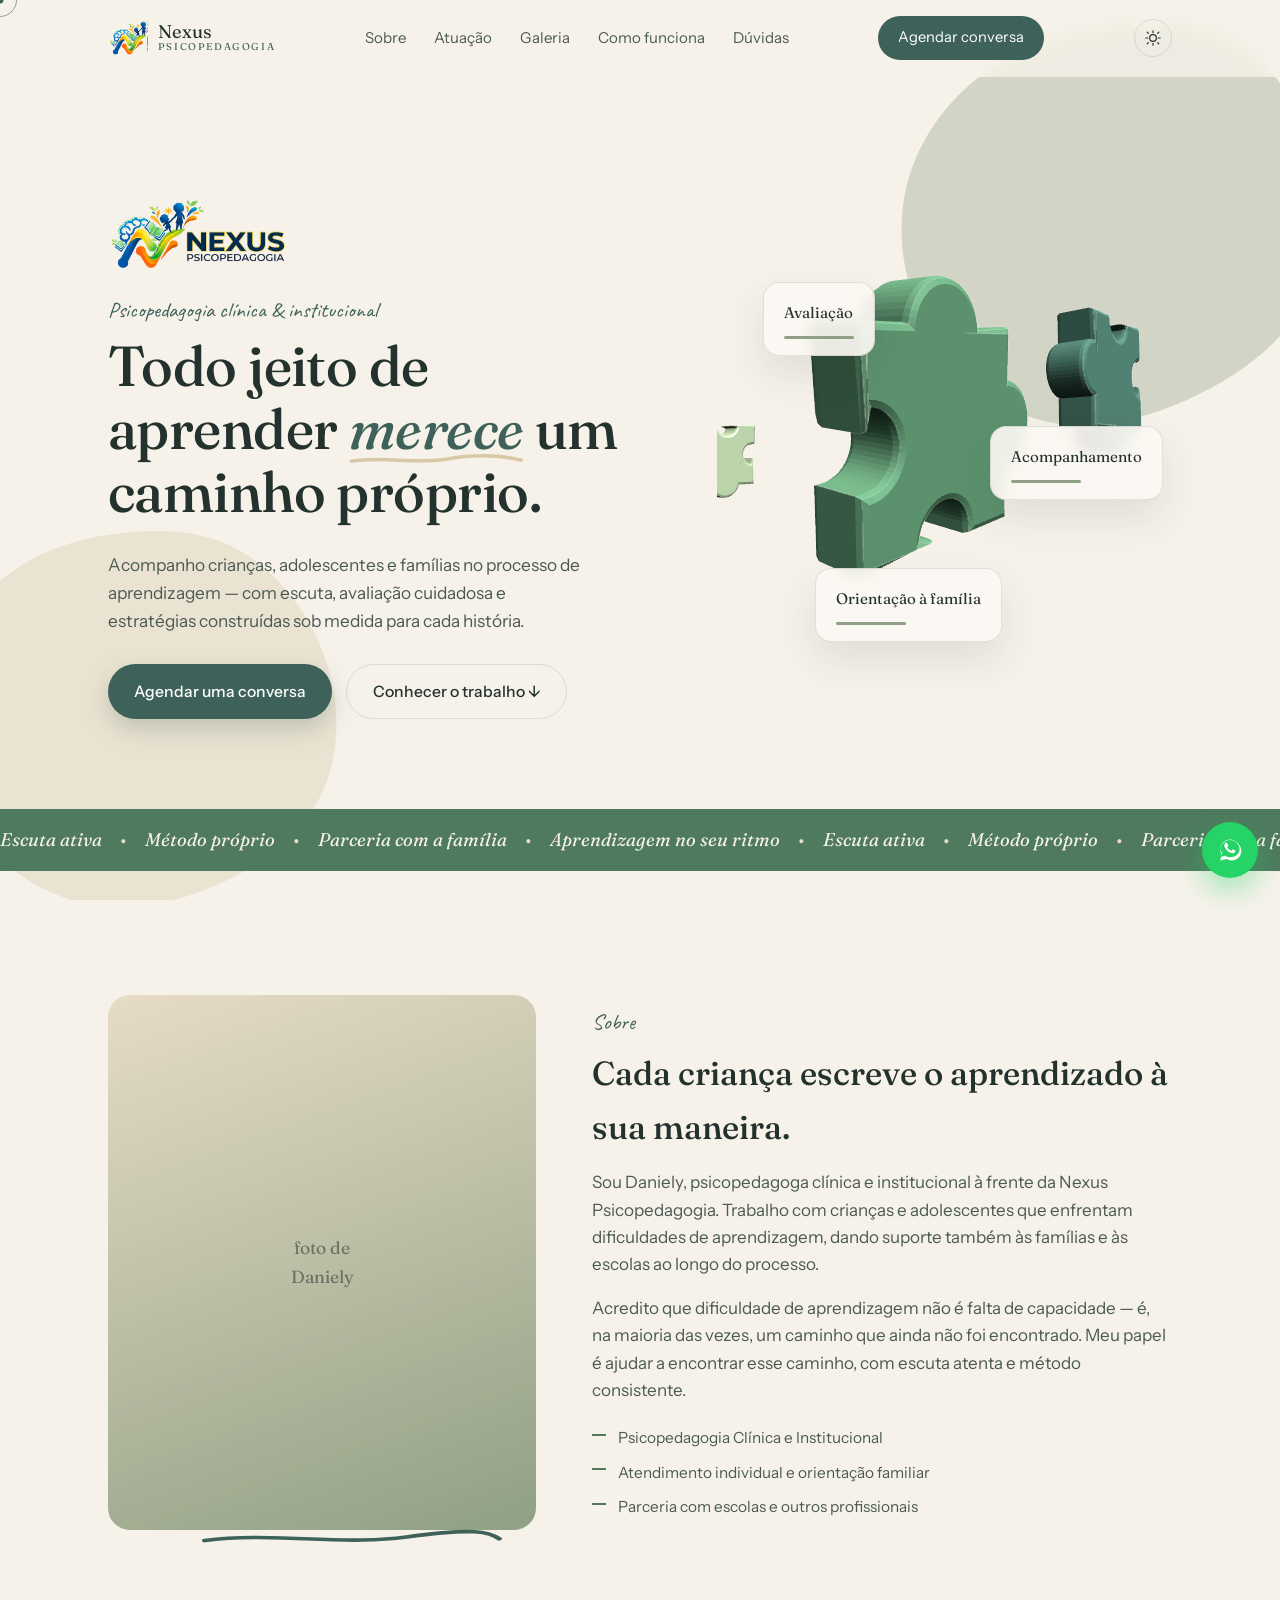
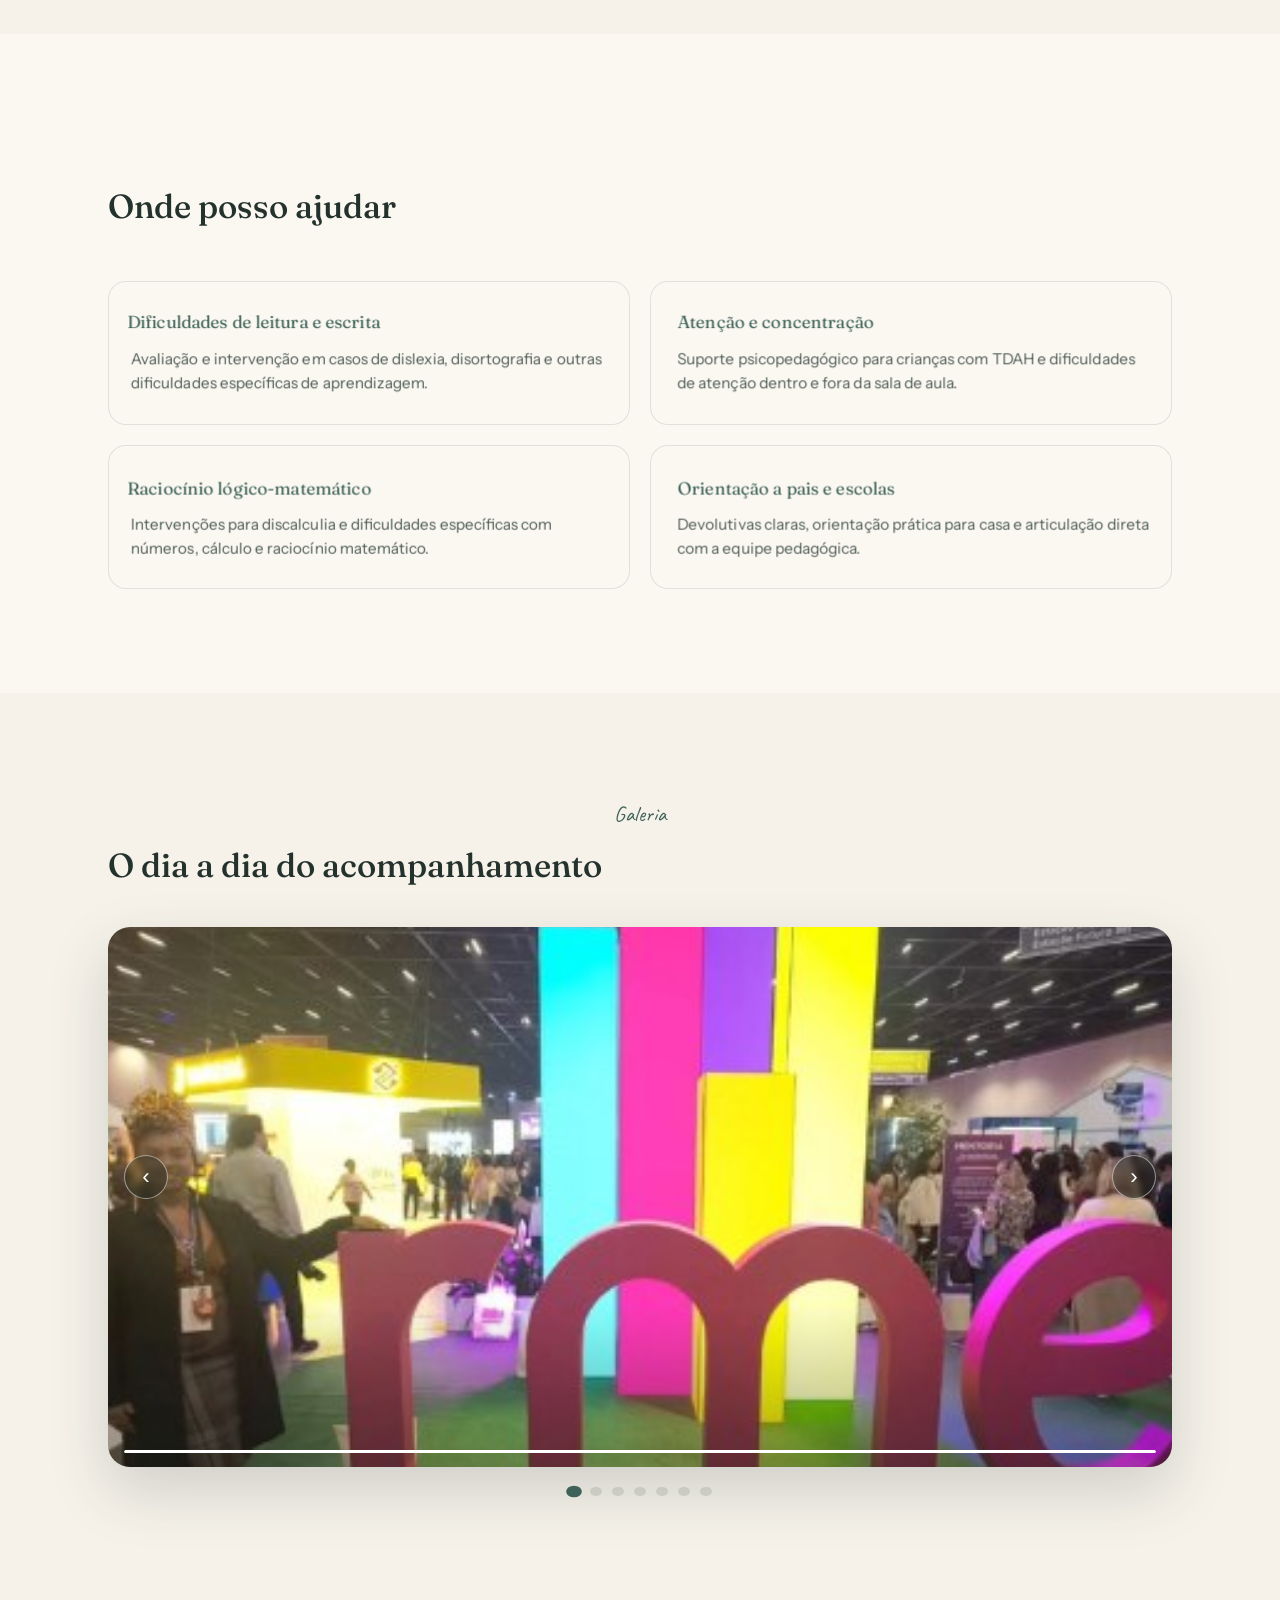
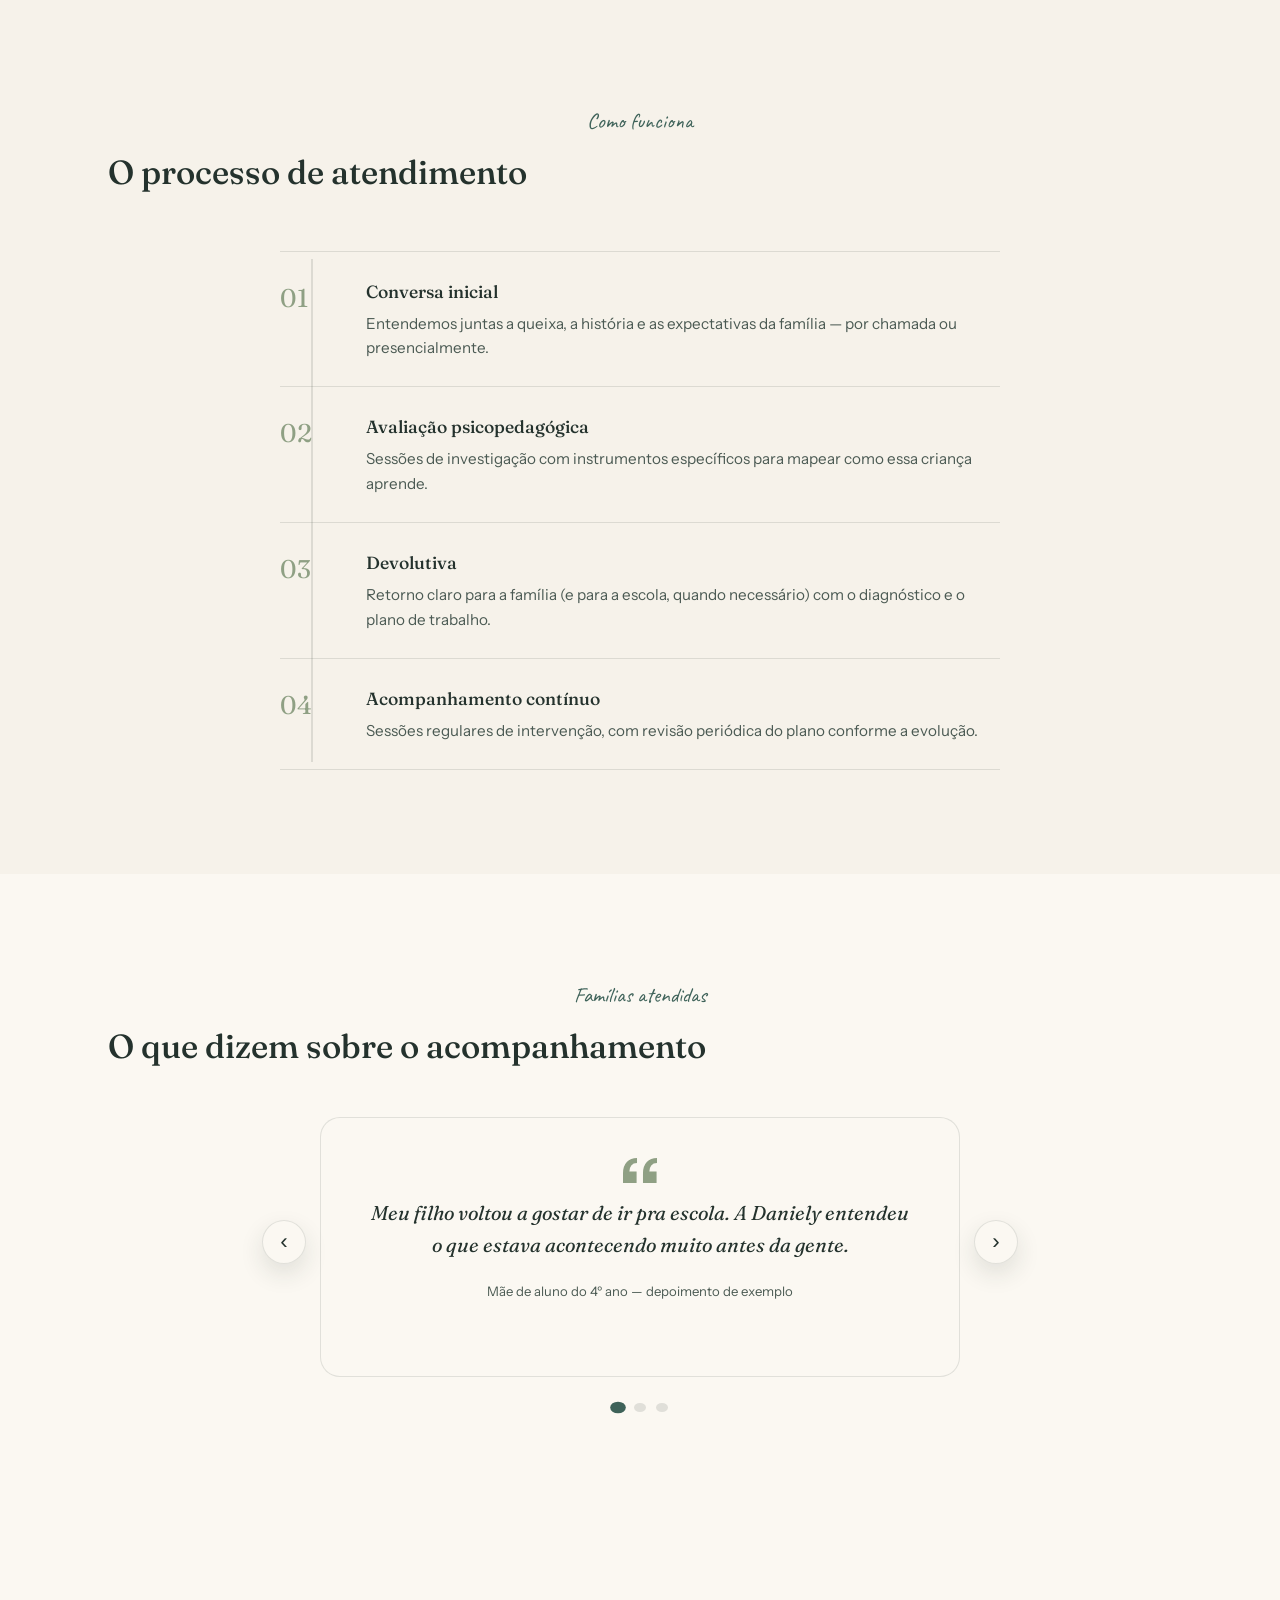
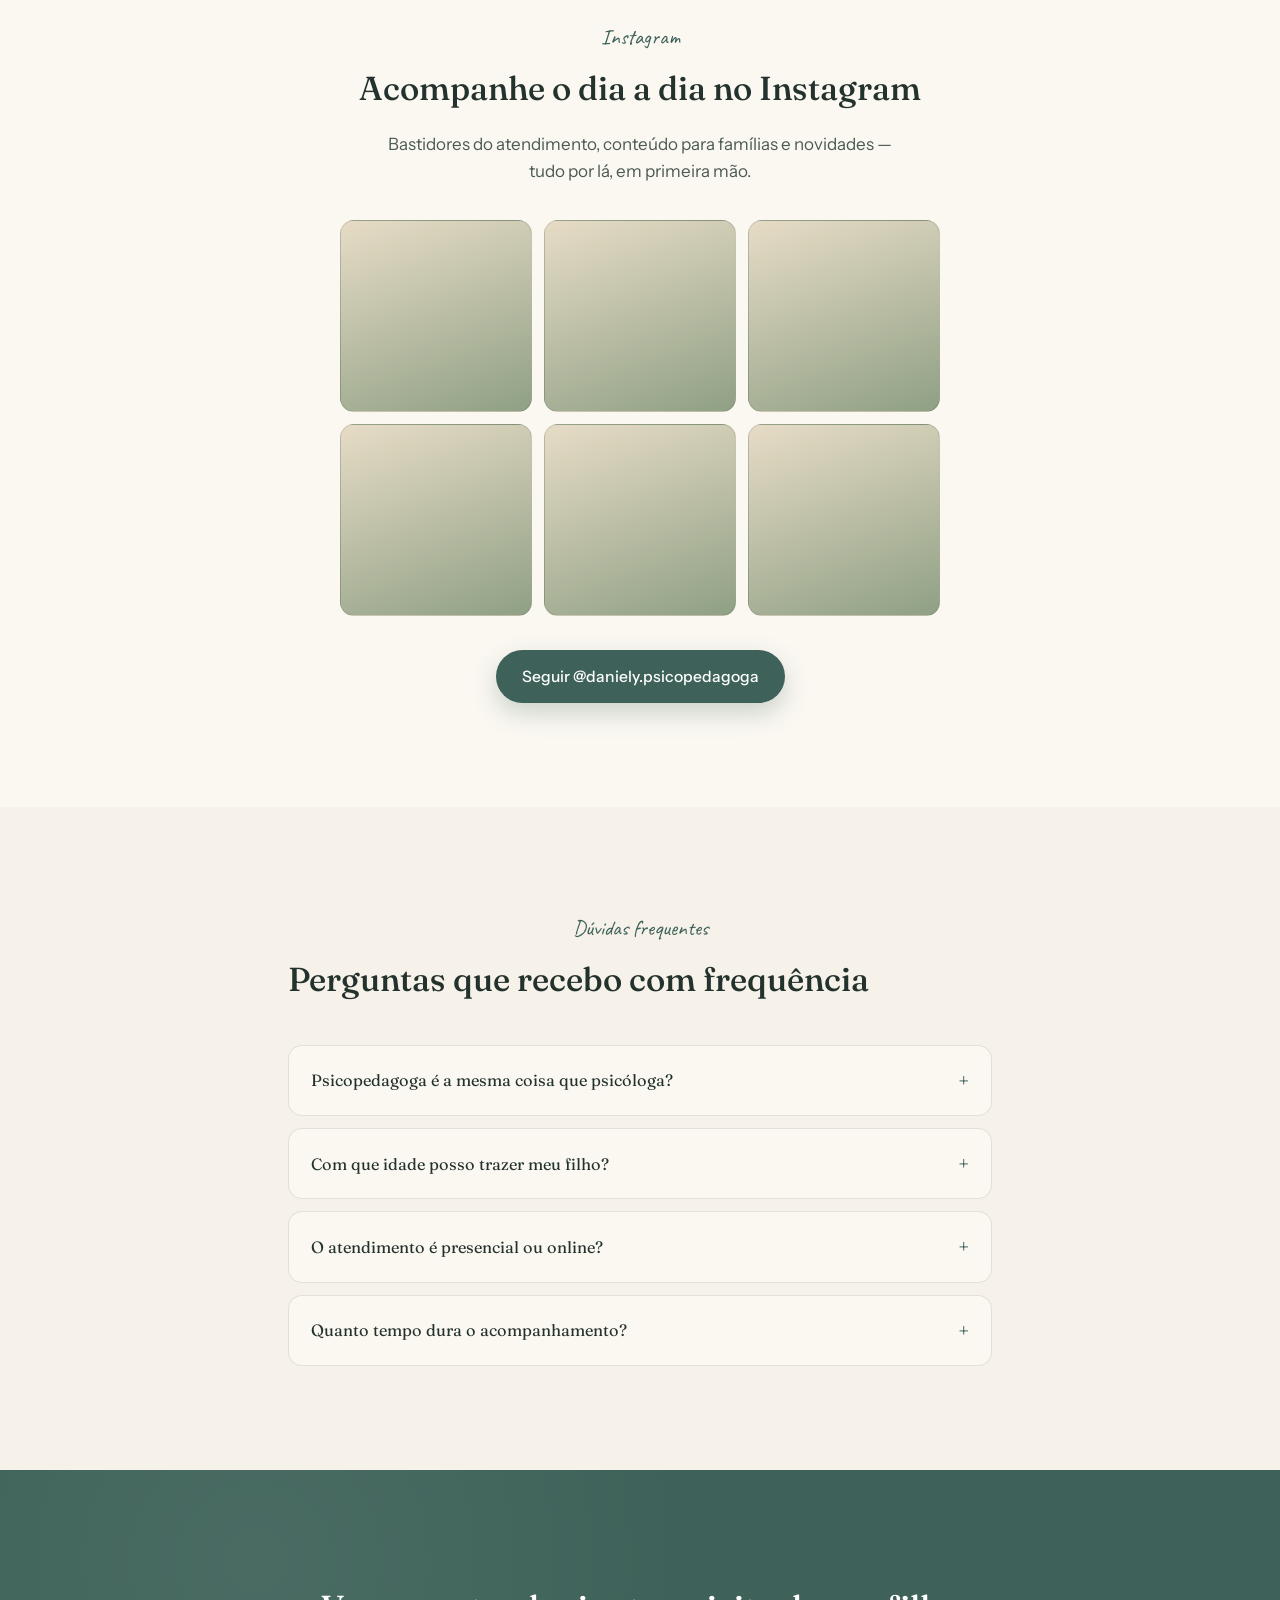
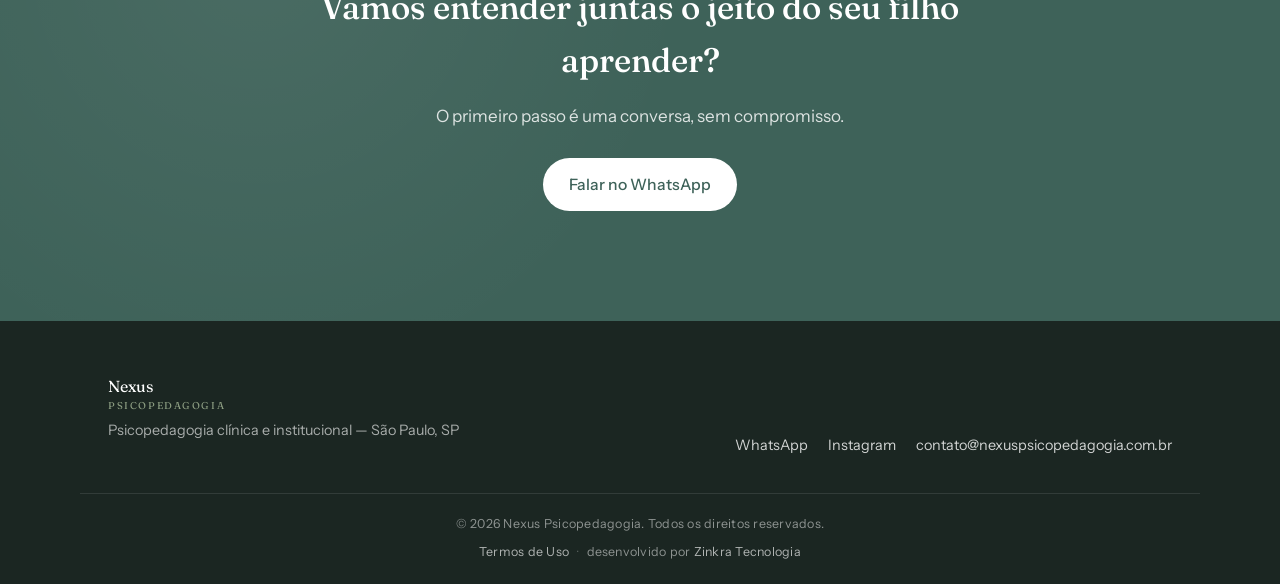
==== index.html @ fcde6cbf "Melhora carrossel de depoimentos e reorganiza rodapé - Adiciona setas de navegação visíveis no carro" ====
<!DOCTYPE html>
<html lang="pt-BR">
<head>
<meta charset="UTF-8">
<meta name="viewport" content="width=device-width, initial-scale=1.0">
<title>Nexus Psicopedagogia | Psicopedagogia Clínica em São Paulo, SP</title>
<meta name="description" content="Nexus Psicopedagogia — Daniely, psicopedagoga clínica e institucional em São Paulo. Avaliação e acompanhamento especializado para dificuldades de aprendizagem, TDAH, dislexia e discalculia em crianças e adolescentes.">
<meta name="author" content="Nexus Psicopedagogia">
<meta name="robots" content="index, follow">
<link rel="canonical" href="https://www.nexuspsicopedagogia.com.br/">
<meta name="theme-color" content="#4F7A5E">

<!-- Open Graph / Facebook, Instagram, WhatsApp -->
<meta property="og:type" content="website">
<meta property="og:site_name" content="Nexus Psicopedagogia">
<meta property="og:locale" content="pt_BR">
<meta property="og:url" content="https://www.nexuspsicopedagogia.com.br/">
<meta property="og:title" content="Nexus Psicopedagogia | Psicopedagogia Clínica em São Paulo">
<meta property="og:description" content="Acompanhamos crianças, adolescentes e famílias no processo de aprendizagem — avaliação, escuta e estratégias construídas sob medida para cada história.">
<meta property="og:image" content="https://www.nexuspsicopedagogia.com.br/assets/og-image.jpg">
<meta property="og:image:width" content="1200">
<meta property="og:image:height" content="630">
<meta property="og:image:alt" content="Nexus Psicopedagogia">

<!-- Twitter Card -->
<meta name="twitter:card" content="summary_large_image">
<meta name="twitter:title" content="Nexus Psicopedagogia | Psicopedagogia Clínica em São Paulo">
<meta name="twitter:description" content="Acompanhamos crianças, adolescentes e famílias no processo de aprendizagem — avaliação, escuta e estratégias sob medida.">
<meta name="twitter:image" content="https://www.nexuspsicopedagogia.com.br/assets/og-image.jpg">

<!-- Favicon -->
<link rel="icon" type="image/png" sizes="32x32" href="assets/favicon-32.png">
<link rel="icon" type="image/png" sizes="16x16" href="assets/favicon-16.png">
<link rel="apple-touch-icon" sizes="180x180" href="assets/favicon-180.png">
<link rel="manifest" href="manifest.json">

<link rel="preconnect" href="https://fonts.googleapis.com">
<link rel="preconnect" href="https://fonts.gstatic.com" crossorigin>
<link href="https://fonts.googleapis.com/css2?family=Fraunces:ital,opsz,wght@0,9..144,300;0,9..144,500;0,9..144,600;1,9..144,500&family=Instrument+Sans:wght@400;500;600&family=Caveat:wght@500;600&display=swap" rel="stylesheet">
<link rel="stylesheet" href="style.css">
<script src="assets/three.min.js" defer></script>

<!-- JSON-LD structured data -->
<script type="application/ld+json">
{
  "@context": "https://schema.org",
  "@type": "ProfessionalService",
  "name": "Nexus Psicopedagogia",
  "description": "Psicopedagogia clínica e institucional — acompanhamento especializado para o processo de aprendizagem de crianças e adolescentes.",
  "url": "https://www.nexuspsicopedagogia.com.br/",
  "email": "contato@nexuspsicopedagogia.com.br",
  "image": "https://www.nexuspsicopedagogia.com.br/assets/og-image.jpg",
  "logo": "https://www.nexuspsicopedagogia.com.br/assets/nexus-logo.png",
  "founder": { "@type": "Person", "name": "Daniely", "jobTitle": "Psicopedagoga" },
  "areaServed": { "@type": "City", "name": "São Paulo" },
  "address": {
    "@type": "PostalAddress",
    "addressLocality": "São Paulo",
    "addressRegion": "SP",
    "addressCountry": "BR"
  },
  "sameAs": [ "https://www.instagram.com/daniely.psicopedagoga/" ]
}
</script>
<script type="application/ld+json">
{
  "@context": "https://schema.org",
  "@type": "FAQPage",
  "mainEntity": [
    {
      "@type": "Question",
      "name": "Psicopedagoga é a mesma coisa que psicóloga?",
      "acceptedAnswer": {
        "@type": "Answer",
        "text": "Não. A psicopedagoga atua especificamente sobre o processo de aprendizagem — como a criança aprende, lê, escreve e raciocina — enquanto a psicologia trata de questões emocionais mais amplas. Em alguns casos, os dois acompanhamentos se complementam."
      }
    },
    {
      "@type": "Question",
      "name": "Com que idade posso trazer meu filho?",
      "acceptedAnswer": {
        "@type": "Answer",
        "text": "Atendo desde os primeiros anos da alfabetização até o final do ensino médio, adaptando a abordagem para cada fase."
      }
    },
    {
      "@type": "Question",
      "name": "O atendimento é presencial ou online?",
      "acceptedAnswer": {
        "@type": "Answer",
        "text": "Ambos os formatos são possíveis, dependendo da necessidade e da idade da criança. Conversamos sobre isso na primeira sessão."
      }
    },
    {
      "@type": "Question",
      "name": "Quanto tempo dura o acompanhamento?",
      "acceptedAnswer": {
        "@type": "Answer",
        "text": "Varia bastante conforme cada caso. Após a avaliação inicial, te dou um panorama realista de prazo e frequência."
      }
    }
  ]
}
</script>
</head>
<body>
<a class="skip-link" href="#topo">Pular para o conteúdo</a>

<!-- PRELOADER -->
<div class="preloader" id="preloader">
  <img class="preloader-mark" src="assets/nexus-icon.png" width="88" height="80" alt="">
  <div class="preloader-bar"><span id="preloader-fill"></span></div>
</div>

<!-- custom cursor -->
<div class="cursor-dot" id="cursorDot" aria-hidden="true"></div>
<div class="cursor-ring" id="cursorRing" aria-hidden="true"></div>

<!-- scroll progress -->
<div class="scroll-progress" id="scrollProgress" aria-hidden="true"></div>
<div class="bg-shapes" aria-hidden="true">
  <svg class="blob blob-a" viewBox="0 0 200 200" xmlns="http://www.w3.org/2000/svg">
    <path fill="currentColor" d="M45,-58.5C57.7,-49.5,66.4,-34.5,69.9,-18.3C73.4,-2.1,71.7,15.3,63.6,29.1C55.5,42.9,41,53.1,25.1,60.2C9.2,67.3,-8.1,71.3,-23.9,67.4C-39.7,63.5,-54,51.7,-62.6,36.9C-71.2,22.1,-74.1,4.3,-70.4,-11.7C-66.7,-27.7,-56.4,-42,-43.1,-51.2C-29.8,-60.4,-14.9,-64.5,1.6,-66.5C18.1,-68.5,32.3,-67.5,45,-58.5Z" transform="translate(100 100)" />
  </svg>
  <svg class="blob blob-b" viewBox="0 0 200 200" xmlns="http://www.w3.org/2000/svg">
    <path fill="currentColor" d="M39.5,-51.5C50.9,-42.8,59.6,-29.9,63.8,-15.3C68,-0.7,67.7,15.6,60.9,28.7C54.1,41.8,40.8,51.7,26.1,58.2C11.4,64.7,-4.7,67.8,-19.9,64.3C-35.1,60.8,-49.4,50.7,-58.5,36.9C-67.6,23.1,-71.5,5.6,-68.4,-10.3C-65.3,-26.2,-55.2,-40.5,-42.1,-49.2C-29,-57.9,-14.5,-61,0.6,-61.8C15.7,-62.6,28.1,-60.2,39.5,-51.5Z" transform="translate(100 100)" />
  </svg>
</div>

<!-- NAV -->
<header class="nav" id="nav">
  <div class="nav-inner">
    <a class="brand" href="#topo">
      <span class="brand-mark">
        <img src="assets/nexus-icon.png" width="40" height="36" alt="Nexus Psicopedagogia">
      </span>
      <span class="brand-word">Nexus<em>psicopedagogia</em></span>
    </a>
    <nav class="nav-links">
      <a href="#sobre">Sobre</a>
      <a href="#atuacao">Atuação</a>
      <a href="#galeria">Galeria</a>
      <a href="#processo">Como funciona</a>
      <a href="#duvidas">Dúvidas</a>
    </nav>
    <a class="nav-cta" href="https://wa.me/5500000000000" target="_blank" rel="noopener">Agendar conversa</a>
    <button class="theme-toggle" id="themeToggle" aria-label="Alternar modo escuro">
      <svg class="icon-sun" viewBox="0 0 24 24" width="18" height="18"><circle cx="12" cy="12" r="4.5" fill="none" stroke="currentColor" stroke-width="1.6"/><g stroke="currentColor" stroke-width="1.6" stroke-linecap="round"><path d="M12 2.5v2.4M12 19.1v2.4M4.2 4.2l1.7 1.7M18.1 18.1l1.7 1.7M2.5 12h2.4M19.1 12h2.4M4.2 19.8l1.7-1.7M18.1 5.9l1.7-1.7"/></g></svg>
      <svg class="icon-moon" viewBox="0 0 24 24" width="18" height="18"><path fill="currentColor" d="M20 14.5A8.5 8.5 0 019.5 4 8.5 8.5 0 1020 14.5z"/></svg>
    </button>
  </div>
</header>

<main id="topo">

  <!-- HERO -->
  <section class="hero">
    <svg class="doodle doodle-sun doodle-hero-1 doodle-v1" viewBox="0 0 100 100" aria-hidden="true">
      <path pathLength="100" d="M50 30 A20 20 0 1 0 50 70 A20 20 0 1 0 50 30 Z M50 6 L50 16 M50 84 L50 94 M6 50 L16 50 M84 50 L94 50 M18 18 L26 26 M74 74 L82 82 M82 18 L74 26 M26 74 L18 82"/>
    </svg>
    <div class="hero-inner">
      <img class="hero-logo reveal" src="assets/nexus-logo.png" width="280" height="116" alt="Nexus Psicopedagogia">
      <p class="eyebrow reveal">Psicopedagogia clínica &amp; institucional</p>
      <h1 class="hero-title reveal">
        Todo jeito de aprender
        <span class="underline-wrap">merece
          <svg class="pen-underline" viewBox="0 0 320 24" preserveAspectRatio="none" aria-hidden="true">
            <path d="M4 16 C 60 6, 120 22, 180 12 S 280 6, 316 14" />
          </svg>
        </span>
        um caminho próprio.
      </h1>
      <p class="hero-sub reveal">
        Acompanho crianças, adolescentes e famílias no processo de aprendizagem —
        com escuta, avaliação cuidadosa e estratégias construídas sob medida
        para cada história.
      </p>
      <div class="hero-actions reveal">
        <a class="btn btn-primary magnetic" href="https://wa.me/5500000000000" target="_blank" rel="noopener">Agendar uma conversa</a>
        <a class="btn btn-ghost magnetic" href="#sobre">Conhecer o trabalho ↓</a>
      </div>
    </div>
    <div class="hero-figure reveal" aria-hidden="true">
      <canvas id="hero-3d" class="hero-3d"></canvas>
      <div class="figure-card figure-card-1 tilt">
        <span class="figure-label">Avaliação</span>
        <span class="figure-line"></span>
      </div>
      <div class="figure-card figure-card-2 tilt">
        <span class="figure-label">Acompanhamento</span>
        <span class="figure-line"></span>
      </div>
      <div class="figure-card figure-card-3 tilt">
        <span class="figure-label">Orientação à família</span>
        <span class="figure-line"></span>
      </div>
    </div>
  </section>

  <!-- MARQUEE -->
  <div class="marquee" aria-hidden="true">
    <div class="marquee-track">
      <span>Escuta ativa</span><span class="dot">•</span>
      <span>Método próprio</span><span class="dot">•</span>
      <span>Parceria com a família</span><span class="dot">•</span>
      <span>Aprendizagem no seu ritmo</span><span class="dot">•</span>
      <span>Escuta ativa</span><span class="dot">•</span>
      <span>Método próprio</span><span class="dot">•</span>
      <span>Parceria com a família</span><span class="dot">•</span>
      <span>Aprendizagem no seu ritmo</span><span class="dot">•</span>
      <span>Escuta ativa</span><span class="dot">•</span>
      <span>Método próprio</span><span class="dot">•</span>
      <span>Parceria com a família</span><span class="dot">•</span>
      <span>Aprendizagem no seu ritmo</span><span class="dot">•</span>
      <span>Escuta ativa</span><span class="dot">•</span>
      <span>Método próprio</span><span class="dot">•</span>
      <span>Parceria com a família</span><span class="dot">•</span>
      <span>Aprendizagem no seu ritmo</span><span class="dot">•</span>
      <span>Escuta ativa</span><span class="dot">•</span>
      <span>Método próprio</span><span class="dot">•</span>
      <span>Parceria com a família</span><span class="dot">•</span>
      <span>Aprendizagem no seu ritmo</span><span class="dot">•</span>
      <span>Escuta ativa</span><span class="dot">•</span>
      <span>Método próprio</span><span class="dot">•</span>
      <span>Parceria com a família</span><span class="dot">•</span>
      <span>Aprendizagem no seu ritmo</span><span class="dot">•</span>
      <span>Escuta ativa</span><span class="dot">•</span>
      <span>Método próprio</span><span class="dot">•</span>
      <span>Parceria com a família</span><span class="dot">•</span>
      <span>Aprendizagem no seu ritmo</span><span class="dot">•</span>
      <span>Escuta ativa</span><span class="dot">•</span>
      <span>Método próprio</span><span class="dot">•</span>
      <span>Parceria com a família</span><span class="dot">•</span>
      <span>Aprendizagem no seu ritmo</span><span class="dot">•</span>
      <span>Escuta ativa</span><span class="dot">•</span>
      <span>Método próprio</span><span class="dot">•</span>
      <span>Parceria com a família</span><span class="dot">•</span>
      <span>Aprendizagem no seu ritmo</span><span class="dot">•</span>
      <span>Escuta ativa</span><span class="dot">•</span>
      <span>Método próprio</span><span class="dot">•</span>
      <span>Parceria com a família</span><span class="dot">•</span>
      <span>Aprendizagem no seu ritmo</span><span class="dot">•</span>
    </div>
  </div>

  <!-- SOBRE -->
  <section class="section" id="sobre">
    <svg class="doodle doodle-heart doodle-sobre-1 doodle-v2" viewBox="0 0 100 100" aria-hidden="true">
      <path pathLength="100" d="M50 88 C 20 66 6 46 14 28 C 20 14 38 12 50 30 C 62 12 80 14 86 28 C 94 46 80 66 50 88 Z"/>
    </svg>
    <svg class="doodle doodle-sparkle doodle-sobre-2 doodle-v3" viewBox="0 0 100 100" aria-hidden="true">
      <path pathLength="100" d="M50 8 C 54 34 66 46 92 50 C 66 54 54 66 50 92 C 46 66 34 54 8 50 C 34 46 46 34 50 8 Z"/>
    </svg>
    <div class="section-inner split">
      <div class="split-media reveal" aria-hidden="true">
        <div class="portrait-frame">
          <div class="portrait-placeholder">
            <span>foto de<br>Daniely</span>
          </div>
          <svg class="frame-underline" viewBox="0 0 220 20" preserveAspectRatio="none">
            <path d="M2 14 C 50 4, 100 20, 150 10 S 210 4, 218 12" />
          </svg>
        </div>
      </div>
      <div class="split-text">
        <p class="eyebrow reveal">Sobre</p>
        <h2 class="reveal">Cada criança escreve o aprendizado à sua maneira.</h2>
        <p class="reveal">
          Sou Daniely, psicopedagoga clínica e institucional à frente da
          Nexus Psicopedagogia. Trabalho com
          crianças e adolescentes que enfrentam dificuldades de aprendizagem,
          dando suporte também às famílias e às escolas ao longo do processo.
        </p>
        <p class="reveal">
          Acredito que dificuldade de aprendizagem não é falta de capacidade —
          é, na maioria das vezes, um caminho que ainda não foi encontrado.
          Meu papel é ajudar a encontrar esse caminho, com escuta atenta e
          método consistente.
        </p>
        <ul class="credentials reveal">
          <li>Psicopedagogia Clínica e Institucional</li>
          <li>Atendimento individual e orientação familiar</li>
          <li>Parceria com escolas e outros profissionais</li>
        </ul>
      </div>
    </div>
  </section>

  <!-- ATUAÇÃO -->
  <section class="section section-tint" id="atuacao">
    <svg class="doodle doodle-pencil doodle-atuacao-1 doodle-v4" viewBox="0 0 100 100" aria-hidden="true">
      <path pathLength="100" d="M18 82 L62 38 L74 50 L30 94 Z M18 82 L10 94 L22 90 Z M62 38 L70 30 L82 42 L74 50"/>
    </svg>
    <svg class="doodle doodle-flower doodle-atuacao-2 doodle-v1" viewBox="0 0 100 100" aria-hidden="true">
      <path pathLength="100" d="M50 50 C 44 36 44 20 50 8 C 56 20 56 36 50 50 M50 50 C 64 44 80 44 92 50 C 80 56 64 56 50 50 M50 50 C 56 64 56 80 50 92 C 44 80 44 64 50 50 M50 50 C 36 56 20 56 8 50 C 20 44 36 44 50 50"/>
    </svg>
    <div class="section-inner">
      <p class="eyebrow reveal center">Atuação</p>
      <h2 class="reveal center">Onde posso ajudar</h2>
      <div class="cards">
        <article class="card tilt reveal">
          <span class="card-index">Dificuldades de leitura e escrita</span>
          <p>Avaliação e intervenção em casos de dislexia, disortografia e
          outras dificuldades específicas de aprendizagem.</p>
        </article>
        <article class="card tilt reveal">
          <span class="card-index">Atenção e concentração</span>
          <p>Suporte psicopedagógico para crianças com TDAH e dificuldades
          de atenção dentro e fora da sala de aula.</p>
        </article>
        <article class="card tilt reveal">
          <span class="card-index">Raciocínio lógico-matemático</span>
          <p>Intervenções para discalculia e dificuldades específicas com
          números, cálculo e raciocínio matemático.</p>
        </article>
        <article class="card tilt reveal">
          <span class="card-index">Orientação a pais e escolas</span>
          <p>Devolutivas claras, orientação prática para casa e articulação
          direta com a equipe pedagógica.</p>
        </article>
      </div>
    </div>
  </section>

  <!-- GALERIA -->
  <section class="section" id="galeria">
    <svg class="doodle doodle-sparkle doodle-galeria-1 doodle-v2" viewBox="0 0 100 100" aria-hidden="true">
      <path pathLength="100" d="M50 8 C 54 34 66 46 92 50 C 66 54 54 66 50 92 C 46 66 34 54 8 50 C 34 46 46 34 50 8 Z"/>
    </svg>
    <svg class="doodle doodle-book doodle-galeria-2 doodle-v3" viewBox="0 0 100 76" aria-hidden="true">
      <path pathLength="100" d="M50 20 C 30 12 14 16 10 24 L10 76 C 14 68 30 64 50 72 C 70 64 86 68 90 76 L90 24 C 86 16 70 12 50 20 Z M50 20 L50 72"/>
    </svg>
    <div class="section-inner">
      <p class="eyebrow reveal center">Galeria</p>
      <h2 class="reveal center">O dia a dia do acompanhamento</h2>
      <div class="gallery-feature reveal" id="galleryFeature">
        <div class="gallery-feature-track" id="galleryTrack">
          <figure class="gallery-slide is-active">
            <img src="assets/gallery-1.jpg" alt="Daniely em evento de psicopedagogia" loading="lazy">
          </figure>
          <figure class="gallery-slide">
            <img src="assets/gallery-4.jpg" alt="Daniely com um grupo de crianças atendidas" loading="lazy">
          </figure>
          <figure class="gallery-slide">
            <img src="assets/gallery-2.jpg" alt="Adolescentes atendidos, momento descontraído" loading="lazy">
          </figure>
          <figure class="gallery-slide">
            <img src="assets/gallery-5.jpg" alt="Formatura de turma de alunos" loading="lazy">
          </figure>
          <figure class="gallery-slide">
            <img src="assets/gallery-3.jpg" alt="Selfie em grupo com adolescentes atendidos" loading="lazy">
          </figure>
          <figure class="gallery-slide">
            <img src="assets/gallery-6.jpg" alt="Abraço emocionado em cerimônia de formatura" loading="lazy">
          </figure>
          <figure class="gallery-slide">
            <img src="assets/gallery-7.jpg" alt="Grupo de adolescentes atendidos em sala de estudos" loading="lazy">
          </figure>
        </div>
        <svg class="gallery-scratch" id="galleryScratch" viewBox="0 0 100 56" preserveAspectRatio="none" aria-hidden="true">
          <path class="scratch-h" pathLength="100" d="M2 10 L34 16 L8 24 L40 30 L12 38 L44 44 L16 50"/>
          <path class="scratch-d" pathLength="100" d="M4 4 L22 20 L12 24 L36 40 L26 44 L52 56 L40 52"/>
          <path class="scratch-c" pathLength="100" d="M50 28 C 60 20 68 30 58 34 C 72 30 76 46 60 42 C 78 46 68 60 54 50 C 62 62 44 62 46 48 C 36 58 30 44 44 40 C 32 40 34 24 46 30 C 36 18 50 10 50 28 Z"/>
        </svg>
        <button class="gallery-arrow gallery-prev" id="galleryPrev" aria-label="Foto anterior">‹</button>
        <button class="gallery-arrow gallery-next" id="galleryNext" aria-label="Próxima foto">›</button>
        <div class="gallery-progress"><span id="galleryProgressFill"></span></div>
      </div>
      <div class="gallery-dots" id="galleryDots"></div>
    </div>
  </section>

  <!-- PROCESSO -->
  <section class="section" id="processo">
    <svg class="doodle doodle-arrow doodle-processo-1 doodle-v4" viewBox="0 0 100 100" aria-hidden="true">
      <path pathLength="100" d="M12 18 C 45 6 78 22 88 55 M88 55 L96 42 M88 55 L74 60"/>
    </svg>
    <svg class="doodle doodle-sun doodle-processo-2 doodle-v1" viewBox="0 0 100 100" aria-hidden="true">
      <path pathLength="100" d="M50 30 A20 20 0 1 0 50 70 A20 20 0 1 0 50 30 Z M50 6 L50 16 M50 84 L50 94 M6 50 L16 50 M84 50 L94 50 M18 18 L26 26 M74 74 L82 82 M82 18 L74 26 M26 74 L18 82"/>
    </svg>
    <div class="section-inner">
      <p class="eyebrow reveal center">Como funciona</p>
      <h2 class="reveal center">O processo de atendimento</h2>
      <ol class="process" id="processList">
        <div class="process-line"><div class="process-line-fill" id="processFill"></div></div>
        <li class="process-step reveal">
          <span class="step-num">01</span>
          <div>
            <h3>Conversa inicial</h3>
            <p>Entendemos juntas a queixa, a história e as expectativas
            da família — por chamada ou presencialmente.</p>
          </div>
        </li>
        <li class="process-step reveal">
          <span class="step-num">02</span>
          <div>
            <h3>Avaliação psicopedagógica</h3>
            <p>Sessões de investigação com instrumentos específicos para
            mapear como essa criança aprende.</p>
          </div>
        </li>
        <li class="process-step reveal">
          <span class="step-num">03</span>
          <div>
            <h3>Devolutiva</h3>
            <p>Retorno claro para a família (e para a escola, quando
            necessário) com o diagnóstico e o plano de trabalho.</p>
          </div>
        </li>
        <li class="process-step reveal">
          <span class="step-num">04</span>
          <div>
            <h3>Acompanhamento contínuo</h3>
            <p>Sessões regulares de intervenção, com revisão periódica do
            plano conforme a evolução.</p>
          </div>
        </li>
      </ol>
    </div>
  </section>

  <!-- DEPOIMENTOS -->
  <section class="section section-tint">
    <svg class="doodle doodle-cloud doodle-depoimentos-1 doodle-v2" viewBox="0 0 100 80" aria-hidden="true">
      <path pathLength="100" d="M16 58 C 4 58 4 42 18 40 C 20 26 42 22 50 34 C 64 24 84 34 80 50 C 94 50 94 64 80 64 L22 64 C 10 64 10 58 16 58 Z"/>
    </svg>
    <svg class="doodle doodle-heart doodle-depoimentos-2 doodle-v3" viewBox="0 0 100 100" aria-hidden="true">
      <path pathLength="100" d="M50 88 C 20 66 6 46 14 28 C 20 14 38 12 50 30 C 62 12 80 14 86 28 C 94 46 80 66 50 88 Z"/>
    </svg>
    <div class="section-inner">
      <p class="eyebrow reveal center">Famílias atendidas</p>
      <h2 class="reveal center">O que dizem sobre o acompanhamento</h2>
      <div class="quotes-carousel reveal">
        <div class="quotes-viewport">
          <div class="quotes-track" id="quotesTrack">
            <blockquote class="quote">
              <svg class="quote-mark" viewBox="0 0 32 24" width="34"><path fill="currentColor" d="M0 24V14.4Q0 7.6 3.6 3.8 7.2 0 13.2 0v4.8Q9.6 4.8 7.8 7Q6 9.2 6 12.8H12.8V24ZM18.8 24V14.4Q18.8 7.6 22.4 3.8 26 0 32 0v4.8Q28.4 4.8 26.6 7Q24.8 9.2 24.8 12.8H31.6V24Z"/></svg>
              <p>Meu filho voltou a gostar de ir pra escola. A Daniely
              entendeu o que estava acontecendo muito antes da gente.</p>
              <cite>Mãe de aluno do 4º ano — depoimento de exemplo</cite>
            </blockquote>
            <blockquote class="quote">
              <svg class="quote-mark" viewBox="0 0 32 24" width="34"><path fill="currentColor" d="M0 24V14.4Q0 7.6 3.6 3.8 7.2 0 13.2 0v4.8Q9.6 4.8 7.8 7Q6 9.2 6 12.8H12.8V24ZM18.8 24V14.4Q18.8 7.6 22.4 3.8 26 0 32 0v4.8Q28.4 4.8 26.6 7Q24.8 9.2 24.8 12.8H31.6V24Z"/></svg>
              <p>O acompanhamento trouxe clareza pra toda a família, não só
              pra criança. Sentimos que finalmente tínhamos um plano.</p>
              <cite>Pai de aluna do 6º ano — depoimento de exemplo</cite>
            </blockquote>
            <blockquote class="quote">
              <svg class="quote-mark" viewBox="0 0 32 24" width="34"><path fill="currentColor" d="M0 24V14.4Q0 7.6 3.6 3.8 7.2 0 13.2 0v4.8Q9.6 4.8 7.8 7Q6 9.2 6 12.8H12.8V24ZM18.8 24V14.4Q18.8 7.6 22.4 3.8 26 0 32 0v4.8Q28.4 4.8 26.6 7Q24.8 9.2 24.8 12.8H31.6V24Z"/></svg>
              <p>A escola percebeu diferença em poucas semanas. O relatório
              que ela mandou foi mais claro que tudo que já vi de outros
              profissionais.</p>
              <cite>Mãe de aluno do 2º ano — depoimento de exemplo</cite>
            </blockquote>
          </div>
        </div>
        <button class="quotes-arrow quotes-prev" id="quotesPrev" aria-label="Depoimento anterior">‹</button>
        <button class="quotes-arrow quotes-next" id="quotesNext" aria-label="Próximo depoimento">›</button>
        <div class="quotes-dots" id="quotesDots"></div>
      </div>
    </div>
  </section>

  <!-- INSTAGRAM -->
  <section class="section section-tint" id="instagram">
    <svg class="doodle doodle-flower doodle-instagram-1 doodle-v4" viewBox="0 0 100 100" aria-hidden="true">
      <path pathLength="100" d="M50 50 C 44 36 44 20 50 8 C 56 20 56 36 50 50 M50 50 C 64 44 80 44 92 50 C 80 56 64 56 50 50 M50 50 C 56 64 56 80 50 92 C 44 80 44 64 50 50 M50 50 C 36 56 20 56 8 50 C 20 44 36 44 50 50"/>
    </svg>
    <svg class="doodle doodle-sparkle doodle-instagram-2 doodle-v1" viewBox="0 0 100 100" aria-hidden="true">
      <path pathLength="100" d="M50 8 C 54 34 66 46 92 50 C 66 54 54 66 50 92 C 46 66 34 54 8 50 C 34 46 46 34 50 8 Z"/>
    </svg>
    <div class="section-inner center">
      <p class="eyebrow reveal center">Instagram</p>
      <h2 class="reveal center">Acompanhe o dia a dia no Instagram</h2>
      <p class="reveal" style="max-width:520px; margin:0 auto 34px;">
        Bastidores do atendimento, conteúdo para famílias e novidades — tudo por lá, em primeira mão.
      </p>

      <!--
        FEED AO VIVO: quando a conta @daniely.psicopedagoga estiver conectada a um
        widget (ex.: SnapWidget, LightWidget), cole o código de incorporação aqui
        dentro de #igFeed, substituindo o grid de placeholders abaixo.
      -->
      <div class="ig-feed reveal" id="igFeed">
        <div class="ig-grid">
          <div class="ig-cell"></div>
          <div class="ig-cell"></div>
          <div class="ig-cell"></div>
          <div class="ig-cell"></div>
          <div class="ig-cell"></div>
          <div class="ig-cell"></div>
        </div>
      </div>

      <a class="btn btn-primary magnetic reveal" href="https://www.instagram.com/daniely.psicopedagoga/" target="_blank" rel="noopener">
        Seguir @daniely.psicopedagoga
      </a>
    </div>
  </section>

  <!-- FAQ -->
  <section class="section" id="duvidas">
    <svg class="doodle doodle-bulb doodle-duvidas-1 doodle-v2" viewBox="0 0 100 100" aria-hidden="true">
      <path pathLength="100" d="M50 14 C 34 14 24 26 24 40 C 24 50 30 56 36 62 L36 72 L64 72 L64 62 C 70 56 76 50 76 40 C 76 26 66 14 50 14 Z M42 80 L58 80 M44 88 L56 88"/>
    </svg>
    <svg class="doodle doodle-book doodle-duvidas-2 doodle-v3" viewBox="0 0 100 76" aria-hidden="true">
      <path pathLength="100" d="M50 20 C 30 12 14 16 10 24 L10 76 C 14 68 30 64 50 72 C 70 64 86 68 90 76 L90 24 C 86 16 70 12 50 20 Z M50 20 L50 72"/>
    </svg>
    <div class="section-inner narrow">
      <p class="eyebrow reveal center">Dúvidas frequentes</p>
      <h2 class="reveal center">Perguntas que recebo com frequência</h2>
      <div class="faq">
        <details class="faq-item reveal">
          <summary>Psicopedagoga é a mesma coisa que psicóloga?</summary>
          <p>Não. A psicopedagoga atua especificamente sobre o processo de
          aprendizagem — como a criança aprende, lê, escreve e raciocina —
          enquanto a psicologia trata de questões emocionais mais amplas.
          Em alguns casos, os dois acompanhamentos se complementam.</p>
        </details>
        <details class="faq-item reveal">
          <summary>Com que idade posso trazer meu filho?</summary>
          <p>Atendo desde os primeiros anos da alfabetização até o final do
          ensino médio, adaptando a abordagem para cada fase.</p>
        </details>
        <details class="faq-item reveal">
          <summary>O atendimento é presencial ou online?</summary>
          <p>Ambos os formatos são possíveis, dependendo da necessidade e
          da idade da criança. Conversamos sobre isso na primeira sessão.</p>
        </details>
        <details class="faq-item reveal">
          <summary>Quanto tempo dura o acompanhamento?</summary>
          <p>Varia bastante conforme cada caso. Após a avaliação inicial,
          te dou um panorama realista de prazo e frequência.</p>
        </details>
      </div>
    </div>
  </section>

  <!-- CTA FINAL -->
  <section class="cta-final">
    <svg class="doodle doodle-rainbow doodle-light doodle-cta-1 doodle-v4" viewBox="0 0 100 70" aria-hidden="true">
      <path pathLength="100" d="M6 62 A44 44 0 0 1 94 62"/>
      <path pathLength="100" d="M18 62 A32 32 0 0 1 82 62"/>
      <path pathLength="100" d="M30 62 A20 20 0 0 1 70 62"/>
    </svg>
    <svg class="doodle doodle-sparkle doodle-light doodle-cta-2 doodle-v1" viewBox="0 0 100 100" aria-hidden="true">
      <path pathLength="100" d="M50 8 C 54 34 66 46 92 50 C 66 54 54 66 50 92 C 46 66 34 54 8 50 C 34 46 46 34 50 8 Z"/>
    </svg>
    <div class="section-inner center">
      <h2 class="reveal">Vamos entender juntas o jeito do seu filho aprender?</h2>
      <p class="reveal">O primeiro passo é uma conversa, sem compromisso.</p>
      <a class="btn btn-primary magnetic reveal" href="https://wa.me/5500000000000" target="_blank" rel="noopener">Falar no WhatsApp</a>
    </div>
  </section>

</main>

<footer class="footer">
  <svg class="doodle doodle-heart doodle-light doodle-footer-1 doodle-v2" viewBox="0 0 100 100" aria-hidden="true">
    <path pathLength="100" d="M50 88 C 20 66 6 46 14 28 C 20 14 38 12 50 30 C 62 12 80 14 86 28 C 94 46 80 66 50 88 Z"/>
  </svg>
  <svg class="doodle doodle-sparkle doodle-light doodle-footer-2 doodle-v3" viewBox="0 0 100 100" aria-hidden="true">
    <path pathLength="100" d="M50 8 C 54 34 66 46 92 50 C 66 54 54 66 50 92 C 46 66 34 54 8 50 C 34 46 46 34 50 8 Z"/>
  </svg>
  <div class="section-inner footer-inner">
    <div>
      <span class="brand-word small">Nexus<em>psicopedagogia</em></span>
      <p>Psicopedagogia clínica e institucional — São Paulo, SP</p>
    </div>
    <div class="footer-contact">
      <a href="https://wa.me/5500000000000" target="_blank" rel="noopener">WhatsApp</a>
      <a href="https://www.instagram.com/daniely.psicopedagoga/" target="_blank" rel="noopener">Instagram</a>
      <a href="mailto:contato@nexuspsicopedagogia.com.br">contato@nexuspsicopedagogia.com.br</a>
    </div>
  </div>
  <div class="footer-credit">
    <p class="footer-copyright">© 2026 Nexus Psicopedagogia. Todos os direitos reservados.</p>
    <div class="footer-links">
      <a href="termos-de-uso.html">Termos de Uso</a>
      <span class="footer-dot" aria-hidden="true">·</span>
      <span>desenvolvido por <a href="https://zinkra.com.br" target="_blank" rel="noopener">Zinkra Tecnologia</a></span>
    </div>
  </div>
</footer>

<a class="wa-float" href="https://wa.me/5500000000000" target="_blank" rel="noopener" aria-label="Conversar no WhatsApp">
  <svg viewBox="0 0 32 32" width="26" height="26" fill="currentColor"><path d="M16 3C9.4 3 4 8.4 4 15c0 2.4.7 4.6 1.9 6.5L4 29l7.7-1.8c1.9 1 4 1.6 6.3 1.6 6.6 0 12-5.4 12-12S22.6 3 16 3zm0 21.8c-2 0-3.9-.5-5.6-1.5l-.4-.2-4.6 1.1 1.1-4.5-.3-.4C4.9 17.6 4.2 15.9 4.2 15 4.2 9.1 9.6 3.7 16 3.7S27.8 9.1 27.8 15 22.4 24.8 16 24.8zm6.3-8.4c-.3-.2-2-1-2.3-1.1-.3-.1-.5-.2-.8.2-.2.3-.9 1.1-1.1 1.3-.2.2-.4.3-.7.1-.3-.2-1.4-.5-2.7-1.7-1-.9-1.7-2-1.9-2.3-.2-.3 0-.5.1-.7.1-.1.3-.4.5-.6.2-.2.2-.3.3-.6.1-.2 0-.5 0-.7-.1-.2-.8-1.9-1.1-2.6-.3-.7-.6-.6-.8-.6h-.7c-.2 0-.6.1-.9.4-.3.3-1.2 1.2-1.2 2.9s1.2 3.4 1.4 3.6c.2.2 2.4 3.7 5.8 5.1.8.3 1.4.6 1.9.7.8.3 1.5.2 2.1.1.6-.1 2-.8 2.2-1.6.3-.8.3-1.5.2-1.6-.1-.2-.3-.2-.6-.4z"/></svg>
</a>

<button class="to-top" id="toTop" aria-label="Voltar ao topo">
  <svg viewBox="0 0 40 40" width="44" height="44" class="to-top-ring">
    <circle cx="20" cy="20" r="17.5" fill="none" stroke="rgba(36,50,45,.12)" stroke-width="2"/>
    <circle cx="20" cy="20" r="17.5" fill="none" stroke="currentColor" stroke-width="2" id="toTopProgress" stroke-linecap="round" transform="rotate(-90 20 20)"/>
  </svg>
  <svg class="to-top-arrow" viewBox="0 0 24 24" width="16" height="16"><path fill="none" stroke="currentColor" stroke-width="2" stroke-linecap="round" stroke-linejoin="round" d="M12 19V5M5 12l7-7 7 7"/></svg>
</button>

<script src="script.js"></script>
</body>
</html>
---- style.css ----
/* =========================================================
   Daniely Psicopedagoga — Design tokens
   Color: cream #F6F2EA · ink #253530 · slate teal #3E6259
          eucalipto #4F7A5E · sage #8FA084 · sand #E7DCC6
   Type: Fraunces (display) + Instrument Sans (body) + Caveat (signature)
   ========================================================= */

:root{
  --cream: #F6F2EA;
  --paper: #FBF8F2;
  --ink: #24322D;
  --ink-soft: #4B5A53;
  --teal: #3E6259;
  --eucalipto: #4F7A5E;
  --sage: #8FA084;
  --sand: #E7DCC6;
  --sand-deep: #D8C8A6;
  --line: rgba(36,50,45,0.12);

  /* fixed-dark tokens: stay dark regardless of light/dark toggle,
     used for bands that always carry light text (footer, CTA) */
  --fixed-dark-bg: #24322D;
  --fixed-dark-bg-2: #1B2622;
  --fixed-accent: #3E6259;

  --display: "Fraunces", "Iowan Old Style", serif;
  --body: "Instrument Sans", "Helvetica Neue", Arial, sans-serif;
  --hand: "Caveat", cursive;

  --container: 1120px;
  --radius: 22px;
}

*{ box-sizing:border-box; }
html{ scroll-behavior:smooth; }
body{
  margin:0;
  background:var(--cream);
  color:var(--ink);
  font-family:var(--body);
  font-size:17px;
  line-height:1.6;
  -webkit-font-smoothing:antialiased;
}
img,svg{ display:block; max-width:100%; }
a{ color:inherit; text-decoration:none; }
ul,ol{ margin:0; padding:0; list-style:none; }
h1,h2,h3{ font-family:var(--display); color:var(--ink); margin:0 0 .5em; font-weight:500; }
p{ margin:0 0 1em; color:var(--ink-soft); }

.section-inner{ max-width:var(--container); margin:0 auto; padding:0 28px; }
.section-inner.narrow{ max-width:760px; }
.section-inner.center{ text-align:center; }
.section{ padding:104px 0; position:relative; }
.section-tint{ background:var(--paper); }

.eyebrow{
  font-family:var(--hand);
  font-size:1.35rem;
  color:var(--teal);
  margin:0 0 .3em;
}
.eyebrow.center{ text-align:center; }
h1, h2{ font-size:clamp(1.7rem, 2.6vw, 2.5rem); max-width:640px; }
.center h2{ margin-left:auto; margin-right:auto; }

.skip-link{
  position:absolute; left:12px; top:-60px; z-index:300;
  background:var(--teal); color:#fff; padding:12px 20px; border-radius:10px;
  font-size:.9rem; transition:top .2s ease;
}
.skip-link:focus{ top:12px; }

/* ---------- legal pages (termos de uso) ---------- */
.legal-body{ margin-top:36px; }
.legal-body h3{ font-size:1.15rem; margin-top:32px; }
.legal-body h3:first-child{ margin-top:0; }
.legal .btn-ghost{ display:inline-block; margin-top:20px; }

/* ---------- reveal-on-scroll ---------- */
.reveal{
  opacity:0;
  transform:translateY(28px) scale(.97);
  transition:opacity .8s cubic-bezier(.16,1,.3,1), transform .8s cubic-bezier(.16,1,.3,1);
}
.reveal.visible{ opacity:1; transform:none; }
@media (prefers-reduced-motion: reduce){
  .reveal{ opacity:1; transform:none; transition:none; }
}

/* ---------- cursor glow ---------- */
.cursor-glow{
  position:fixed; width:420px; height:420px; border-radius:50%;
  background:radial-gradient(circle, rgba(143,160,132,.22) 0%, rgba(143,160,132,0) 70%);
  pointer-events:none; z-index:5; transform:translate(-50%,-50%);
  left:var(--gx,50%); top:var(--gy,50%);
  transition:opacity .4s ease; opacity:0;
}
.cursor-glow.active{ opacity:1; }
@media (max-width:900px){ .cursor-glow{ display:none; } }

/* ---------- ambient blobs ---------- */
.bg-shapes{ position:fixed; inset:0; z-index:-1; overflow:hidden; pointer-events:none; }
.blob{ position:absolute; width:46vw; max-width:640px; opacity:.35; animation:drift 22s ease-in-out infinite; }
.blob-a{ color:var(--sage); top:-8%; right:-10%; }
.blob-b{ color:var(--sand-deep); bottom:-12%; left:-12%; animation-duration:28s; animation-delay:-6s; }
@keyframes drift{
  0%,100%{ transform:translate(0,0) scale(1); }
  50%{ transform:translate(-3%, 4%) scale(1.05); }
}

/* ---------- nav ---------- */
.nav{
  position:sticky; top:0; z-index:50;
  background:rgba(246,242,234,0.78);
  backdrop-filter:blur(10px);
  border-bottom:1px solid transparent;
  transition:border-color .3s ease, box-shadow .3s ease;
}
.nav.scrolled{ border-color:var(--line); box-shadow:0 6px 24px rgba(36,50,45,.06); }
.nav-inner{
  max-width:var(--container); margin:0 auto; padding:16px 28px;
  display:flex; align-items:center; justify-content:space-between; gap:24px;
}
.brand{ display:flex; align-items:center; gap:10px; color:var(--teal); }
.brand-mark{ flex:none; display:flex; }
.brand-mark img{ height:36px; width:auto; display:block; }
.brand-word{ font-family:var(--display); font-size:1.15rem; color:var(--ink); line-height:1.1; }
.brand-word em{ display:block; font-style:normal; font-size:.62rem; letter-spacing:.16em; text-transform:uppercase; color:var(--teal); }
.brand-word.small{ font-size:1rem; }

.nav-links{ display:flex; gap:28px; }
.nav-links a{ font-size:.94rem; color:var(--ink-soft); position:relative; }
.nav-links a:hover{ color:var(--teal); }

.nav-cta{
  background:var(--teal); color:#fff; padding:10px 20px; border-radius:999px;
  font-size:.92rem; white-space:nowrap; transition:background .25s ease, transform .25s ease;
}
.nav-cta:hover{ background:var(--eucalipto); transform:translateY(-1px); }

@media (max-width:800px){
  .nav-links{ display:none; }
}

/* ---------- buttons ---------- */
.btn{
  display:inline-flex; align-items:center; gap:8px;
  padding:14px 26px; border-radius:999px; font-size:.98rem; font-weight:500;
  transition:transform .25s ease, background .25s ease, box-shadow .25s ease;
}
.btn-primary{ background:var(--teal); color:#fff; box-shadow:0 10px 24px rgba(62,98,89,.25); }
.btn-primary:hover{ background:var(--eucalipto); transform:translateY(-2px); }
.btn-ghost{ color:var(--ink); border:1px solid var(--line); background:transparent; }
.btn-ghost:hover{ border-color:var(--teal); color:var(--teal); }

/* ---------- hero ---------- */
.hero{
  padding:120px 0 90px;
  max-width:var(--container); margin:0 auto; padding-left:28px; padding-right:28px;
  display:grid; grid-template-columns:1.15fr .85fr; gap:40px; align-items:center;
}
.hero-inner{ max-width:560px; }
.hero-logo{ width:180px; height:auto; margin-bottom:22px; }
.hero-title{
  font-size:clamp(2.3rem, 4.4vw, 3.6rem);
  line-height:1.12;
  letter-spacing:-.01em;
}
.underline-wrap{ position:relative; display:inline-block; color:var(--teal); font-style:italic; }
.pen-underline{ position:absolute; left:0; bottom:-6px; width:100%; height:14px; overflow:visible; }
.pen-underline path{
  fill:none; stroke:var(--sand-deep); stroke-width:6; stroke-linecap:round;
  stroke-dasharray:400; stroke-dashoffset:400;
  animation:draw 1.4s .5s ease forwards;
}
@keyframes draw{ to{ stroke-dashoffset:0; } }

.hero-sub{ font-size:1.08rem; max-width:480px; margin-top:18px; }
.hero-actions{ display:flex; gap:14px; margin-top:30px; flex-wrap:wrap; }

.hero-figure{ position:relative; height:400px; perspective:1000px; }
.hero-3d{ position:absolute; inset:-40px -20px; width:calc(100% + 40px); height:calc(100% + 80px); }
.tilt{ transform-style:preserve-3d; will-change:transform; transition:transform .15s ease-out, box-shadow .3s ease; }
.figure-card{
  position:absolute; background:rgba(251,248,242,.92); border:1px solid var(--line);
  border-radius:16px; padding:16px 20px; box-shadow:0 18px 40px rgba(36,50,45,.1);
  backdrop-filter:blur(6px); animation:float 6s ease-in-out infinite;
}
.figure-card .figure-label{ font-family:var(--display); font-size:.95rem; color:var(--ink); }
.figure-line{ display:block; width:70px; height:3px; background:var(--sage); border-radius:2px; margin-top:10px; }
.figure-card-1{ top:6%; left:6%; animation-delay:0s; }
.figure-card-2{ top:42%; right:2%; animation-delay:1.4s; }
.figure-card-3{ bottom:4%; left:18%; animation-delay:2.6s; }
@keyframes float{ 0%,100%{ transform:translateY(0);} 50%{ transform:translateY(-10px);} }

@media (max-width:900px){
  .hero{ grid-template-columns:1fr; padding-top:60px; }
  .hero-figure{ display:none; }
}

/* ---------- marquee ribbon ---------- */
.marquee{
  background:var(--eucalipto); color:var(--cream);
  overflow:hidden; padding:16px 0;
  margin:0 0 20px;
}
.marquee-track{
  display:flex; align-items:center; gap:18px; white-space:nowrap; width:max-content;
  animation:marquee 130s linear infinite;
  font-family:var(--display); font-style:italic; font-size:1.15rem;
}
.marquee-track .dot{ color:var(--sand); font-style:normal; }
@keyframes marquee{
  from{ transform:translateX(0); }
  to{ transform:translateX(-50%); }
}
.marquee:hover .marquee-track{ animation-play-state:paused; }
@media (prefers-reduced-motion: reduce){
  .marquee-track{ animation:none; }
}

/* ---------- split (sobre) ---------- */
.split{ display:grid; grid-template-columns:.85fr 1.15fr; gap:56px; align-items:center; }
.portrait-frame{ position:relative; }
.portrait-placeholder{
  aspect-ratio:4/5; border-radius:var(--radius);
  background:linear-gradient(160deg, var(--sand) 0%, var(--sage) 100%);
  display:flex; align-items:center; justify-content:center;
  color:rgba(36,50,45,.55); font-family:var(--display); font-size:1.1rem; text-align:center;
}
.frame-underline{ position:absolute; bottom:-16px; right:8%; width:70%; height:18px; color:var(--teal); }
.frame-underline path{ fill:none; stroke:currentColor; stroke-width:4; stroke-linecap:round; }

.credentials{ margin-top:22px; display:flex; flex-direction:column; gap:10px; }
.credentials li{
  padding-left:26px; position:relative; color:var(--ink-soft); font-size:.96rem;
}
.credentials li::before{
  content:""; position:absolute; left:0; top:.5em; width:14px; height:2px; background:var(--eucalipto);
}

@media (max-width:860px){
  .split{ grid-template-columns:1fr; }
}

/* ---------- cards (atuação) ---------- */
.cards{ margin-top:48px; display:grid; grid-template-columns:repeat(2,1fr); gap:20px; perspective:1200px; }
.card{
  background:var(--paper); border:1px solid var(--line); border-radius:18px;
  padding:28px 26px; transform-style:preserve-3d; will-change:transform;
  transition:transform .15s ease-out, box-shadow .3s ease;
}
.card:hover{ box-shadow:0 22px 44px rgba(36,50,45,.14); }
.card-index{
  display:block; font-family:var(--display); font-size:1.08rem; color:var(--teal); margin-bottom:10px;
  transform:translateZ(18px);
}
.card p{ margin:0; font-size:.95rem; transform:translateZ(10px); }

@media (max-width:700px){ .cards{ grid-template-columns:1fr; } }

/* ---------- process ---------- */
.process{ margin-top:52px; display:flex; flex-direction:column; gap:0; max-width:720px; margin-left:auto; margin-right:auto; }
.process-step{
  display:grid; grid-template-columns:64px 1fr; gap:22px; padding:26px 0;
  border-top:1px solid var(--line);
}
.process-step:last-child{ border-bottom:1px solid var(--line); }
.step-num{ font-family:var(--display); font-size:1.6rem; color:var(--sage); }
.process-step h3{ font-size:1.1rem; margin-bottom:6px; }
.process-step p{ margin:0; font-size:.95rem; }

/* ---------- quotes ---------- */
.quotes{ margin-top:44px; display:grid; grid-template-columns:1fr 1fr; gap:24px; }
.quote{
  background:var(--paper); border-radius:18px; padding:30px 28px; border:1px solid var(--line);
}
.quote p{ font-family:var(--display); font-size:1.12rem; color:var(--ink); font-style:italic; margin-bottom:14px; }
.quote cite{ font-size:.82rem; color:var(--ink-soft); font-style:normal; }
.quote-note{ text-align:center; font-size:.78rem; color:var(--ink-soft); margin-top:18px; opacity:.75; }
@media (max-width:760px){ .quotes{ grid-template-columns:1fr; } }

/* ---------- FAQ ---------- */
.faq{ margin-top:40px; display:flex; flex-direction:column; gap:12px; }
.faq-item{
  background:var(--paper); border:1px solid var(--line); border-radius:14px; padding:18px 22px;
}
.faq-item summary{
  cursor:pointer; font-family:var(--display); font-size:1.02rem; color:var(--ink);
  list-style:none; display:flex; justify-content:space-between; align-items:center; gap:12px;
}
.faq-item summary::-webkit-details-marker{ display:none; }
.faq-item summary::after{
  content:"+"; color:var(--teal); font-size:1.3rem; transition:transform .25s ease; flex:none;
}
.faq-item[open] summary::after{ transform:rotate(45deg); }
.faq-item p{ margin:14px 0 0; font-size:.95rem; }

/* ---------- CTA final ---------- */
.cta-final{
  padding:110px 0; text-align:center; background:var(--fixed-accent); color:#fff;
  background-image:radial-gradient(circle at 20% 20%, rgba(255,255,255,.06), transparent 40%);
}
.cta-final h2{ color:#fff; margin-left:auto; margin-right:auto; }
.cta-final p{ color:rgba(255,255,255,.82); margin-bottom:28px; }
.cta-final .btn-primary{ background:#fff; color:var(--fixed-accent); box-shadow:none; }
.cta-final .btn-primary:hover{ background:var(--sand); }

/* ---------- footer ---------- */
.footer{ background:var(--fixed-dark-bg-2); color:rgba(255,255,255,.72); padding:52px 0 0; }
.footer-inner{
  display:flex; justify-content:space-between; flex-wrap:wrap; gap:24px; padding-bottom:36px;
  border-bottom:1px solid rgba(255,255,255,.1);
}
.footer .brand-word{ color:#fff; }
.footer .brand-word em{ color:var(--sage); }
.footer p{ color:rgba(255,255,255,.62); margin-top:8px; font-size:.9rem; }
.footer-contact{ display:flex; gap:20px; flex-wrap:wrap; align-self:flex-end; }
.footer-contact a{ font-size:.9rem; color:rgba(255,255,255,.8); }
.footer-contact a:hover{ color:#fff; }
.footer-credit{
  display:flex; flex-direction:column; align-items:center; gap:8px;
  text-align:center; font-size:.78rem; color:rgba(255,255,255,.5);
  padding:20px 0 22px; letter-spacing:.02em;
}
.footer-credit p.footer-copyright{ margin:0; color:rgba(255,255,255,.5); font-size:.78rem; }
.footer-links{ display:flex; align-items:center; gap:8px; flex-wrap:wrap; justify-content:center; }
.footer-dot{ opacity:.5; }
.footer-credit a{ color:rgba(255,255,255,.65); transition:color .2s ease; }
.footer-credit a:hover{ color:#fff; }

/* ---------- WhatsApp float button ---------- */
.wa-float{
  position:fixed; right:22px; bottom:22px; z-index:60;
  width:56px; height:56px; border-radius:50%;
  background:#25D366; color:#fff; display:flex; align-items:center; justify-content:center;
  box-shadow:0 12px 28px rgba(37,211,102,.4);
  animation:pulse 2.6s ease-in-out infinite;
}
@keyframes pulse{
  0%,100%{ box-shadow:0 12px 28px rgba(37,211,102,.4); }
  50%{ box-shadow:0 12px 28px rgba(37,211,102,.7); }
}

@media (max-width:600px){
  .section{ padding:72px 0; }
  .hero{ padding-top:44px; }
}

/* =========================================================
   PREMIUM LAYER — preloader, cursor, dark mode, carousel,
   magnetic buttons, scroll progress, timeline, back-to-top
   ========================================================= */

/* ---------- dark mode tokens ---------- */
html.dark{
  --cream: #1B2622;
  --paper: #202E29;
  --ink: #F3EFE6;
  --ink-soft: #B9C4BC;
  --teal: #8FC9B8;
  --eucalipto: #7FBFA0;
  --sage: #9CC0A0;
  --sand: #E7DCC6;
  --sand-deep: #C9B98F;
  --line: rgba(243,239,230,0.12);
}
html.dark body{ background:var(--cream); }
html.dark .nav{ background:rgba(27,38,34,0.78); }
html.dark .btn-ghost{ border-color:rgba(243,239,230,.2); }
html.dark .figure-card{ background:rgba(32,46,41,.88); }
html{ transition:background .4s ease; }
body, .nav, .card, .figure-card, .faq-item, .quote, .footer{
  transition:background-color .4s ease, color .4s ease, border-color .4s ease;
}

.theme-toggle{
  width:38px; height:38px; border-radius:50%; border:1px solid var(--line);
  background:transparent; color:var(--ink); display:flex; align-items:center; justify-content:center;
  cursor:pointer; flex:none; transition:border-color .25s ease, transform .3s ease;
}
.theme-toggle:hover{ border-color:var(--teal); transform:rotate(15deg); }
.icon-moon{ display:none; }
html.dark .icon-sun{ display:none; }
html.dark .icon-moon{ display:block; }

/* ---------- preloader ---------- */
.preloader{
  position:fixed; inset:0; z-index:200; background:var(--cream);
  display:flex; flex-direction:column; align-items:center; justify-content:center; gap:22px;
  transition:opacity .6s ease, visibility .6s ease;
}
.preloader.done{ opacity:0; visibility:hidden; pointer-events:none; }
.preloader-mark{
  width:88px; height:auto; opacity:0; transform:scale(.8);
  animation:preloader-pop .7s cubic-bezier(.2,.9,.3,1.3) forwards;
}
@keyframes preloader-pop{ to{ opacity:1; transform:scale(1); } }
.preloader-bar{ width:160px; height:2px; background:var(--line); border-radius:2px; overflow:hidden; }
.preloader-bar span{ display:block; height:100%; width:0%; background:var(--teal); transition:width .2s ease; }

/* ---------- custom cursor ---------- */
.cursor-dot, .cursor-ring{
  position:fixed; top:0; left:0; border-radius:50%; pointer-events:none; z-index:150;
  transform:translate(-50%,-50%); mix-blend-mode:normal;
}
.cursor-dot{ width:7px; height:7px; background:var(--teal); transition:opacity .2s ease; }
.cursor-ring{
  width:34px; height:34px; border:1.4px solid var(--teal); opacity:.55;
  transition:width .2s ease, height .2s ease, opacity .2s ease, border-color .2s ease, background .2s ease;
}
.cursor-ring.hovering{ width:56px; height:56px; background:rgba(143,160,132,.12); opacity:.9; }
@media (max-width:900px), (hover:none){
  .cursor-dot, .cursor-ring{ display:none; }
}
@media (min-width:901px) and (hover:hover){
  html, a, button{ cursor:none; }
}

/* ---------- scroll progress bar ---------- */
.scroll-progress{
  position:fixed; top:0; left:0; height:3px; width:0%; z-index:120;
  background:linear-gradient(90deg, var(--teal), var(--sage));
  transition:width .1s linear;
}

/* ---------- magnetic buttons ---------- */
.magnetic{ transition:transform .25s cubic-bezier(.2,.9,.3,1.3), background .25s ease, box-shadow .25s ease; }

/* ---------- quotes carousel ---------- */
.quotes-carousel{
  margin:44px auto 0; position:relative;
  max-width:756px; padding:0 58px;
}
.quotes-viewport{ overflow:hidden; }
.quotes-track{ display:flex; transition:transform .6s cubic-bezier(.65,0,.35,1); }
.quotes-track .quote{
  flex:0 0 100%; margin:0; background:var(--paper);
  border-radius:20px; padding:40px 44px; border:1px solid var(--line); text-align:center;
}
.quote-mark{ color:var(--sage); margin:0 auto 14px; }
.quotes-track .quote p{
  font-family:var(--display); font-size:1.25rem; color:var(--ink); font-style:italic; margin-bottom:16px;
}
.quotes-track .quote cite{ font-size:.82rem; color:var(--ink-soft); font-style:normal; }
.quotes-arrow{
  position:absolute; top:calc(50% - 22px); transform:translateY(-50%); z-index:2;
  width:44px; height:44px; border-radius:50%; border:1px solid var(--line);
  background:var(--paper); color:var(--ink); font-size:1.4rem; line-height:1; cursor:pointer;
  display:flex; align-items:center; justify-content:center;
  box-shadow:0 10px 24px rgba(36,50,45,.12);
  transition:background .2s ease, color .2s ease, border-color .2s ease, transform .2s ease;
}
.quotes-arrow:hover{ background:var(--teal); color:#fff; border-color:var(--teal); transform:translateY(-50%) scale(1.07); }
.quotes-prev{ left:0; }
.quotes-next{ right:0; }
.quotes-dots{ display:flex; justify-content:center; gap:10px; margin-top:26px; }
.quotes-dots button{
  width:9px; height:9px; border-radius:50%; border:none; background:var(--line); cursor:pointer;
  transition:background .25s ease, transform .25s ease;
}
.quotes-dots button.active{ background:var(--teal); transform:scale(1.3); }
@media (max-width:560px){
  .quotes-carousel{ padding:0 46px; }
  .quotes-arrow{ width:36px; height:36px; font-size:1.2rem; }
  .quotes-track .quote{ padding:32px 24px; }
}

/* ---------- gallery feature carousel ---------- */
.gallery-feature{
  position:relative; margin-top:36px; border-radius:var(--radius); overflow:hidden;
  width:100%; height:clamp(320px, 60vh, 560px);
  background:var(--paper); box-shadow:0 24px 60px rgba(36,50,45,.18);
}
.gallery-feature-track{ position:relative; width:100%; height:100%; }
.gallery-slide{
  position:absolute; inset:0; margin:0; overflow:hidden;
  opacity:0; transition:opacity .25s ease; z-index:0;
}
.gallery-slide.is-active{ opacity:1; z-index:1; }
.gallery-slide img{
  width:100%; height:100%; object-fit:cover; object-position:center 22%; display:block;
  transform:scale(1.02); transition:transform 6.5s ease-out;
}
.gallery-slide.is-active img{ transform:scale(1.1); }

/* three different "pencil scratch" wipe transitions, cycled by JS */
.gallery-slide.is-active.wipe-h{ animation:wipe-h .9s cubic-bezier(.65,0,.35,1) both; }
.gallery-slide.is-active.wipe-d{ animation:wipe-d .9s cubic-bezier(.65,0,.35,1) both; }
.gallery-slide.is-active.wipe-c{ animation:wipe-c .9s cubic-bezier(.65,0,.35,1) both; }
@keyframes wipe-h{
  from{ clip-path:inset(0 100% 0 0); }
  to{ clip-path:inset(0 0 0 0); }
}
@keyframes wipe-d{
  from{ clip-path:polygon(0% 0%, 0% 0%, -25% 100%, -25% 100%); }
  to{ clip-path:polygon(0% 0%, 125% 0%, 100% 100%, -25% 100%); }
}
@keyframes wipe-c{
  from{ clip-path:circle(0% at 50% 50%); }
  to{ clip-path:circle(150% at 50% 50%); }
}

/* little pencil "scribble" that scratches across during each transition */
.gallery-scratch{ position:absolute; inset:0; width:100%; height:100%; z-index:2; pointer-events:none; }
.gallery-scratch path{
  fill:none; stroke:rgba(255,255,255,.9); stroke-width:2.4;
  stroke-linecap:round; stroke-linejoin:round;
  stroke-dasharray:100; stroke-dashoffset:100; opacity:0;
  filter:drop-shadow(0 0 3px rgba(24,32,28,.5));
}
.gallery-scratch.play-h .scratch-h,
.gallery-scratch.play-d .scratch-d,
.gallery-scratch.play-c .scratch-c{
  animation:scratch-draw .75s ease-out forwards;
}
@keyframes scratch-draw{
  0%   { stroke-dashoffset:100; opacity:.95; }
  65%  { stroke-dashoffset:0; opacity:.95; }
  100% { stroke-dashoffset:0; opacity:0; }
}

.gallery-feature::after{
  content:""; position:absolute; inset:0; pointer-events:none; z-index:1;
  background:linear-gradient(0deg, rgba(24,32,28,.35) 0%, rgba(24,32,28,0) 30%);
}
.gallery-feature .gallery-arrow{
  position:absolute; top:calc(50% - 20px); transform:translateY(-50%); z-index:3;
  width:44px; height:44px; border-radius:50%; border:1px solid rgba(255,255,255,.5);
  background:rgba(24,32,28,.35); color:#fff; font-size:1.4rem; line-height:1; cursor:pointer;
  display:flex; align-items:center; justify-content:center; backdrop-filter:blur(3px);
  transition:background .2s ease, transform .2s ease;
}
.gallery-feature .gallery-arrow:hover{ background:var(--teal); transform:translateY(-50%) scale(1.08); }
.gallery-feature .gallery-prev{ left:16px; }
.gallery-feature .gallery-next{ right:16px; }
.gallery-progress{
  position:absolute; left:16px; right:16px; bottom:14px; height:3px; z-index:3;
  background:rgba(255,255,255,.3); border-radius:2px; overflow:hidden;
}
.gallery-progress span{ display:block; height:100%; width:0%; background:#fff; border-radius:2px; }
.gallery-progress span.run{ animation:gallery-fill 5.5s linear forwards; }
.gallery-feature:hover .gallery-progress span.run{ animation-play-state:paused; }
@keyframes gallery-fill{ from{ width:0%; } to{ width:100%; } }
.gallery-dots{ display:flex; justify-content:center; gap:10px; margin-top:20px; }
.gallery-dots button{
  width:9px; height:9px; border-radius:50%; border:none; background:var(--line); cursor:pointer;
  transition:background .25s ease, transform .25s ease;
}
.gallery-dots button.active{ background:var(--teal); transform:scale(1.3); }
@media (max-width:760px){
  .gallery-feature{ height:clamp(280px, 52vh, 440px); margin-top:28px; }
}
@media (prefers-reduced-motion: reduce){
  .gallery-slide img{ transition:none; }
  .gallery-slide.is-active img{ transform:scale(1.02); }
  .gallery-slide.is-active.wipe-h,
  .gallery-slide.is-active.wipe-d,
  .gallery-slide.is-active.wipe-c{ animation:none; clip-path:none; }
  .gallery-scratch path{ animation:none !important; opacity:0; }
  .gallery-progress span.run{ animation:none; width:100%; }
}
@media (max-width:760px){
  .gallery-feature{ aspect-ratio:4/5; max-height:520px; }
  .gallery-feature .gallery-arrow{ width:38px; height:38px; font-size:1.2rem; }
}

/* ---------- hand-drawn scroll doodles ---------- */
.hero, .footer, .cta-final{ position:relative; }
.doodle{
  position:absolute; width:64px; height:64px; pointer-events:none; z-index:1;
  color:var(--sand-deep);
}
html.dark .doodle{ color:var(--sage); }
.doodle path{
  fill:none; stroke:currentColor; stroke-width:3;
  stroke-linecap:round; stroke-linejoin:round;
  stroke-dasharray:100; stroke-dashoffset:100;
  opacity:0;
}
/* once revealed, the line keeps drawing itself, fading out and redrawing in an endless loop */
.doodle.seen path{
  animation:doodle-draw 7.5s ease-in-out infinite;
}
@keyframes doodle-draw{
  0%   { stroke-dashoffset:100; opacity:0; }
  8%   { opacity:.8; }
  40%  { stroke-dashoffset:0; opacity:.8; }
  62%  { stroke-dashoffset:0; opacity:.8; }
  85%  { opacity:0; }
  100% { stroke-dashoffset:-100; opacity:0; }
}
/* stagger duration/delay so doodles never all draw in sync */
.doodle-v1.seen path{ animation-duration:7.5s; animation-delay:0s; }
.doodle-v2.seen path{ animation-duration:9s; animation-delay:-3s; }
.doodle-v3.seen path{ animation-duration:6.4s; animation-delay:-1.6s; }
.doodle-v4.seen path{ animation-duration:8.2s; animation-delay:-4.8s; }
.doodle-rainbow.seen path:nth-child(2){ animation-delay:-.4s; }
.doodle-rainbow.seen path:nth-child(3){ animation-delay:-.8s; }

/* shape sizing */
.doodle-sparkle{ width:52px; height:52px; }
.doodle-arrow{ width:82px; height:82px; }
.doodle-cloud{ width:82px; height:62px; }
.doodle-rainbow{ width:120px; height:64px; }
.doodle-sun{ width:58px; height:58px; }
.doodle-flower{ width:56px; height:56px; }
.doodle-book{ width:64px; height:48px; }

/* light variant for doodles sitting on dark backgrounds (footer, CTA) */
.doodle-light{ color:rgba(255,255,255,.55); }

/* ---- placement, one bespoke spot per doodle instance ---- */
.doodle-hero-1{ top:16%; left:2%; transform:rotate(-6deg); }

.doodle-sobre-1{ top:4%; right:5%; transform:rotate(-8deg); }
.doodle-sobre-2{ bottom:6%; left:2%; transform:rotate(6deg); }

.doodle-atuacao-1{ top:10%; left:2%; transform:rotate(8deg); }
.doodle-atuacao-2{ top:10%; right:3%; transform:rotate(-5deg); }

.doodle-galeria-1{ top:6%; right:3%; transform:rotate(-6deg); }
.doodle-galeria-2{ bottom:8%; left:2%; transform:rotate(5deg); }

.doodle-processo-1{ top:8%; left:1%; transform:rotate(2deg); }
.doodle-processo-2{ bottom:6%; right:2%; transform:rotate(-4deg); }

.doodle-depoimentos-1{ top:8%; right:2%; transform:rotate(-4deg); }
.doodle-depoimentos-2{ bottom:8%; left:2%; transform:rotate(7deg); }

.doodle-instagram-1{ top:8%; left:3%; transform:rotate(-5deg); }
.doodle-instagram-2{ bottom:8%; right:3%; transform:rotate(6deg); }

.doodle-duvidas-1{ top:2%; left:3%; transform:rotate(6deg); }
.doodle-duvidas-2{ top:6%; right:3%; transform:rotate(-6deg); }

.doodle-cta-1{ bottom:6%; left:50%; transform:translateX(-50%); }
.doodle-cta-2{ top:10%; left:4%; transform:rotate(-8deg); }

.doodle-footer-1{ top:10%; left:3%; transform:rotate(-6deg); }
.doodle-footer-2{ top:8%; right:4%; transform:rotate(6deg); }

@media (max-width:1100px){
  .doodle{ display:none; }
}
@media (prefers-reduced-motion: reduce){
  .doodle.seen path{ animation:none; stroke-dashoffset:0; opacity:.7; }
}

/* ---------- instagram ---------- */
.ig-grid{
  display:grid; grid-template-columns:repeat(3, 1fr); gap:12px;
  max-width:600px; margin:0 auto 34px;
}
.ig-cell{
  aspect-ratio:1/1; border-radius:14px; border:1px solid var(--line);
  background:linear-gradient(160deg, var(--sand) 0%, var(--sage) 100%);
  display:flex; align-items:center; justify-content:center; color:rgba(36,50,45,.4);
}
.ig-note{ text-align:center; font-size:.78rem; color:var(--ink-soft); margin-top:18px; opacity:.75; }
@media (max-width:520px){ .ig-grid{ grid-template-columns:repeat(3, 1fr); max-width:340px; gap:8px; } }

/* ---------- process timeline progress line ---------- */
.process{ position:relative; }
.process-line{
  position:absolute; left:31px; top:8px; bottom:8px; width:2px; background:var(--line);
}
.process-line-fill{
  width:100%; height:0%; background:var(--teal); transition:height .1s linear;
}
.process-step{ position:relative; padding-left:0; }

/* ---------- back to top ---------- */
.to-top{
  position:fixed; left:22px; bottom:22px; z-index:60; width:44px; height:44px;
  border:none; background:var(--paper); border-radius:50%; cursor:pointer;
  display:flex; align-items:center; justify-content:center; color:var(--teal);
  box-shadow:0 10px 24px rgba(36,50,45,.12); opacity:0; pointer-events:none;
  transition:opacity .3s ease, transform .3s ease;
}
.to-top.visible{ opacity:1; pointer-events:auto; }
.to-top-ring{ position:absolute; inset:0; }
.to-top-arrow{ position:relative; z-index:1; }
#toTopProgress{ stroke-dasharray:110; stroke-dashoffset:110; transition:stroke-dashoffset .1s linear; }

@media (max-width:640px){
  .to-top{ left:14px; bottom:14px; width:38px; height:38px; }
}
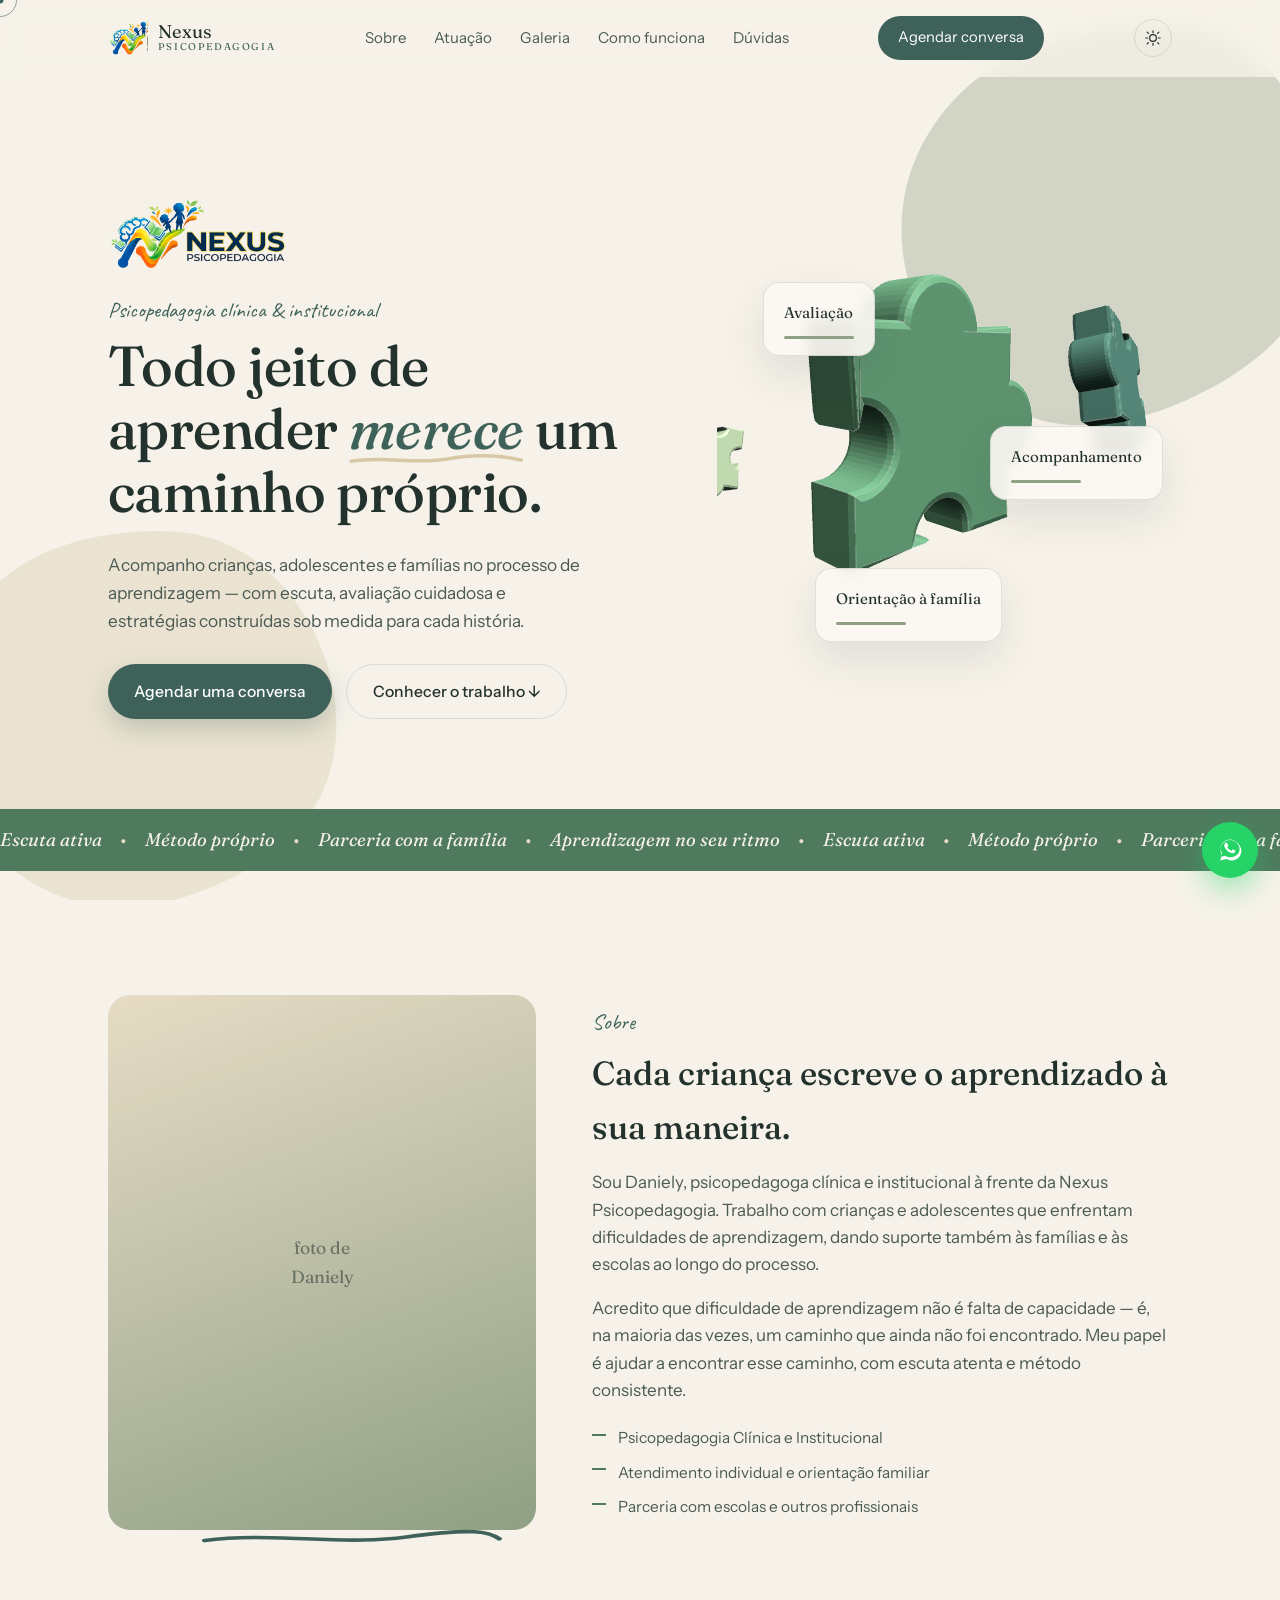
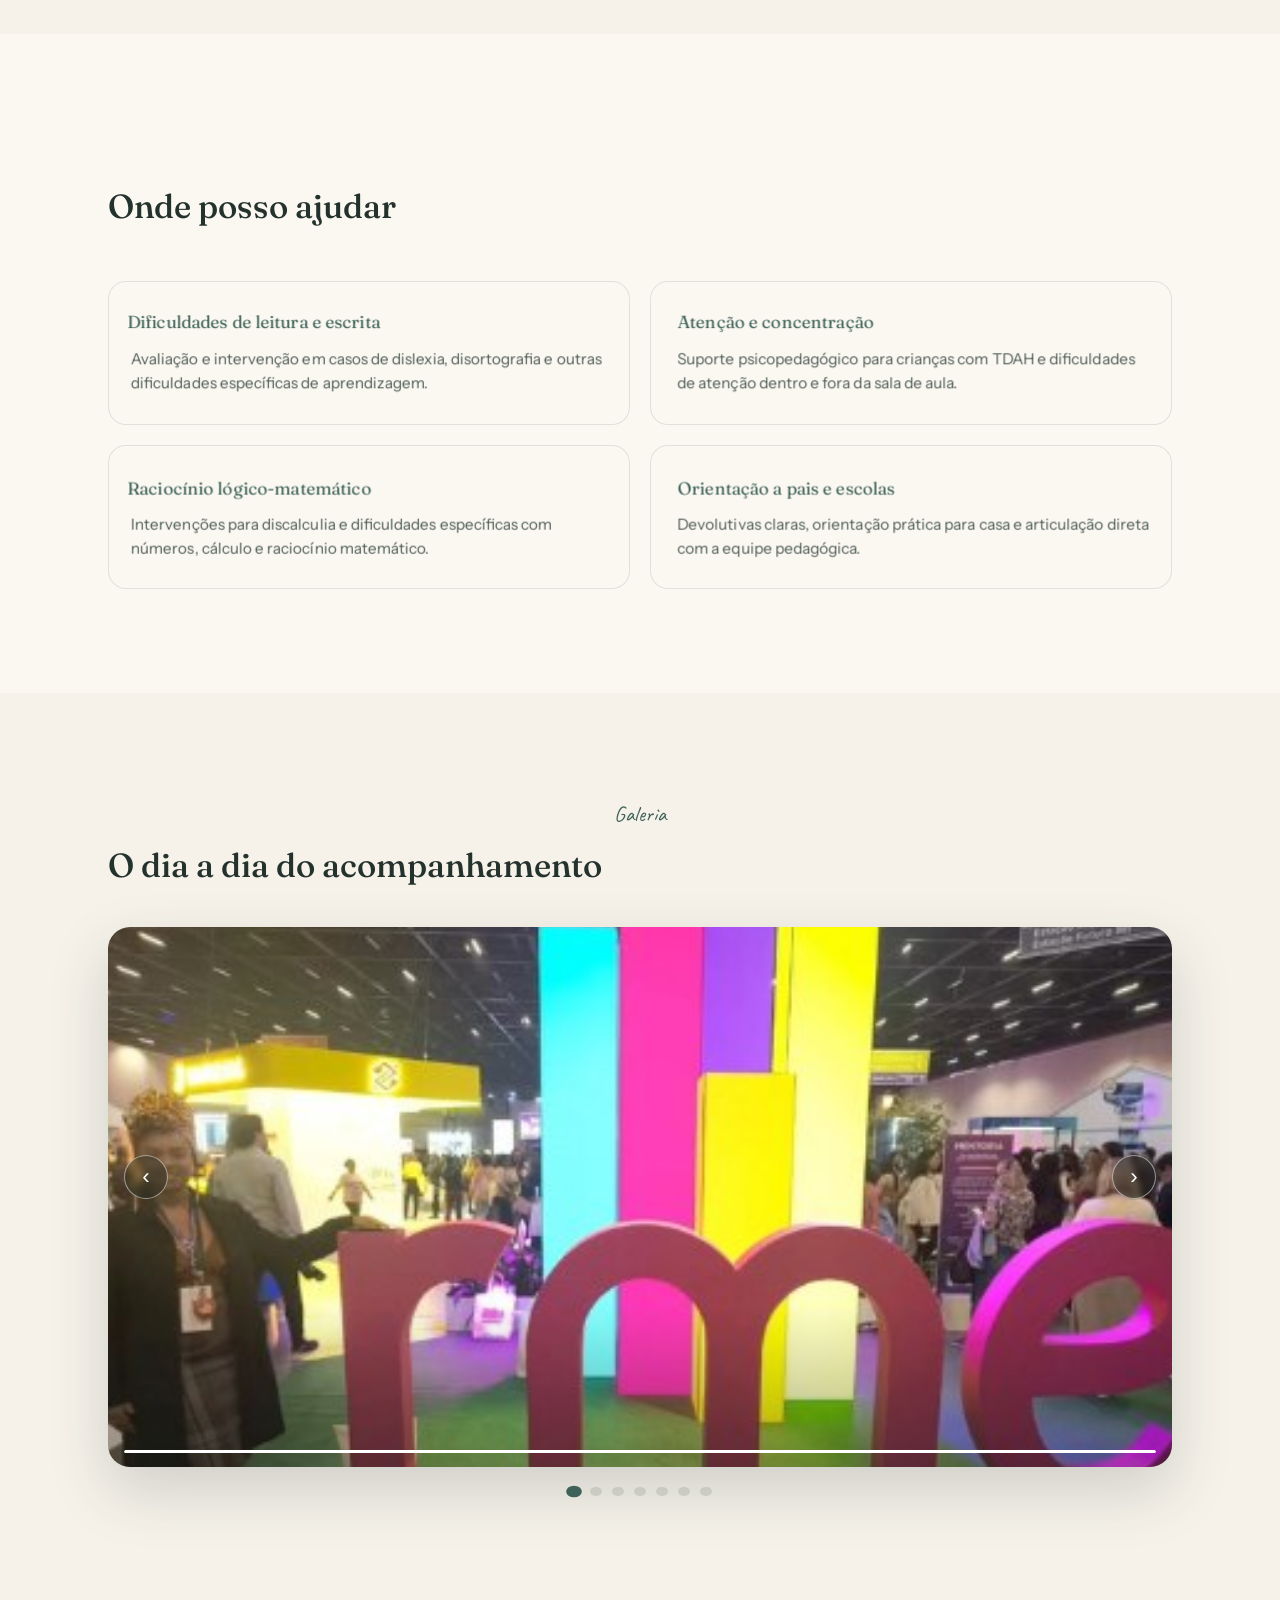
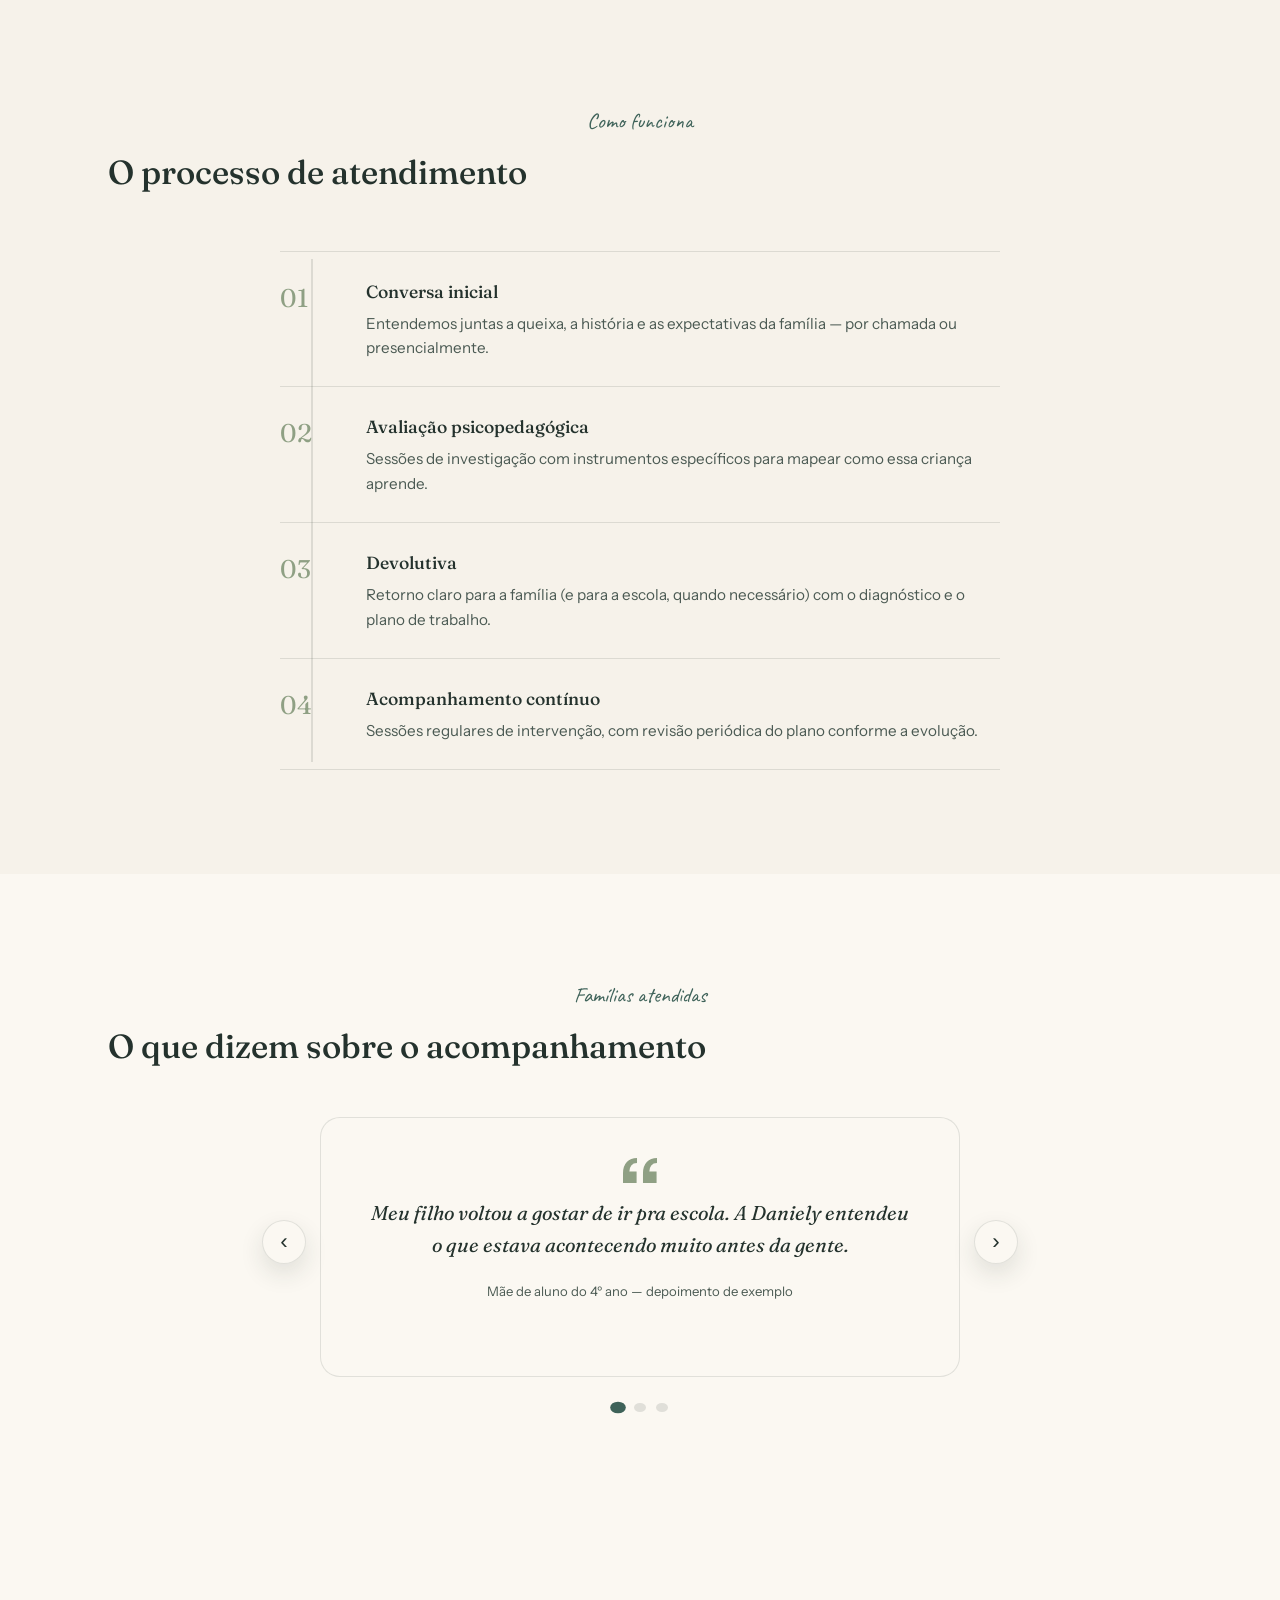
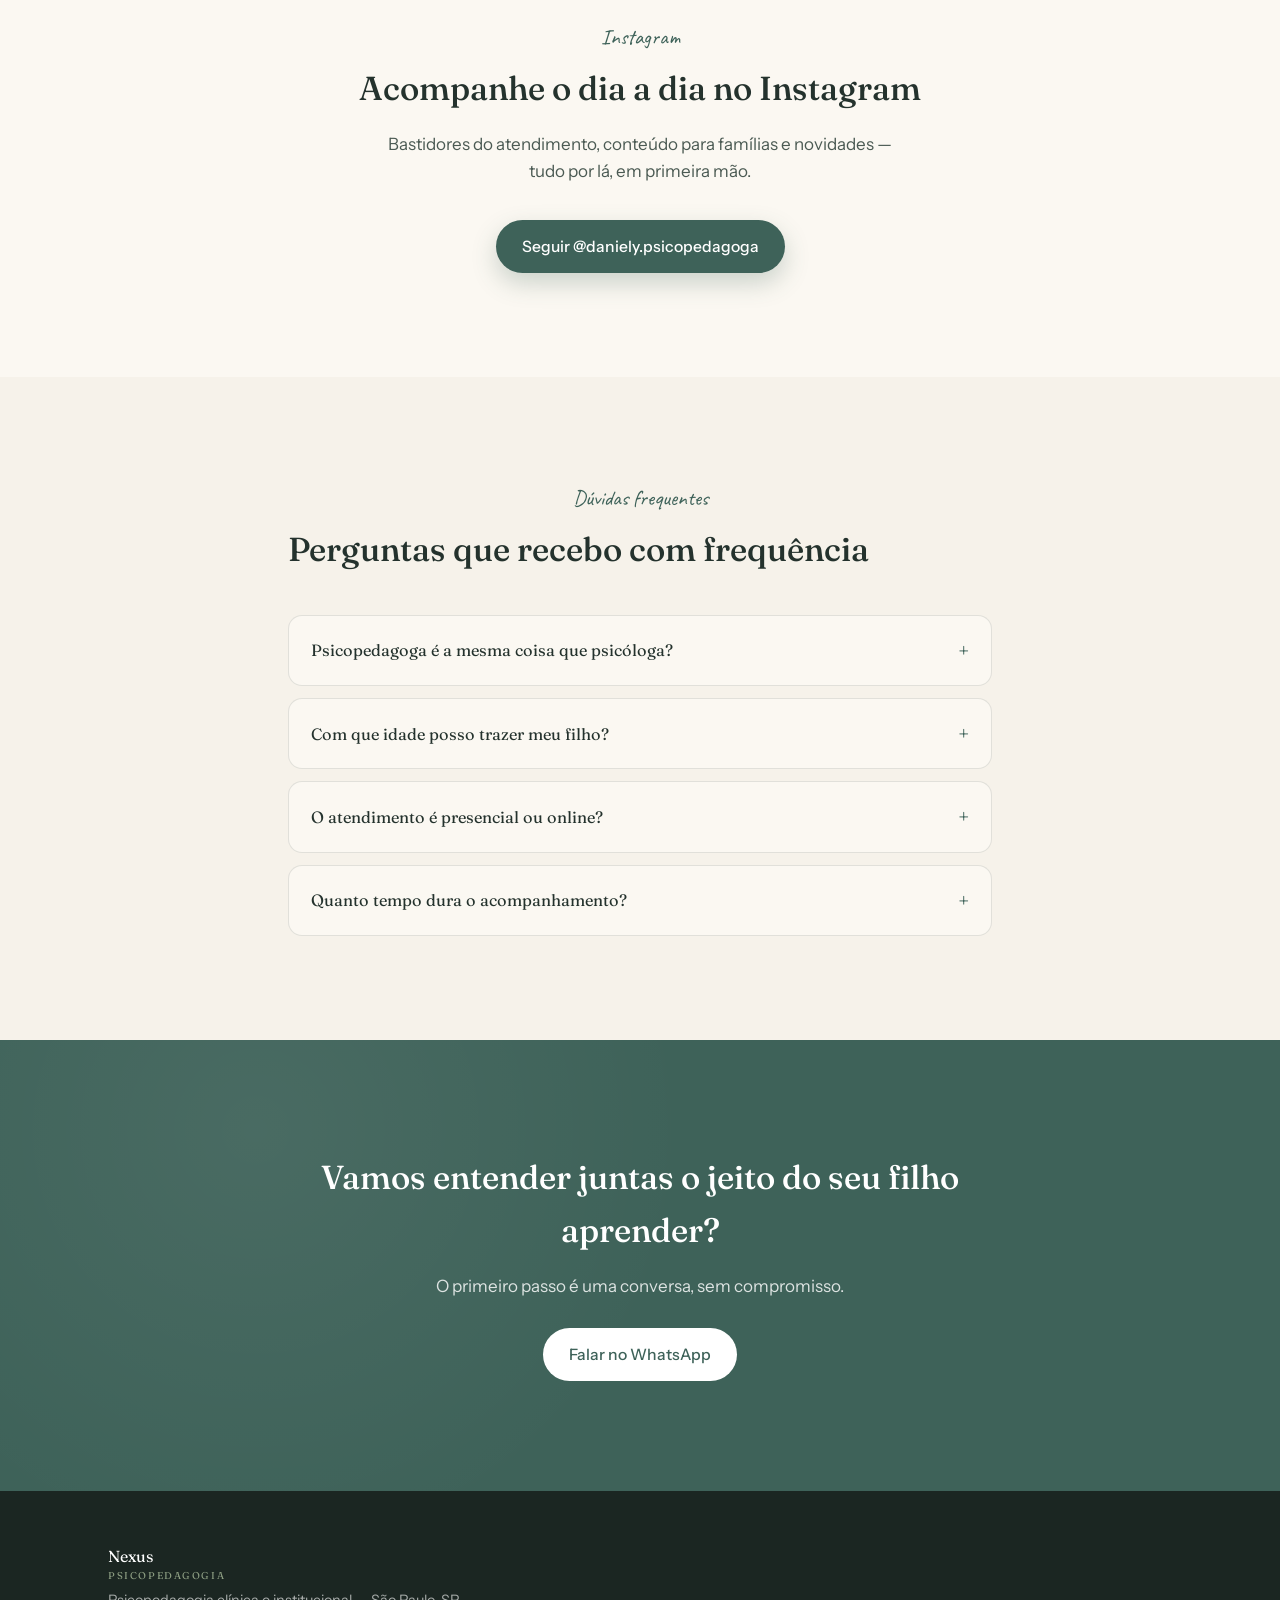
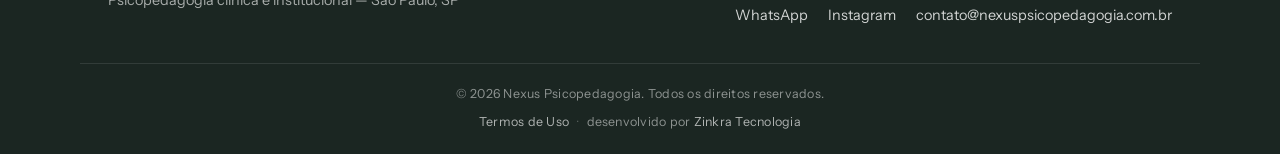
==== commit 7b3a5eec: "Simplifica seção Instagram: remove grid/widget, mantém só o link Sem integração com widget externo (" ====
--- a/index.html
+++ b/index.html
@@ -476,22 +476,6 @@
         Bastidores do atendimento, conteúdo para famílias e novidades — tudo por lá, em primeira mão.
       </p>
 
-      <!--
-        FEED AO VIVO: quando a conta @daniely.psicopedagoga estiver conectada a um
-        widget (ex.: SnapWidget, LightWidget), cole o código de incorporação aqui
-        dentro de #igFeed, substituindo o grid de placeholders abaixo.
-      -->
-      <div class="ig-feed reveal" id="igFeed">
-        <div class="ig-grid">
-          <div class="ig-cell"></div>
-          <div class="ig-cell"></div>
-          <div class="ig-cell"></div>
-          <div class="ig-cell"></div>
-          <div class="ig-cell"></div>
-          <div class="ig-cell"></div>
-        </div>
-      </div>
-
       <a class="btn btn-primary magnetic reveal" href="https://www.instagram.com/daniely.psicopedagoga/" target="_blank" rel="noopener">
         Seguir @daniely.psicopedagoga
       </a>
--- a/style.css
+++ b/style.css
@@ -648,18 +648,6 @@
   .doodle.seen path{ animation:none; stroke-dashoffset:0; opacity:.7; }
 }
 
-/* ---------- instagram ---------- */
-.ig-grid{
-  display:grid; grid-template-columns:repeat(3, 1fr); gap:12px;
-  max-width:600px; margin:0 auto 34px;
-}
-.ig-cell{
-  aspect-ratio:1/1; border-radius:14px; border:1px solid var(--line);
-  background:linear-gradient(160deg, var(--sand) 0%, var(--sage) 100%);
-  display:flex; align-items:center; justify-content:center; color:rgba(36,50,45,.4);
-}
-.ig-note{ text-align:center; font-size:.78rem; color:var(--ink-soft); margin-top:18px; opacity:.75; }
-@media (max-width:520px){ .ig-grid{ grid-template-columns:repeat(3, 1fr); max-width:340px; gap:8px; } }
 
 /* ---------- process timeline progress line ---------- */
 .process{ position:relative; }
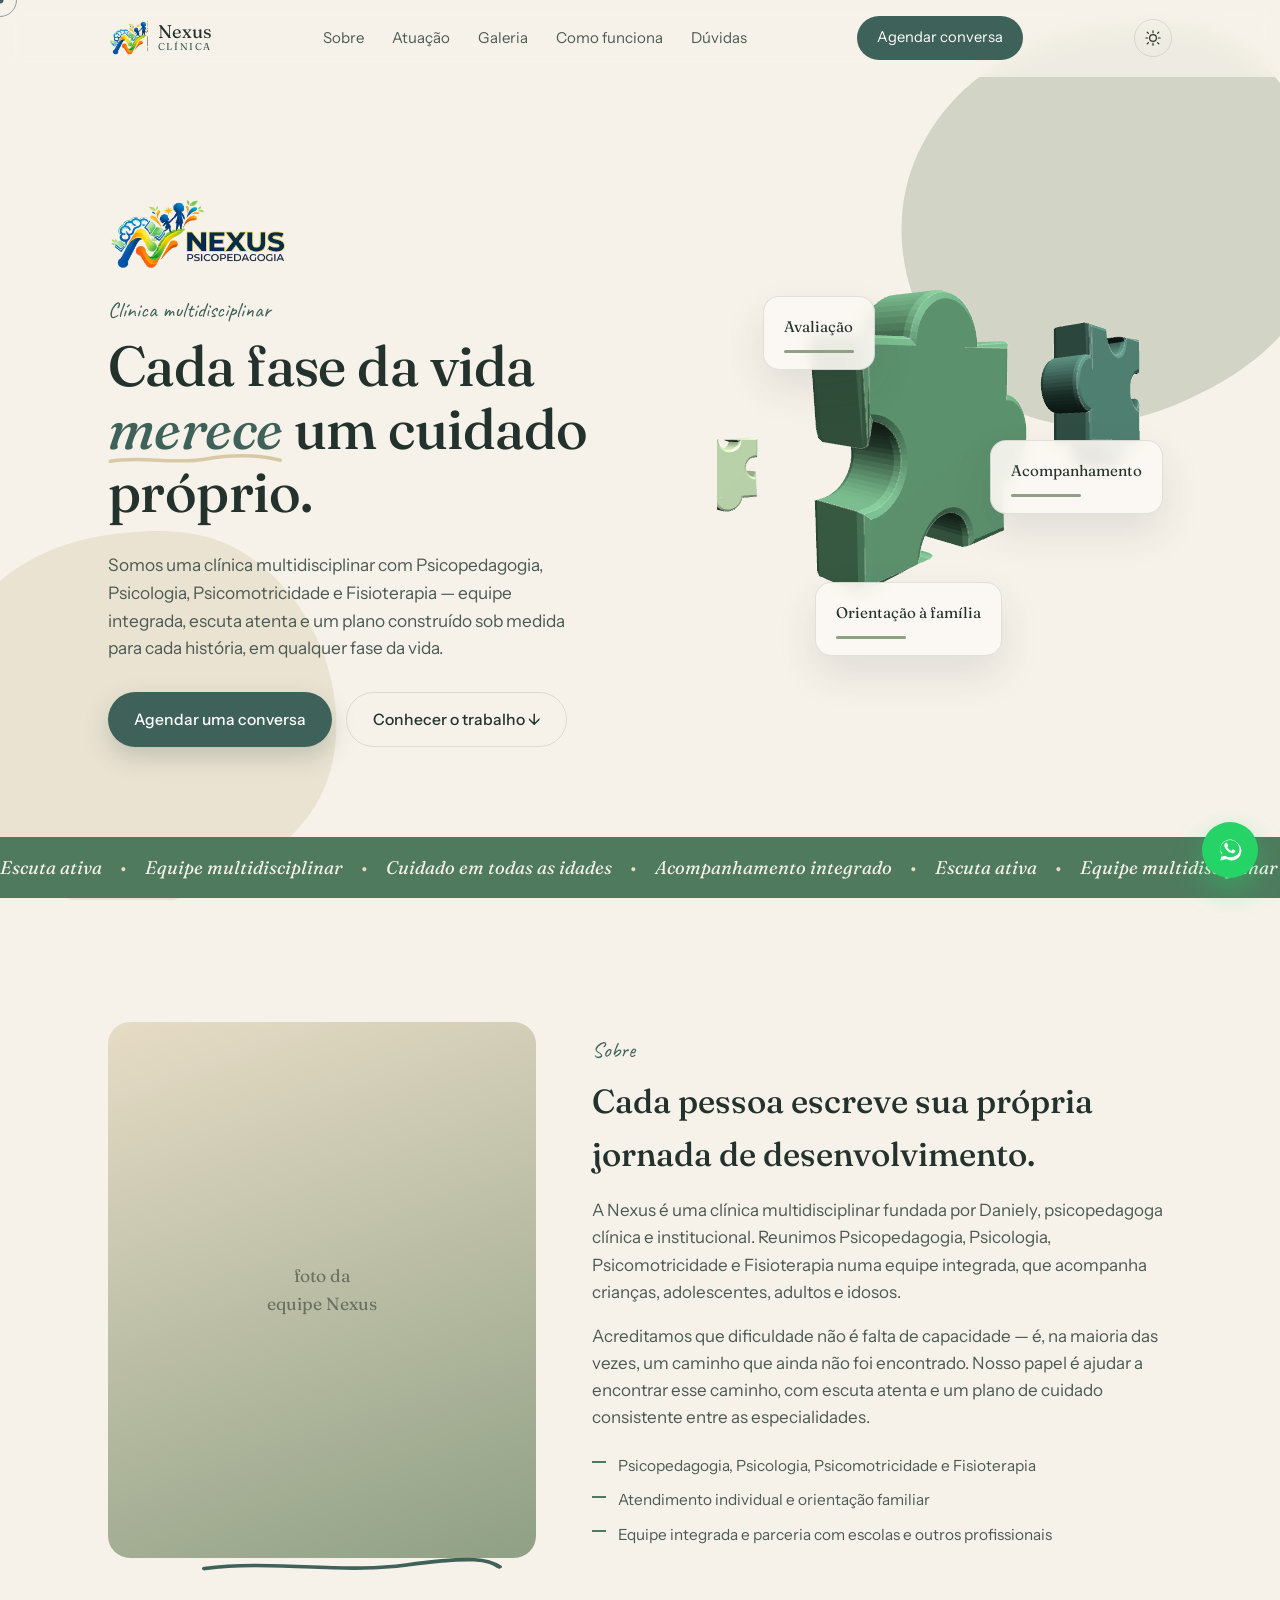
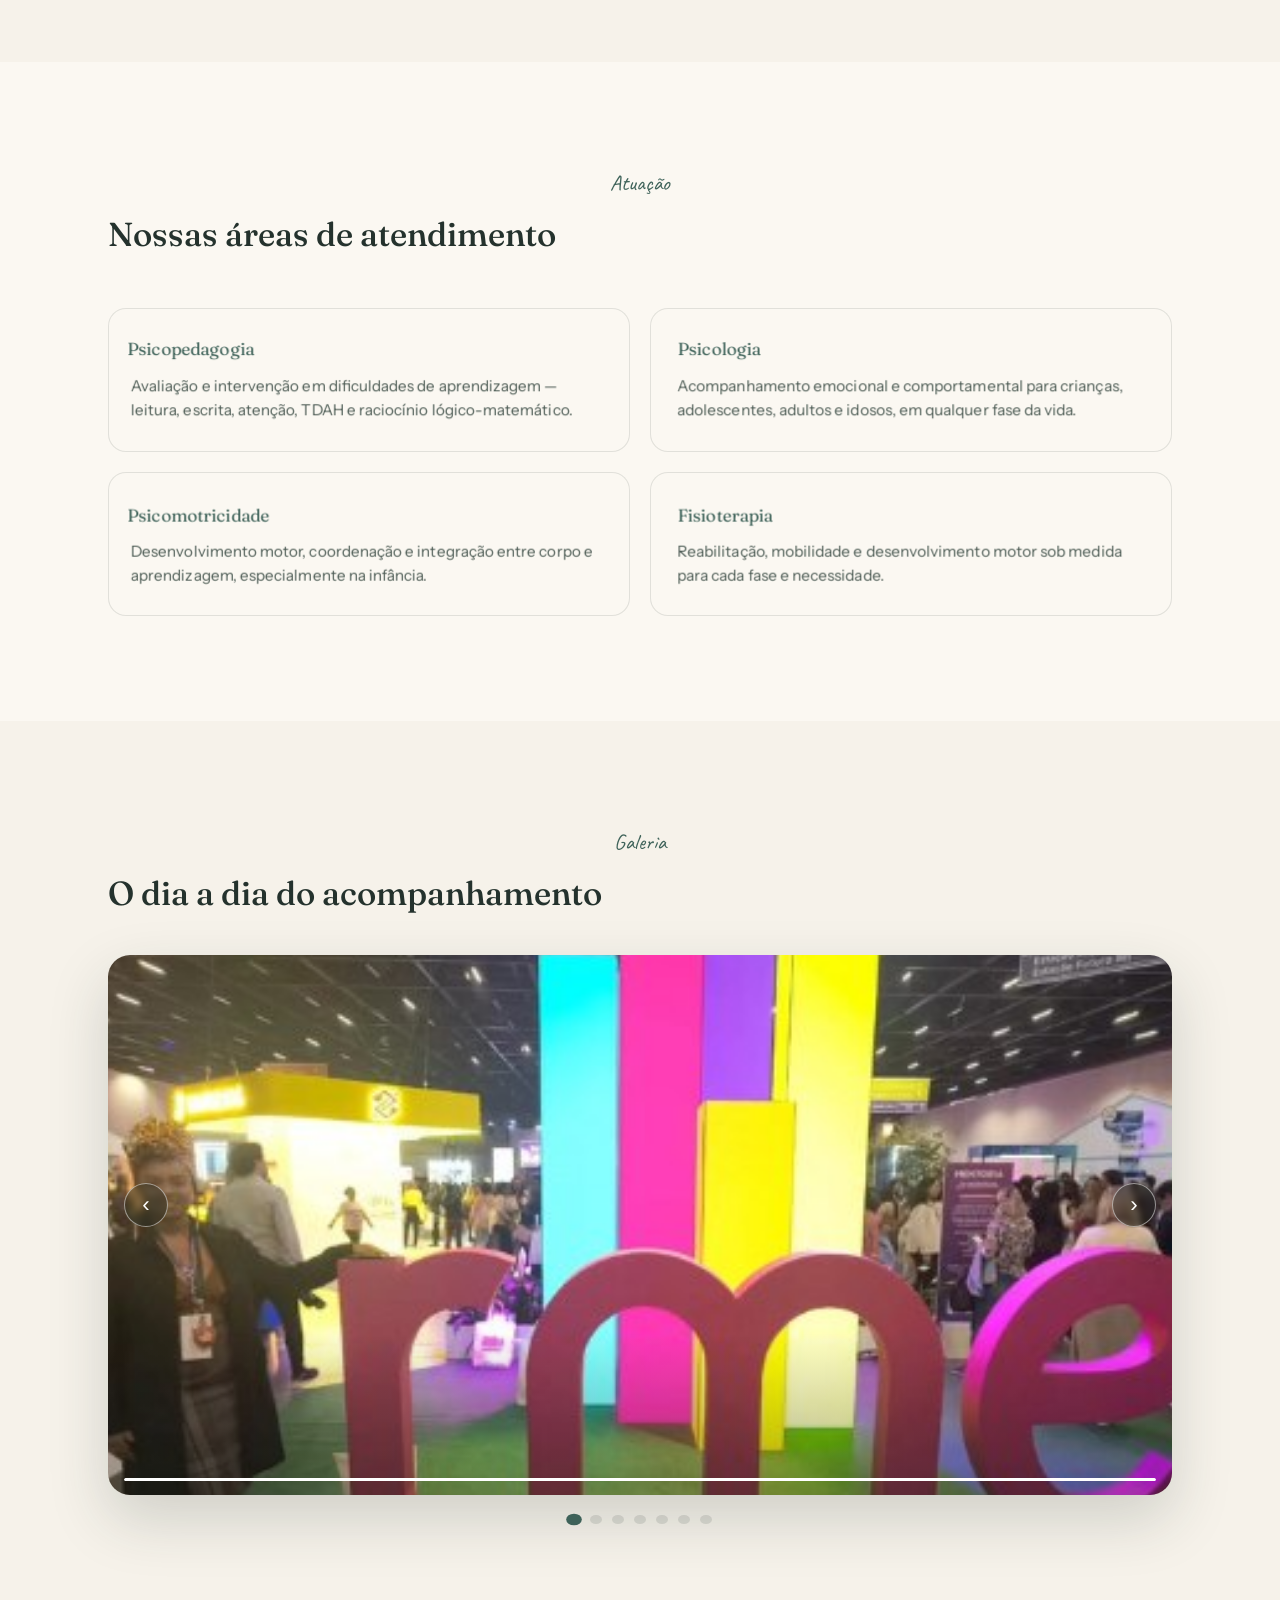
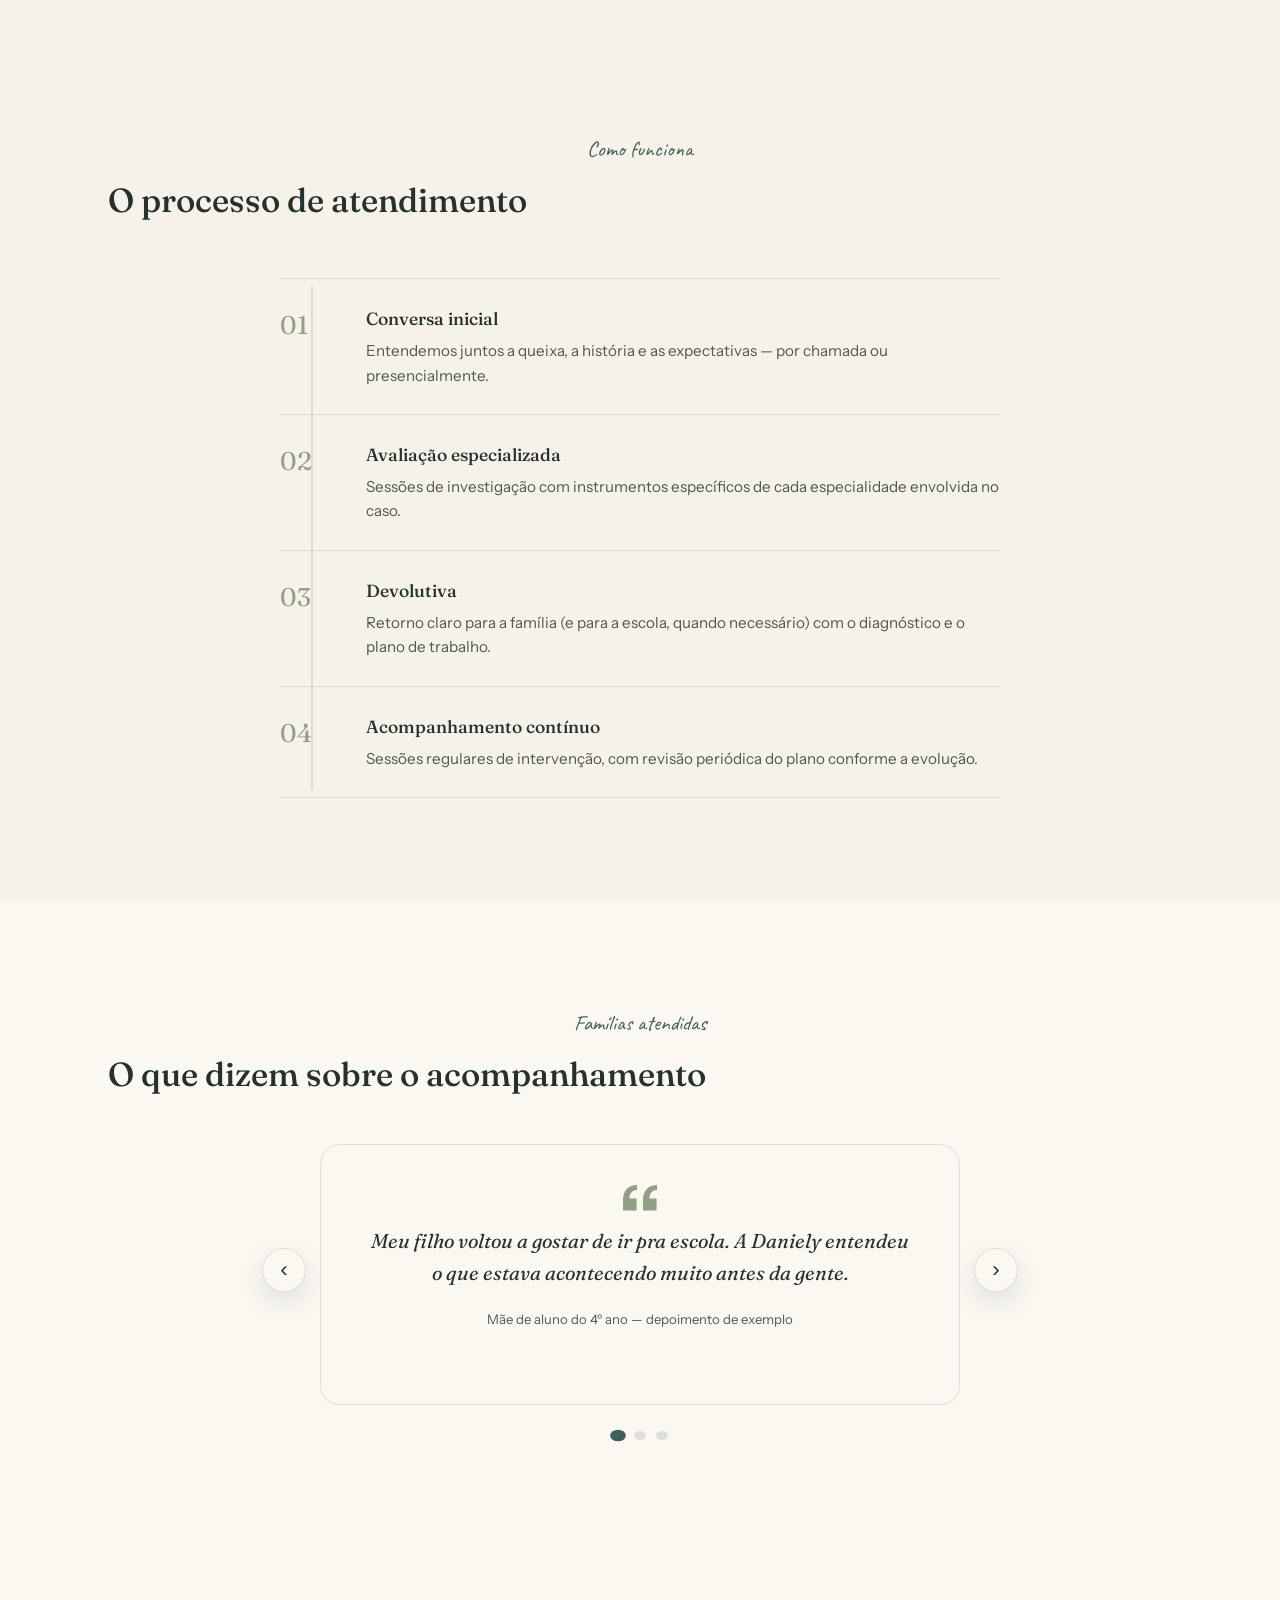
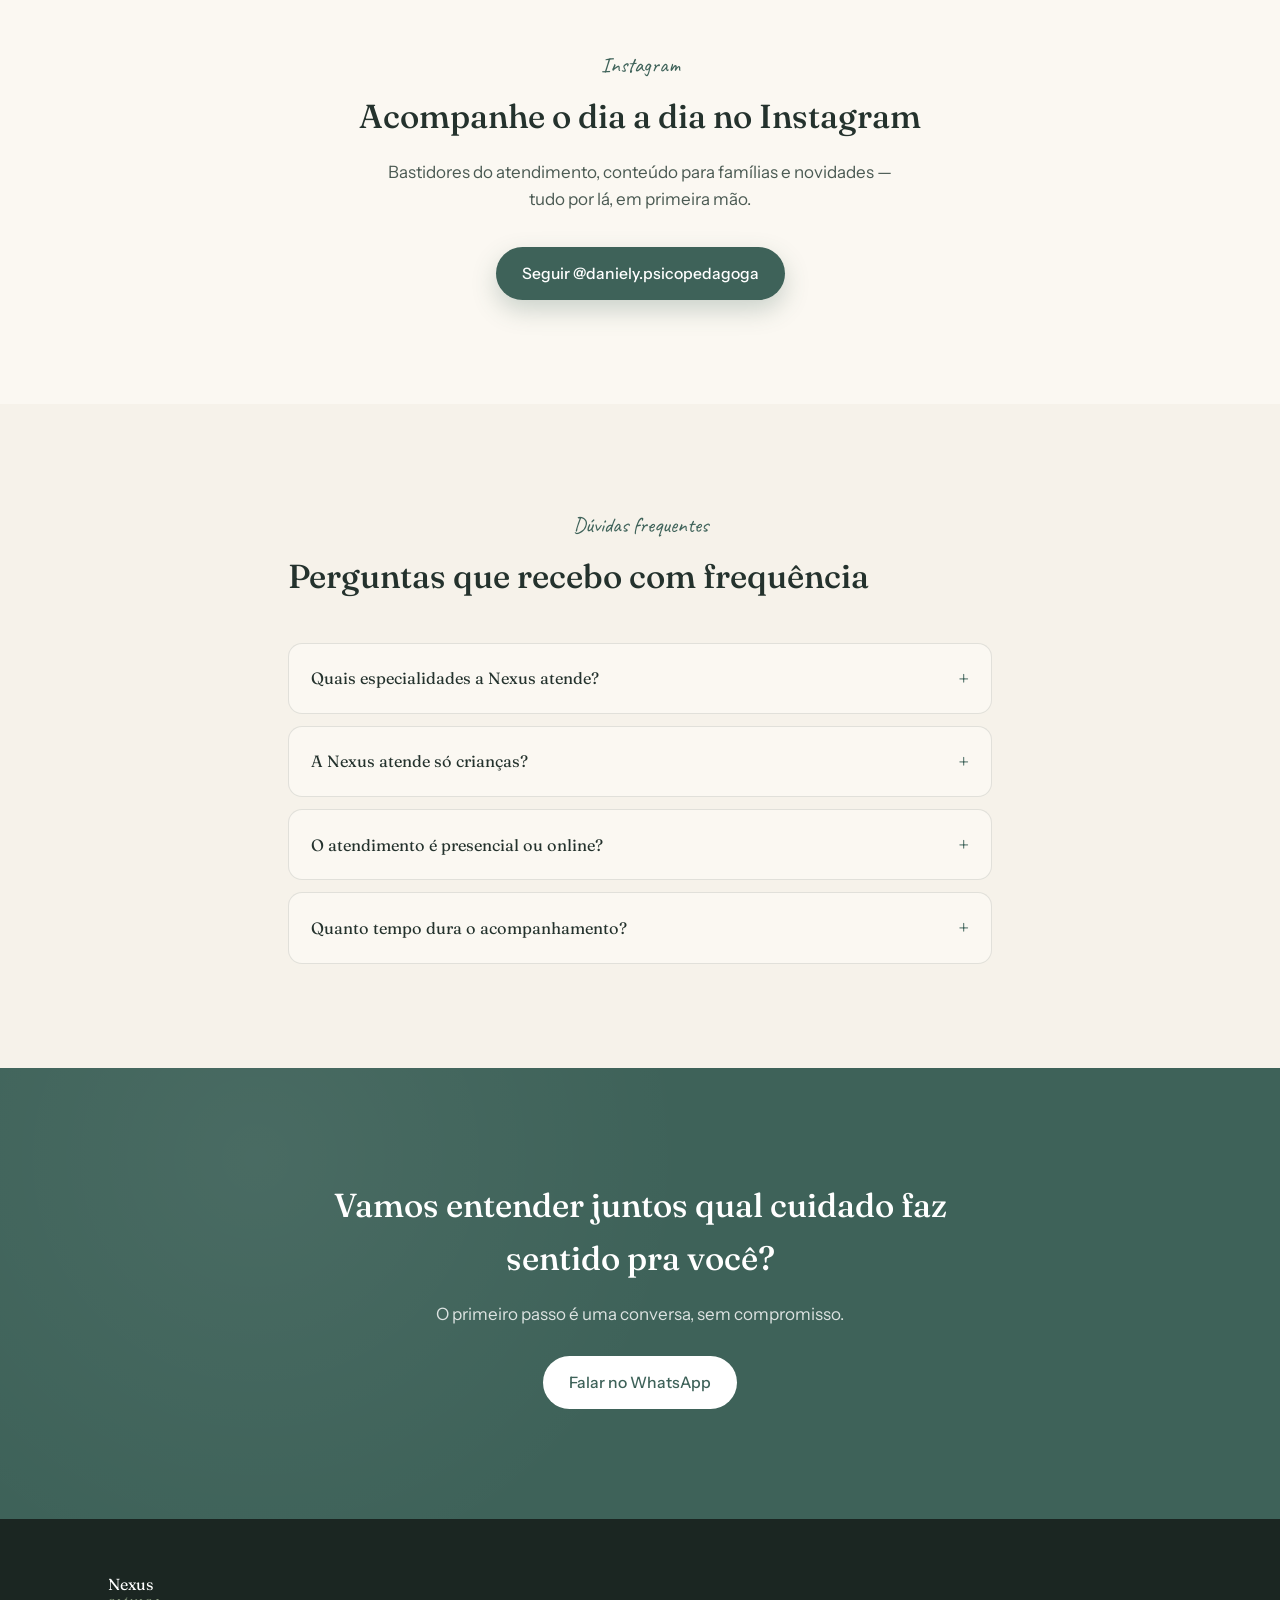
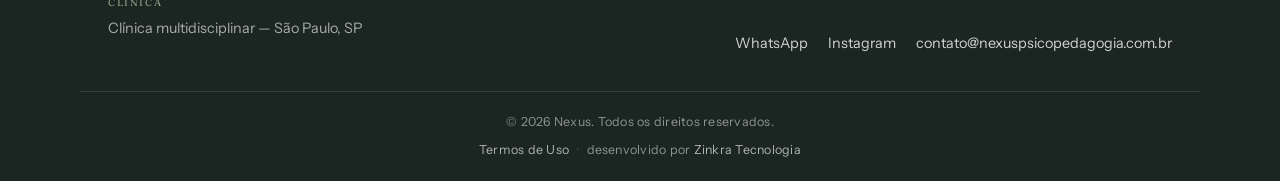
==== commit 7bbdefb2: "Reposiciona site como Nexus Clinica Multidisciplinar Nexus deixa de ser site solo da Daniely psicope" ====
--- a/index.html
+++ b/index.html
@@ -3,29 +3,29 @@
 <head>
 <meta charset="UTF-8">
 <meta name="viewport" content="width=device-width, initial-scale=1.0">
-<title>Nexus Psicopedagogia | Psicopedagogia Clínica em São Paulo, SP</title>
-<meta name="description" content="Nexus Psicopedagogia — Daniely, psicopedagoga clínica e institucional em São Paulo. Avaliação e acompanhamento especializado para dificuldades de aprendizagem, TDAH, dislexia e discalculia em crianças e adolescentes.">
-<meta name="author" content="Nexus Psicopedagogia">
+<title>Nexus | Clínica Multidisciplinar em São Paulo, SP</title>
+<meta name="description" content="Nexus — clínica multidisciplinar em São Paulo. Psicopedagogia, Psicologia, Psicomotricidade e Fisioterapia, com equipe integrada, para todas as fases da vida.">
+<meta name="author" content="Nexus">
 <meta name="robots" content="index, follow">
 <link rel="canonical" href="https://www.nexuspsicopedagogia.com.br/">
 <meta name="theme-color" content="#4F7A5E">
 
 <!-- Open Graph / Facebook, Instagram, WhatsApp -->
 <meta property="og:type" content="website">
-<meta property="og:site_name" content="Nexus Psicopedagogia">
+<meta property="og:site_name" content="Nexus">
 <meta property="og:locale" content="pt_BR">
 <meta property="og:url" content="https://www.nexuspsicopedagogia.com.br/">
-<meta property="og:title" content="Nexus Psicopedagogia | Psicopedagogia Clínica em São Paulo">
-<meta property="og:description" content="Acompanhamos crianças, adolescentes e famílias no processo de aprendizagem — avaliação, escuta e estratégias construídas sob medida para cada história.">
+<meta property="og:title" content="Nexus | Clínica Multidisciplinar em São Paulo">
+<meta property="og:description" content="Psicopedagogia, Psicologia, Psicomotricidade e Fisioterapia — equipe integrada cuidando do desenvolvimento e bem-estar em todas as fases da vida.">
 <meta property="og:image" content="https://www.nexuspsicopedagogia.com.br/assets/og-image.jpg">
 <meta property="og:image:width" content="1200">
 <meta property="og:image:height" content="630">
-<meta property="og:image:alt" content="Nexus Psicopedagogia">
+<meta property="og:image:alt" content="Nexus — Clínica Multidisciplinar">
 
 <!-- Twitter Card -->
 <meta name="twitter:card" content="summary_large_image">
-<meta name="twitter:title" content="Nexus Psicopedagogia | Psicopedagogia Clínica em São Paulo">
-<meta name="twitter:description" content="Acompanhamos crianças, adolescentes e famílias no processo de aprendizagem — avaliação, escuta e estratégias sob medida.">
+<meta name="twitter:title" content="Nexus | Clínica Multidisciplinar em São Paulo">
+<meta name="twitter:description" content="Psicopedagogia, Psicologia, Psicomotricidade e Fisioterapia — equipe integrada, para todas as fases da vida.">
 <meta name="twitter:image" content="https://www.nexuspsicopedagogia.com.br/assets/og-image.jpg">
 
 <!-- Favicon -->
@@ -45,13 +45,13 @@
 {
   "@context": "https://schema.org",
   "@type": "ProfessionalService",
-  "name": "Nexus Psicopedagogia",
-  "description": "Psicopedagogia clínica e institucional — acompanhamento especializado para o processo de aprendizagem de crianças e adolescentes.",
+  "name": "Nexus",
+  "description": "Clínica multidisciplinar — Psicopedagogia, Psicologia, Psicomotricidade e Fisioterapia, com equipe integrada, para todas as fases da vida.",
   "url": "https://www.nexuspsicopedagogia.com.br/",
   "email": "contato@nexuspsicopedagogia.com.br",
   "image": "https://www.nexuspsicopedagogia.com.br/assets/og-image.jpg",
   "logo": "https://www.nexuspsicopedagogia.com.br/assets/nexus-logo.png",
-  "founder": { "@type": "Person", "name": "Daniely", "jobTitle": "Psicopedagoga" },
+  "founder": { "@type": "Person", "name": "Daniely", "jobTitle": "Psicopedagoga e fundadora" },
   "areaServed": { "@type": "City", "name": "São Paulo" },
   "address": {
     "@type": "PostalAddress",
@@ -69,18 +69,18 @@
   "mainEntity": [
     {
       "@type": "Question",
-      "name": "Psicopedagoga é a mesma coisa que psicóloga?",
+      "name": "Quais especialidades a Nexus atende?",
       "acceptedAnswer": {
         "@type": "Answer",
-        "text": "Não. A psicopedagoga atua especificamente sobre o processo de aprendizagem — como a criança aprende, lê, escreve e raciocina — enquanto a psicologia trata de questões emocionais mais amplas. Em alguns casos, os dois acompanhamentos se complementam."
+        "text": "Psicopedagogia, Psicologia, Psicomotricidade e Fisioterapia. A equipe trabalha de forma integrada, então é comum um caso passar por mais de uma especialidade quando faz sentido para o cuidado."
       }
     },
     {
       "@type": "Question",
-      "name": "Com que idade posso trazer meu filho?",
+      "name": "A Nexus atende só crianças?",
       "acceptedAnswer": {
         "@type": "Answer",
-        "text": "Atendo desde os primeiros anos da alfabetização até o final do ensino médio, adaptando a abordagem para cada fase."
+        "text": "Não. Atendemos crianças, adolescentes, adultos e idosos, adaptando a abordagem para cada fase da vida."
       }
     },
     {
@@ -88,7 +88,7 @@
       "name": "O atendimento é presencial ou online?",
       "acceptedAnswer": {
         "@type": "Answer",
-        "text": "Ambos os formatos são possíveis, dependendo da necessidade e da idade da criança. Conversamos sobre isso na primeira sessão."
+        "text": "Ambos os formatos são possíveis, dependendo da especialidade e da necessidade de cada caso. Conversamos sobre isso na primeira sessão."
       }
     },
     {
@@ -96,7 +96,7 @@
       "name": "Quanto tempo dura o acompanhamento?",
       "acceptedAnswer": {
         "@type": "Answer",
-        "text": "Varia bastante conforme cada caso. Após a avaliação inicial, te dou um panorama realista de prazo e frequência."
+        "text": "Varia bastante conforme cada caso. Após a avaliação inicial, te damos um panorama realista de prazo e frequência."
       }
     }
   ]
@@ -132,9 +132,9 @@
   <div class="nav-inner">
     <a class="brand" href="#topo">
       <span class="brand-mark">
-        <img src="assets/nexus-icon.png" width="40" height="36" alt="Nexus Psicopedagogia">
+        <img src="assets/nexus-icon.png" width="40" height="36" alt="Nexus — Clínica Multidisciplinar">
       </span>
-      <span class="brand-word">Nexus<em>psicopedagogia</em></span>
+      <span class="brand-word">Nexus<em>clínica</em></span>
     </a>
     <nav class="nav-links">
       <a href="#sobre">Sobre</a>
@@ -159,21 +159,22 @@
       <path pathLength="100" d="M50 30 A20 20 0 1 0 50 70 A20 20 0 1 0 50 30 Z M50 6 L50 16 M50 84 L50 94 M6 50 L16 50 M84 50 L94 50 M18 18 L26 26 M74 74 L82 82 M82 18 L74 26 M26 74 L18 82"/>
     </svg>
     <div class="hero-inner">
-      <img class="hero-logo reveal" src="assets/nexus-logo.png" width="280" height="116" alt="Nexus Psicopedagogia">
-      <p class="eyebrow reveal">Psicopedagogia clínica &amp; institucional</p>
+      <img class="hero-logo reveal" src="assets/nexus-logo.png" width="280" height="116" alt="Nexus — Clínica Multidisciplinar">
+      <p class="eyebrow reveal">Clínica multidisciplinar</p>
       <h1 class="hero-title reveal">
-        Todo jeito de aprender
+        Cada fase da vida
         <span class="underline-wrap">merece
           <svg class="pen-underline" viewBox="0 0 320 24" preserveAspectRatio="none" aria-hidden="true">
             <path d="M4 16 C 60 6, 120 22, 180 12 S 280 6, 316 14" />
           </svg>
         </span>
-        um caminho próprio.
+        um cuidado próprio.
       </h1>
       <p class="hero-sub reveal">
-        Acompanho crianças, adolescentes e famílias no processo de aprendizagem —
-        com escuta, avaliação cuidadosa e estratégias construídas sob medida
-        para cada história.
+        Somos uma clínica multidisciplinar com Psicopedagogia, Psicologia,
+        Psicomotricidade e Fisioterapia — equipe integrada, escuta atenta e
+        um plano construído sob medida para cada história, em qualquer
+        fase da vida.
       </p>
       <div class="hero-actions reveal">
         <a class="btn btn-primary magnetic" href="https://wa.me/5500000000000" target="_blank" rel="noopener">Agendar uma conversa</a>
@@ -201,45 +202,45 @@
   <div class="marquee" aria-hidden="true">
     <div class="marquee-track">
       <span>Escuta ativa</span><span class="dot">•</span>
-      <span>Método próprio</span><span class="dot">•</span>
-      <span>Parceria com a família</span><span class="dot">•</span>
-      <span>Aprendizagem no seu ritmo</span><span class="dot">•</span>
-      <span>Escuta ativa</span><span class="dot">•</span>
-      <span>Método próprio</span><span class="dot">•</span>
-      <span>Parceria com a família</span><span class="dot">•</span>
-      <span>Aprendizagem no seu ritmo</span><span class="dot">•</span>
-      <span>Escuta ativa</span><span class="dot">•</span>
-      <span>Método próprio</span><span class="dot">•</span>
-      <span>Parceria com a família</span><span class="dot">•</span>
-      <span>Aprendizagem no seu ritmo</span><span class="dot">•</span>
-      <span>Escuta ativa</span><span class="dot">•</span>
-      <span>Método próprio</span><span class="dot">•</span>
-      <span>Parceria com a família</span><span class="dot">•</span>
-      <span>Aprendizagem no seu ritmo</span><span class="dot">•</span>
-      <span>Escuta ativa</span><span class="dot">•</span>
-      <span>Método próprio</span><span class="dot">•</span>
-      <span>Parceria com a família</span><span class="dot">•</span>
-      <span>Aprendizagem no seu ritmo</span><span class="dot">•</span>
-      <span>Escuta ativa</span><span class="dot">•</span>
-      <span>Método próprio</span><span class="dot">•</span>
-      <span>Parceria com a família</span><span class="dot">•</span>
-      <span>Aprendizagem no seu ritmo</span><span class="dot">•</span>
-      <span>Escuta ativa</span><span class="dot">•</span>
-      <span>Método próprio</span><span class="dot">•</span>
-      <span>Parceria com a família</span><span class="dot">•</span>
-      <span>Aprendizagem no seu ritmo</span><span class="dot">•</span>
-      <span>Escuta ativa</span><span class="dot">•</span>
-      <span>Método próprio</span><span class="dot">•</span>
-      <span>Parceria com a família</span><span class="dot">•</span>
-      <span>Aprendizagem no seu ritmo</span><span class="dot">•</span>
-      <span>Escuta ativa</span><span class="dot">•</span>
-      <span>Método próprio</span><span class="dot">•</span>
-      <span>Parceria com a família</span><span class="dot">•</span>
-      <span>Aprendizagem no seu ritmo</span><span class="dot">•</span>
-      <span>Escuta ativa</span><span class="dot">•</span>
-      <span>Método próprio</span><span class="dot">•</span>
-      <span>Parceria com a família</span><span class="dot">•</span>
-      <span>Aprendizagem no seu ritmo</span><span class="dot">•</span>
+      <span>Equipe multidisciplinar</span><span class="dot">•</span>
+      <span>Cuidado em todas as idades</span><span class="dot">•</span>
+      <span>Acompanhamento integrado</span><span class="dot">•</span>
+      <span>Escuta ativa</span><span class="dot">•</span>
+      <span>Equipe multidisciplinar</span><span class="dot">•</span>
+      <span>Cuidado em todas as idades</span><span class="dot">•</span>
+      <span>Acompanhamento integrado</span><span class="dot">•</span>
+      <span>Escuta ativa</span><span class="dot">•</span>
+      <span>Equipe multidisciplinar</span><span class="dot">•</span>
+      <span>Cuidado em todas as idades</span><span class="dot">•</span>
+      <span>Acompanhamento integrado</span><span class="dot">•</span>
+      <span>Escuta ativa</span><span class="dot">•</span>
+      <span>Equipe multidisciplinar</span><span class="dot">•</span>
+      <span>Cuidado em todas as idades</span><span class="dot">•</span>
+      <span>Acompanhamento integrado</span><span class="dot">•</span>
+      <span>Escuta ativa</span><span class="dot">•</span>
+      <span>Equipe multidisciplinar</span><span class="dot">•</span>
+      <span>Cuidado em todas as idades</span><span class="dot">•</span>
+      <span>Acompanhamento integrado</span><span class="dot">•</span>
+      <span>Escuta ativa</span><span class="dot">•</span>
+      <span>Equipe multidisciplinar</span><span class="dot">•</span>
+      <span>Cuidado em todas as idades</span><span class="dot">•</span>
+      <span>Acompanhamento integrado</span><span class="dot">•</span>
+      <span>Escuta ativa</span><span class="dot">•</span>
+      <span>Equipe multidisciplinar</span><span class="dot">•</span>
+      <span>Cuidado em todas as idades</span><span class="dot">•</span>
+      <span>Acompanhamento integrado</span><span class="dot">•</span>
+      <span>Escuta ativa</span><span class="dot">•</span>
+      <span>Equipe multidisciplinar</span><span class="dot">•</span>
+      <span>Cuidado em todas as idades</span><span class="dot">•</span>
+      <span>Acompanhamento integrado</span><span class="dot">•</span>
+      <span>Escuta ativa</span><span class="dot">•</span>
+      <span>Equipe multidisciplinar</span><span class="dot">•</span>
+      <span>Cuidado em todas as idades</span><span class="dot">•</span>
+      <span>Acompanhamento integrado</span><span class="dot">•</span>
+      <span>Escuta ativa</span><span class="dot">•</span>
+      <span>Equipe multidisciplinar</span><span class="dot">•</span>
+      <span>Cuidado em todas as idades</span><span class="dot">•</span>
+      <span>Acompanhamento integrado</span><span class="dot">•</span>
     </div>
   </div>
 
@@ -255,7 +256,7 @@
       <div class="split-media reveal" aria-hidden="true">
         <div class="portrait-frame">
           <div class="portrait-placeholder">
-            <span>foto de<br>Daniely</span>
+            <span>foto da<br>equipe Nexus</span>
           </div>
           <svg class="frame-underline" viewBox="0 0 220 20" preserveAspectRatio="none">
             <path d="M2 14 C 50 4, 100 20, 150 10 S 210 4, 218 12" />
@@ -264,23 +265,23 @@
       </div>
       <div class="split-text">
         <p class="eyebrow reveal">Sobre</p>
-        <h2 class="reveal">Cada criança escreve o aprendizado à sua maneira.</h2>
+        <h2 class="reveal">Cada pessoa escreve sua própria jornada de desenvolvimento.</h2>
         <p class="reveal">
-          Sou Daniely, psicopedagoga clínica e institucional à frente da
-          Nexus Psicopedagogia. Trabalho com
-          crianças e adolescentes que enfrentam dificuldades de aprendizagem,
-          dando suporte também às famílias e às escolas ao longo do processo.
+          A Nexus é uma clínica multidisciplinar fundada por Daniely,
+          psicopedagoga clínica e institucional. Reunimos Psicopedagogia,
+          Psicologia, Psicomotricidade e Fisioterapia numa equipe integrada,
+          que acompanha crianças, adolescentes, adultos e idosos.
         </p>
         <p class="reveal">
-          Acredito que dificuldade de aprendizagem não é falta de capacidade —
-          é, na maioria das vezes, um caminho que ainda não foi encontrado.
-          Meu papel é ajudar a encontrar esse caminho, com escuta atenta e
-          método consistente.
+          Acreditamos que dificuldade não é falta de capacidade — é, na
+          maioria das vezes, um caminho que ainda não foi encontrado. Nosso
+          papel é ajudar a encontrar esse caminho, com escuta atenta e um
+          plano de cuidado consistente entre as especialidades.
         </p>
         <ul class="credentials reveal">
-          <li>Psicopedagogia Clínica e Institucional</li>
+          <li>Psicopedagogia, Psicologia, Psicomotricidade e Fisioterapia</li>
           <li>Atendimento individual e orientação familiar</li>
-          <li>Parceria com escolas e outros profissionais</li>
+          <li>Equipe integrada e parceria com escolas e outros profissionais</li>
         </ul>
       </div>
     </div>
@@ -296,27 +297,27 @@
     </svg>
     <div class="section-inner">
       <p class="eyebrow reveal center">Atuação</p>
-      <h2 class="reveal center">Onde posso ajudar</h2>
+      <h2 class="reveal center">Nossas áreas de atendimento</h2>
       <div class="cards">
         <article class="card tilt reveal">
-          <span class="card-index">Dificuldades de leitura e escrita</span>
-          <p>Avaliação e intervenção em casos de dislexia, disortografia e
-          outras dificuldades específicas de aprendizagem.</p>
+          <span class="card-index">Psicopedagogia</span>
+          <p>Avaliação e intervenção em dificuldades de aprendizagem —
+          leitura, escrita, atenção, TDAH e raciocínio lógico-matemático.</p>
         </article>
         <article class="card tilt reveal">
-          <span class="card-index">Atenção e concentração</span>
-          <p>Suporte psicopedagógico para crianças com TDAH e dificuldades
-          de atenção dentro e fora da sala de aula.</p>
+          <span class="card-index">Psicologia</span>
+          <p>Acompanhamento emocional e comportamental para crianças,
+          adolescentes, adultos e idosos, em qualquer fase da vida.</p>
         </article>
         <article class="card tilt reveal">
-          <span class="card-index">Raciocínio lógico-matemático</span>
-          <p>Intervenções para discalculia e dificuldades específicas com
-          números, cálculo e raciocínio matemático.</p>
+          <span class="card-index">Psicomotricidade</span>
+          <p>Desenvolvimento motor, coordenação e integração entre corpo e
+          aprendizagem, especialmente na infância.</p>
         </article>
         <article class="card tilt reveal">
-          <span class="card-index">Orientação a pais e escolas</span>
-          <p>Devolutivas claras, orientação prática para casa e articulação
-          direta com a equipe pedagógica.</p>
+          <span class="card-index">Fisioterapia</span>
+          <p>Reabilitação, mobilidade e desenvolvimento motor sob medida
+          para cada fase e necessidade.</p>
         </article>
       </div>
     </div>
@@ -387,16 +388,16 @@
           <span class="step-num">01</span>
           <div>
             <h3>Conversa inicial</h3>
-            <p>Entendemos juntas a queixa, a história e as expectativas
-            da família — por chamada ou presencialmente.</p>
+            <p>Entendemos juntos a queixa, a história e as expectativas
+            — por chamada ou presencialmente.</p>
           </div>
         </li>
         <li class="process-step reveal">
           <span class="step-num">02</span>
           <div>
-            <h3>Avaliação psicopedagógica</h3>
-            <p>Sessões de investigação com instrumentos específicos para
-            mapear como essa criança aprende.</p>
+            <h3>Avaliação especializada</h3>
+            <p>Sessões de investigação com instrumentos específicos de
+            cada especialidade envolvida no caso.</p>
           </div>
         </li>
         <li class="process-step reveal">
@@ -495,26 +496,27 @@
       <h2 class="reveal center">Perguntas que recebo com frequência</h2>
       <div class="faq">
         <details class="faq-item reveal">
-          <summary>Psicopedagoga é a mesma coisa que psicóloga?</summary>
-          <p>Não. A psicopedagoga atua especificamente sobre o processo de
-          aprendizagem — como a criança aprende, lê, escreve e raciocina —
-          enquanto a psicologia trata de questões emocionais mais amplas.
-          Em alguns casos, os dois acompanhamentos se complementam.</p>
+          <summary>Quais especialidades a Nexus atende?</summary>
+          <p>Psicopedagogia, Psicologia, Psicomotricidade e Fisioterapia.
+          A equipe trabalha de forma integrada, então é comum um caso
+          passar por mais de uma especialidade quando faz sentido para
+          o cuidado.</p>
         </details>
         <details class="faq-item reveal">
-          <summary>Com que idade posso trazer meu filho?</summary>
-          <p>Atendo desde os primeiros anos da alfabetização até o final do
-          ensino médio, adaptando a abordagem para cada fase.</p>
+          <summary>A Nexus atende só crianças?</summary>
+          <p>Não. Atendemos crianças, adolescentes, adultos e idosos,
+          adaptando a abordagem para cada fase da vida.</p>
         </details>
         <details class="faq-item reveal">
           <summary>O atendimento é presencial ou online?</summary>
-          <p>Ambos os formatos são possíveis, dependendo da necessidade e
-          da idade da criança. Conversamos sobre isso na primeira sessão.</p>
+          <p>Ambos os formatos são possíveis, dependendo da especialidade
+          e da necessidade de cada caso. Conversamos sobre isso na primeira
+          sessão.</p>
         </details>
         <details class="faq-item reveal">
           <summary>Quanto tempo dura o acompanhamento?</summary>
           <p>Varia bastante conforme cada caso. Após a avaliação inicial,
-          te dou um panorama realista de prazo e frequência.</p>
+          te damos um panorama realista de prazo e frequência.</p>
         </details>
       </div>
     </div>
@@ -531,7 +533,7 @@
       <path pathLength="100" d="M50 8 C 54 34 66 46 92 50 C 66 54 54 66 50 92 C 46 66 34 54 8 50 C 34 46 46 34 50 8 Z"/>
     </svg>
     <div class="section-inner center">
-      <h2 class="reveal">Vamos entender juntas o jeito do seu filho aprender?</h2>
+      <h2 class="reveal">Vamos entender juntos qual cuidado faz sentido pra você?</h2>
       <p class="reveal">O primeiro passo é uma conversa, sem compromisso.</p>
       <a class="btn btn-primary magnetic reveal" href="https://wa.me/5500000000000" target="_blank" rel="noopener">Falar no WhatsApp</a>
     </div>
@@ -548,8 +550,8 @@
   </svg>
   <div class="section-inner footer-inner">
     <div>
-      <span class="brand-word small">Nexus<em>psicopedagogia</em></span>
-      <p>Psicopedagogia clínica e institucional — São Paulo, SP</p>
+      <span class="brand-word small">Nexus<em>clínica</em></span>
+      <p>Clínica multidisciplinar — São Paulo, SP</p>
     </div>
     <div class="footer-contact">
       <a href="https://wa.me/5500000000000" target="_blank" rel="noopener">WhatsApp</a>
@@ -558,7 +560,7 @@
     </div>
   </div>
   <div class="footer-credit">
-    <p class="footer-copyright">© 2026 Nexus Psicopedagogia. Todos os direitos reservados.</p>
+    <p class="footer-copyright">© 2026 Nexus. Todos os direitos reservados.</p>
     <div class="footer-links">
       <a href="termos-de-uso.html">Termos de Uso</a>
       <span class="footer-dot" aria-hidden="true">·</span>
--- a/style.css
+++ b/style.css
@@ -1,5 +1,5 @@
 /* =========================================================
-   Daniely Psicopedagoga — Design tokens
+   Nexus — Clínica Multidisciplinar — Design tokens
    Color: cream #F6F2EA · ink #253530 · slate teal #3E6259
           eucalipto #4F7A5E · sage #8FA084 · sand #E7DCC6
    Type: Fraunces (display) + Instrument Sans (body) + Caveat (signature)
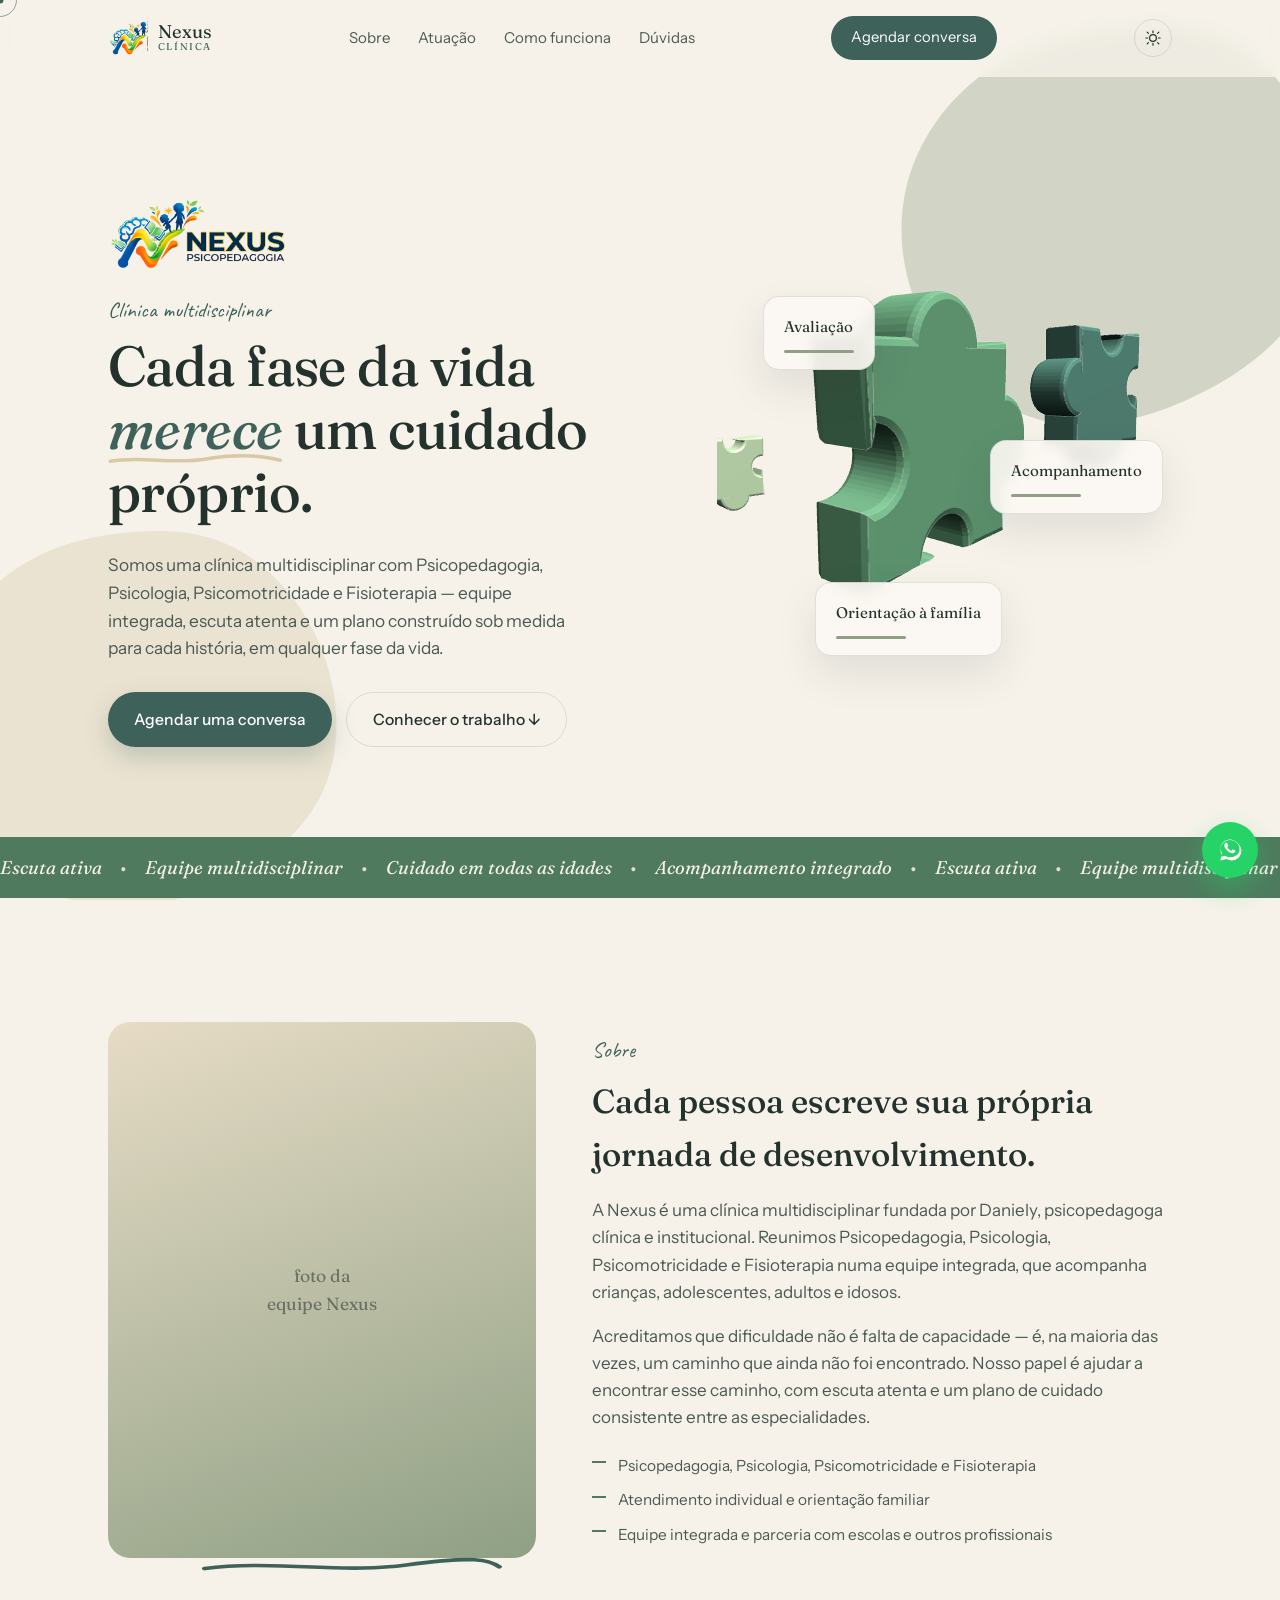
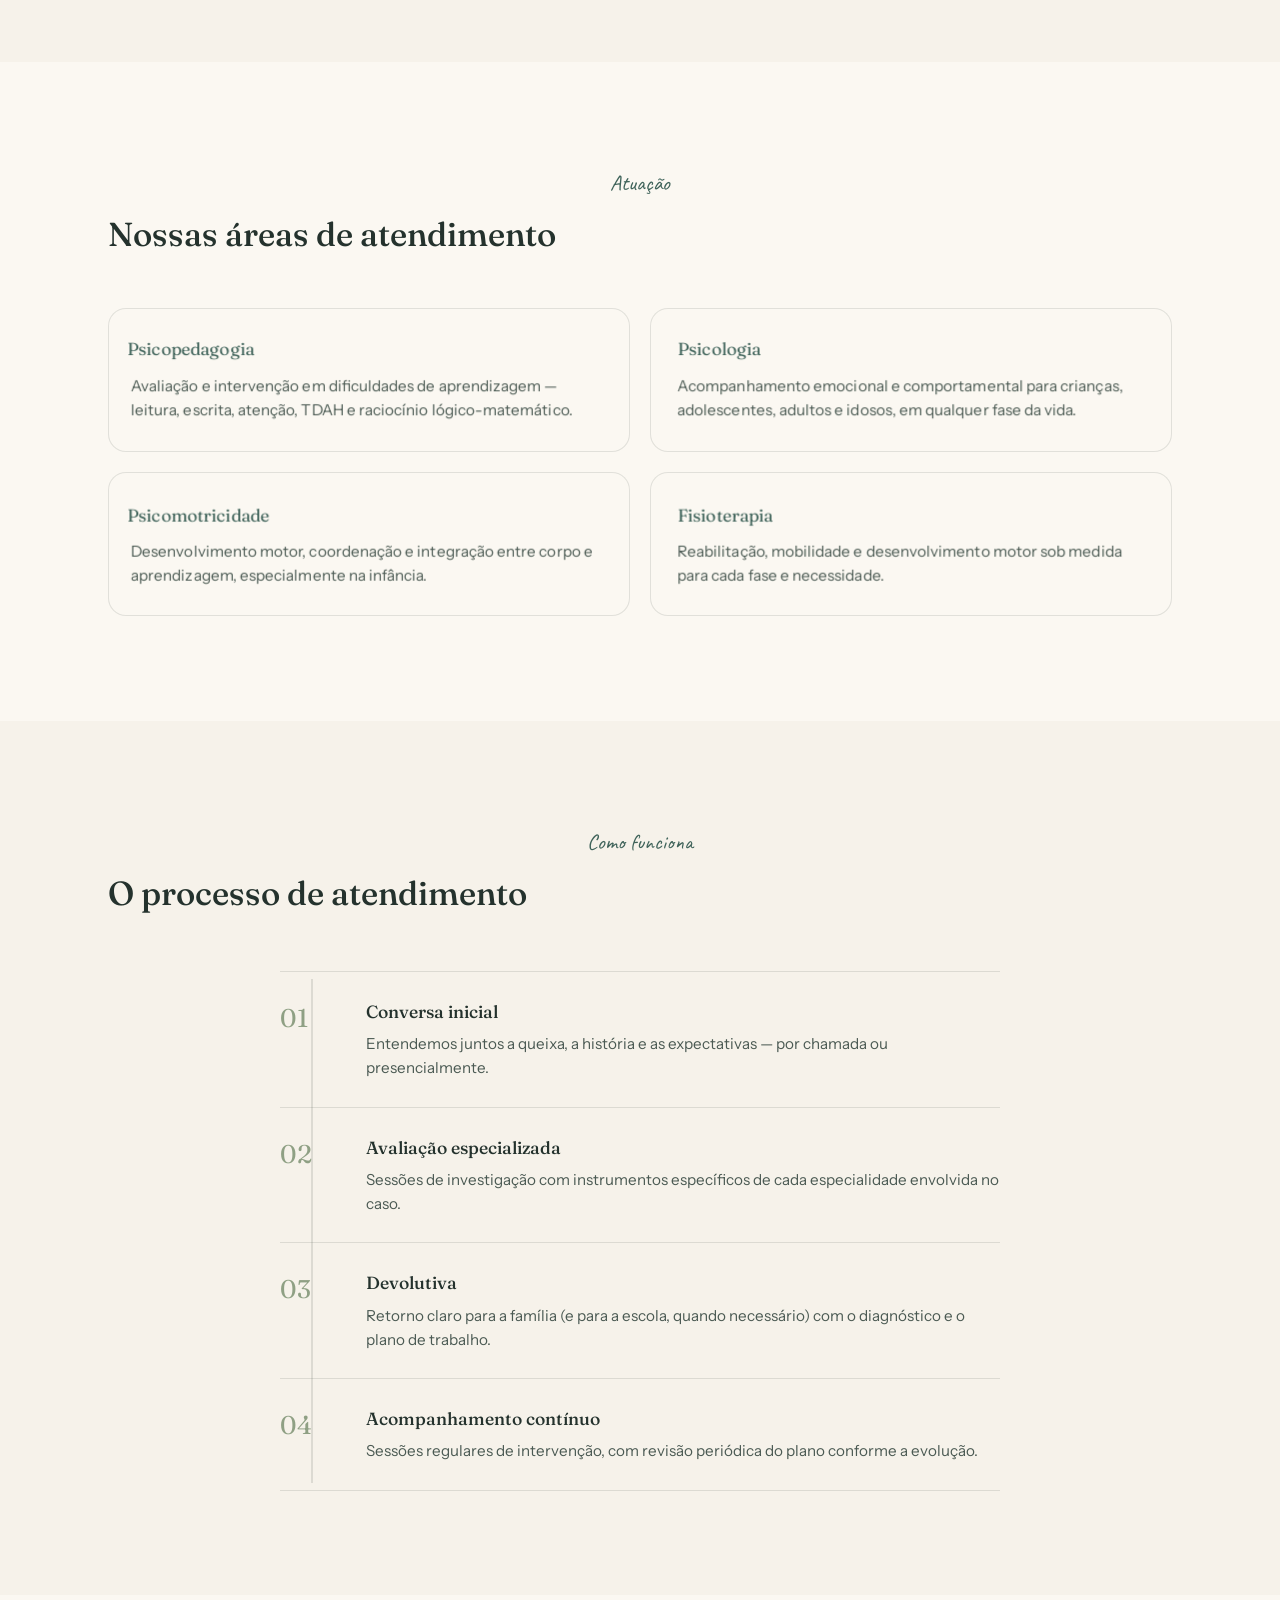
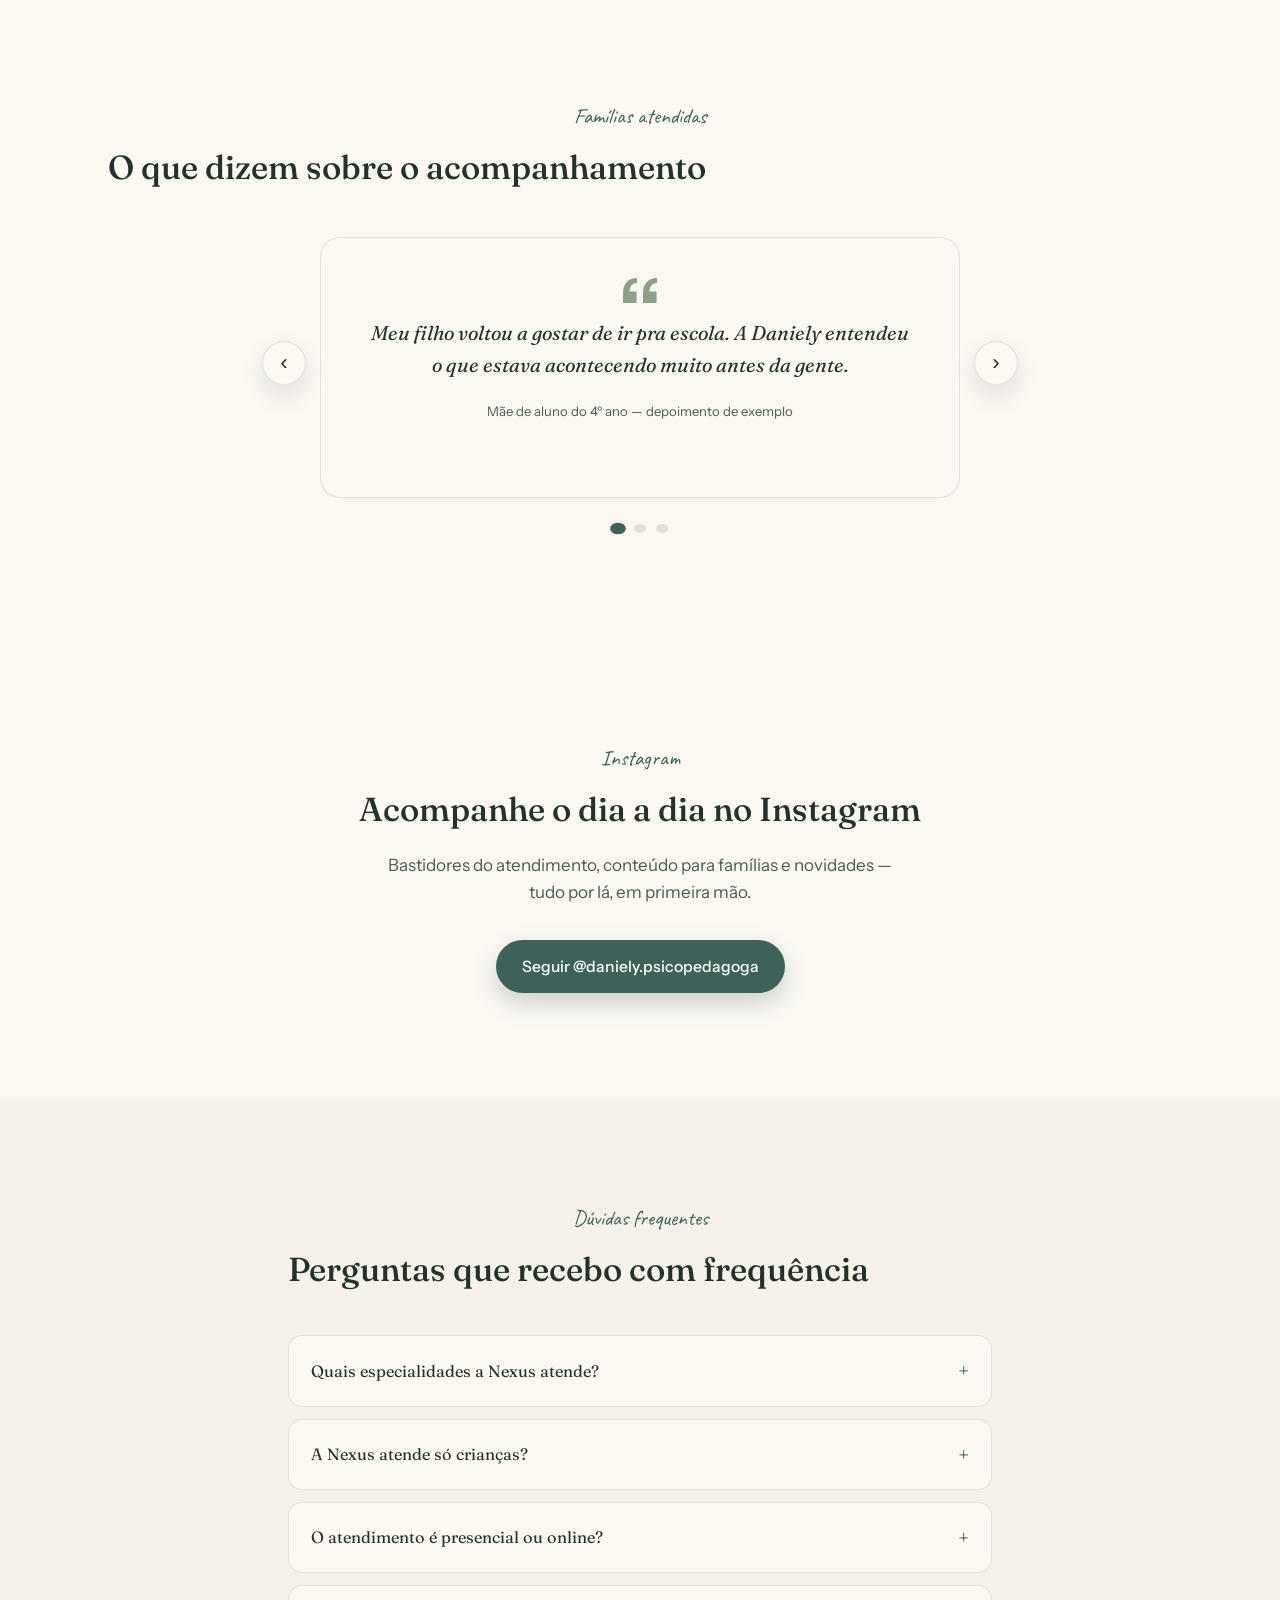
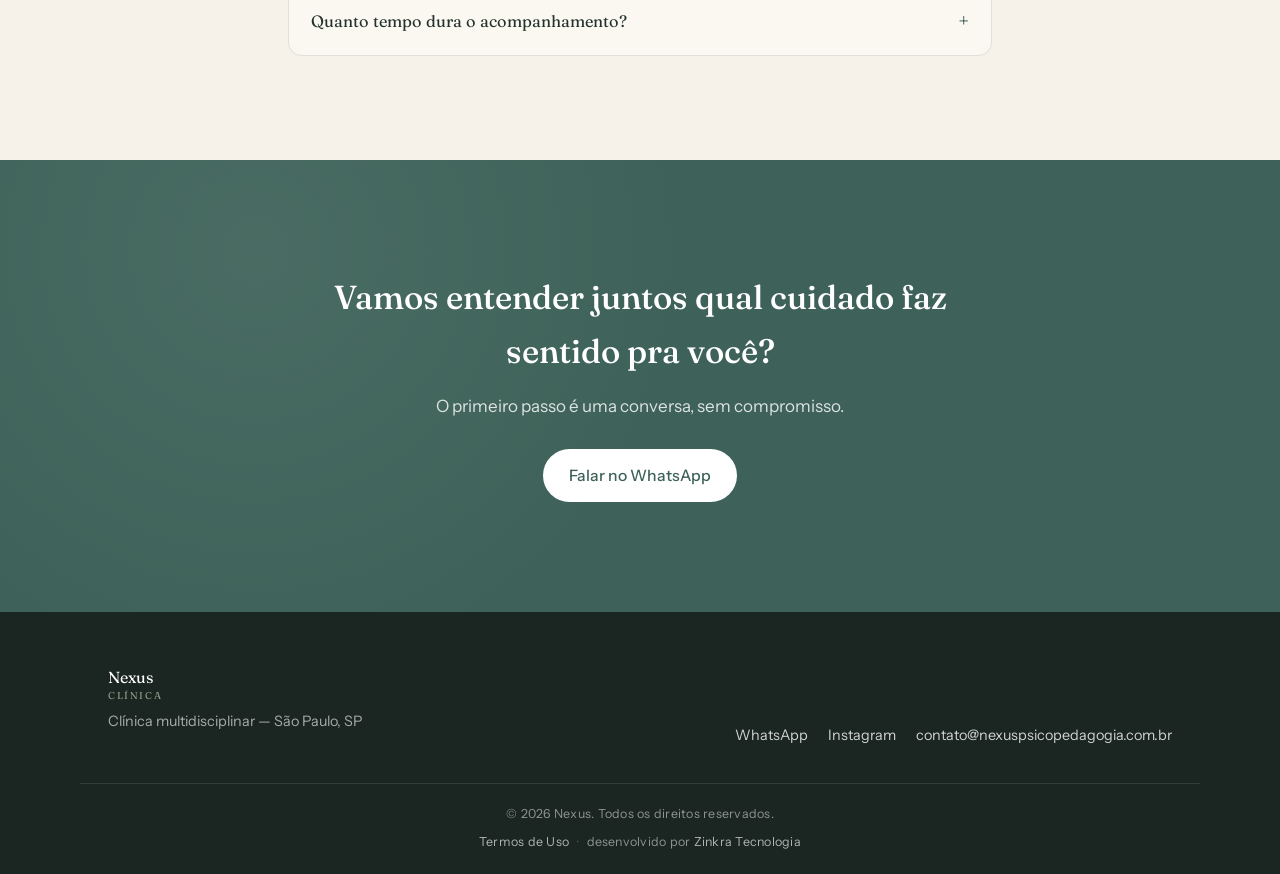
==== commit 049aabcc: "Remove secao de galeria temporariamente ate a Daniely mandar fotos reais Fotos usadas ate agora eram" ====
--- a/index.html
+++ b/index.html
@@ -139,7 +139,6 @@
     <nav class="nav-links">
       <a href="#sobre">Sobre</a>
       <a href="#atuacao">Atuação</a>
-      <a href="#galeria">Galeria</a>
       <a href="#processo">Como funciona</a>
       <a href="#duvidas">Dúvidas</a>
     </nav>
@@ -323,7 +322,7 @@
     </div>
   </section>
 
-  <!-- GALERIA -->
+  <!-- GALERIA (removida temporariamente até a Daniely mandar fotos reais)
   <section class="section" id="galeria">
     <svg class="doodle doodle-sparkle doodle-galeria-1 doodle-v2" viewBox="0 0 100 100" aria-hidden="true">
       <path pathLength="100" d="M50 8 C 54 34 66 46 92 50 C 66 54 54 66 50 92 C 46 66 34 54 8 50 C 34 46 46 34 50 8 Z"/>
@@ -370,6 +369,7 @@
       <div class="gallery-dots" id="galleryDots"></div>
     </div>
   </section>
+  -->
 
   <!-- PROCESSO -->
   <section class="section" id="processo">
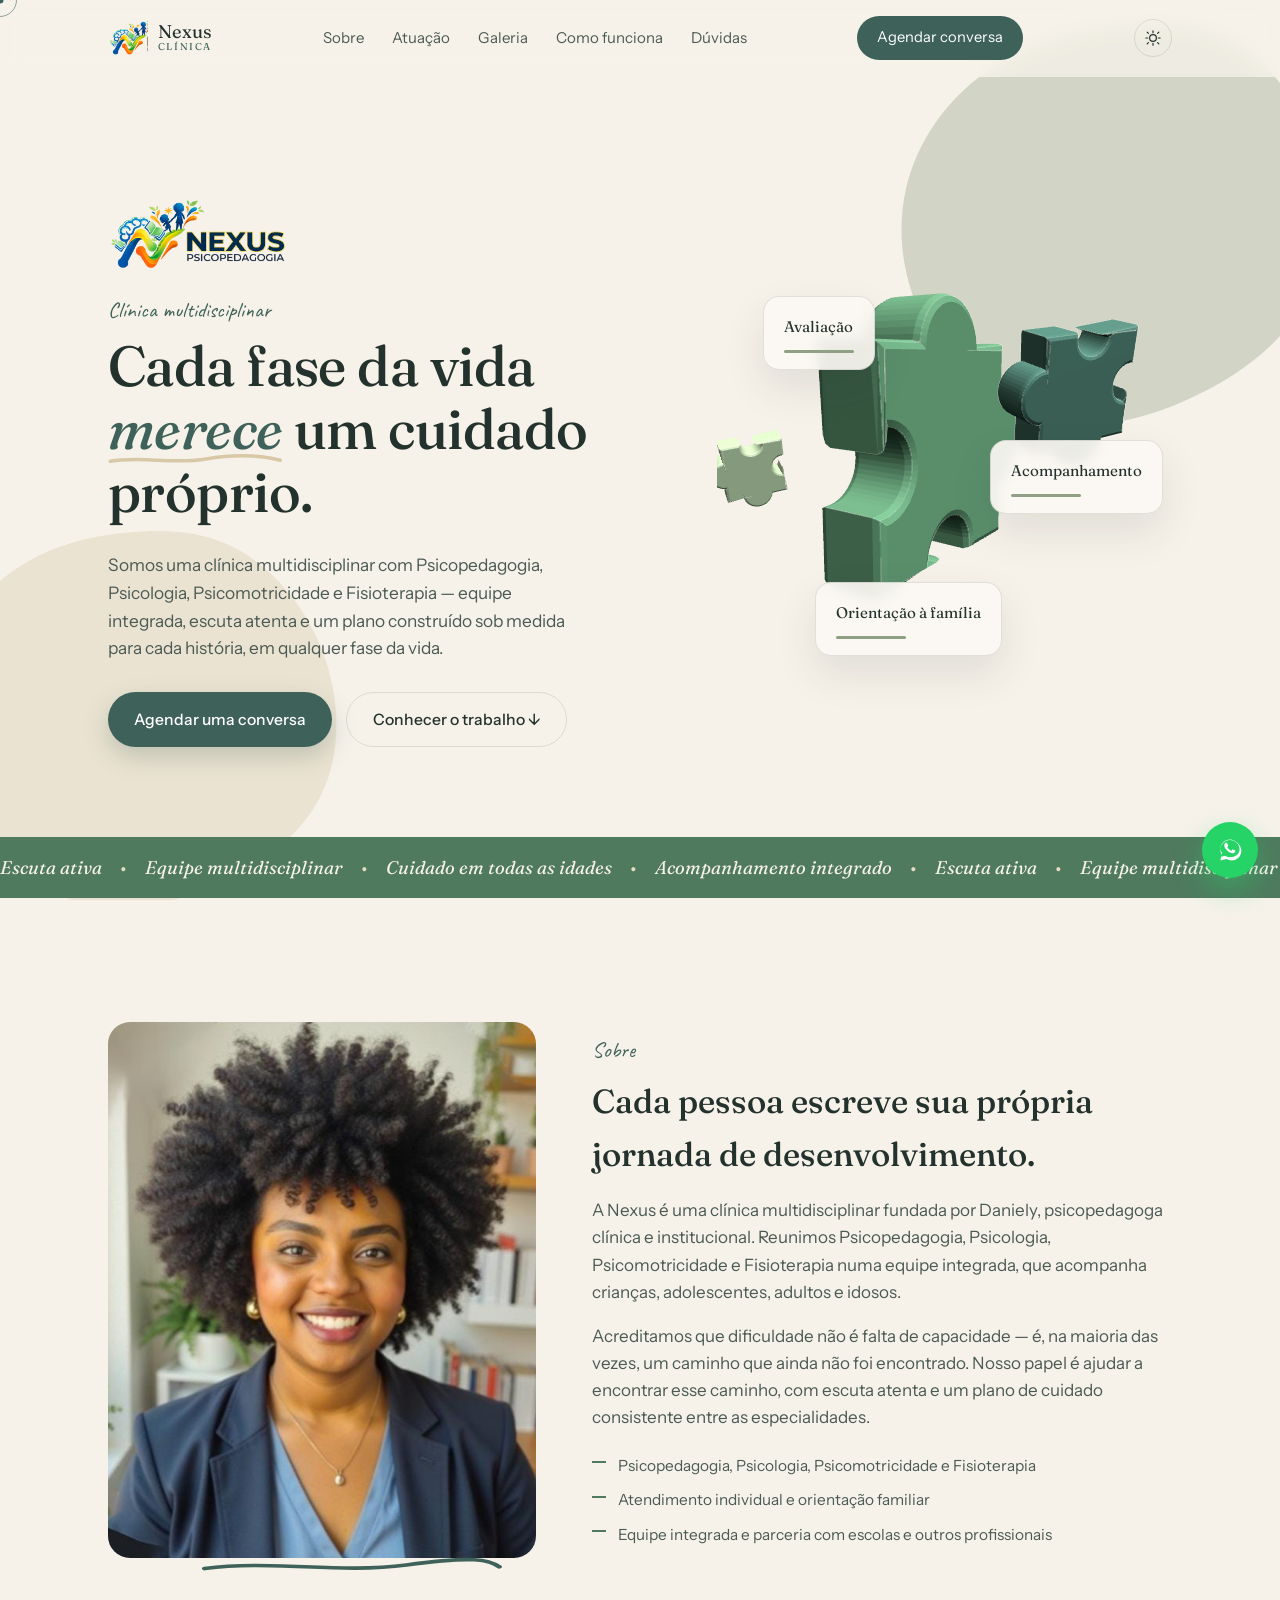
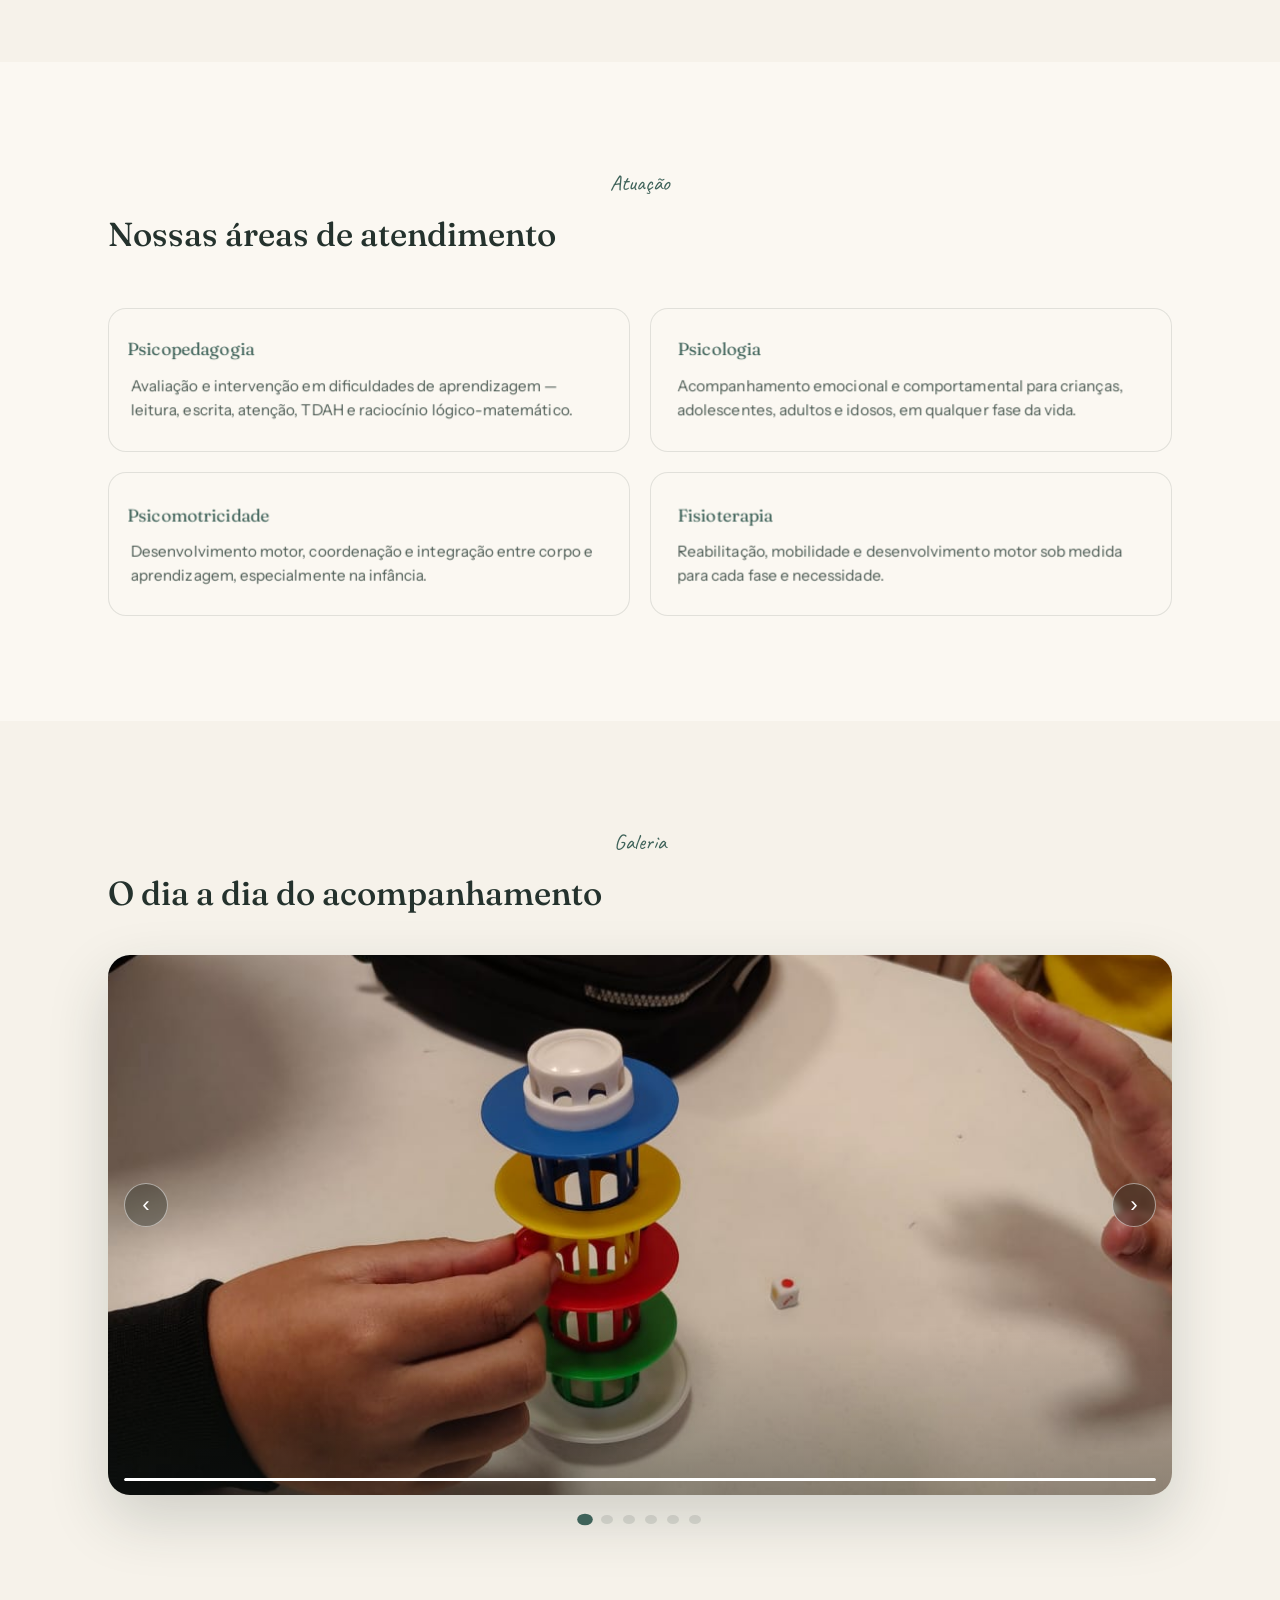
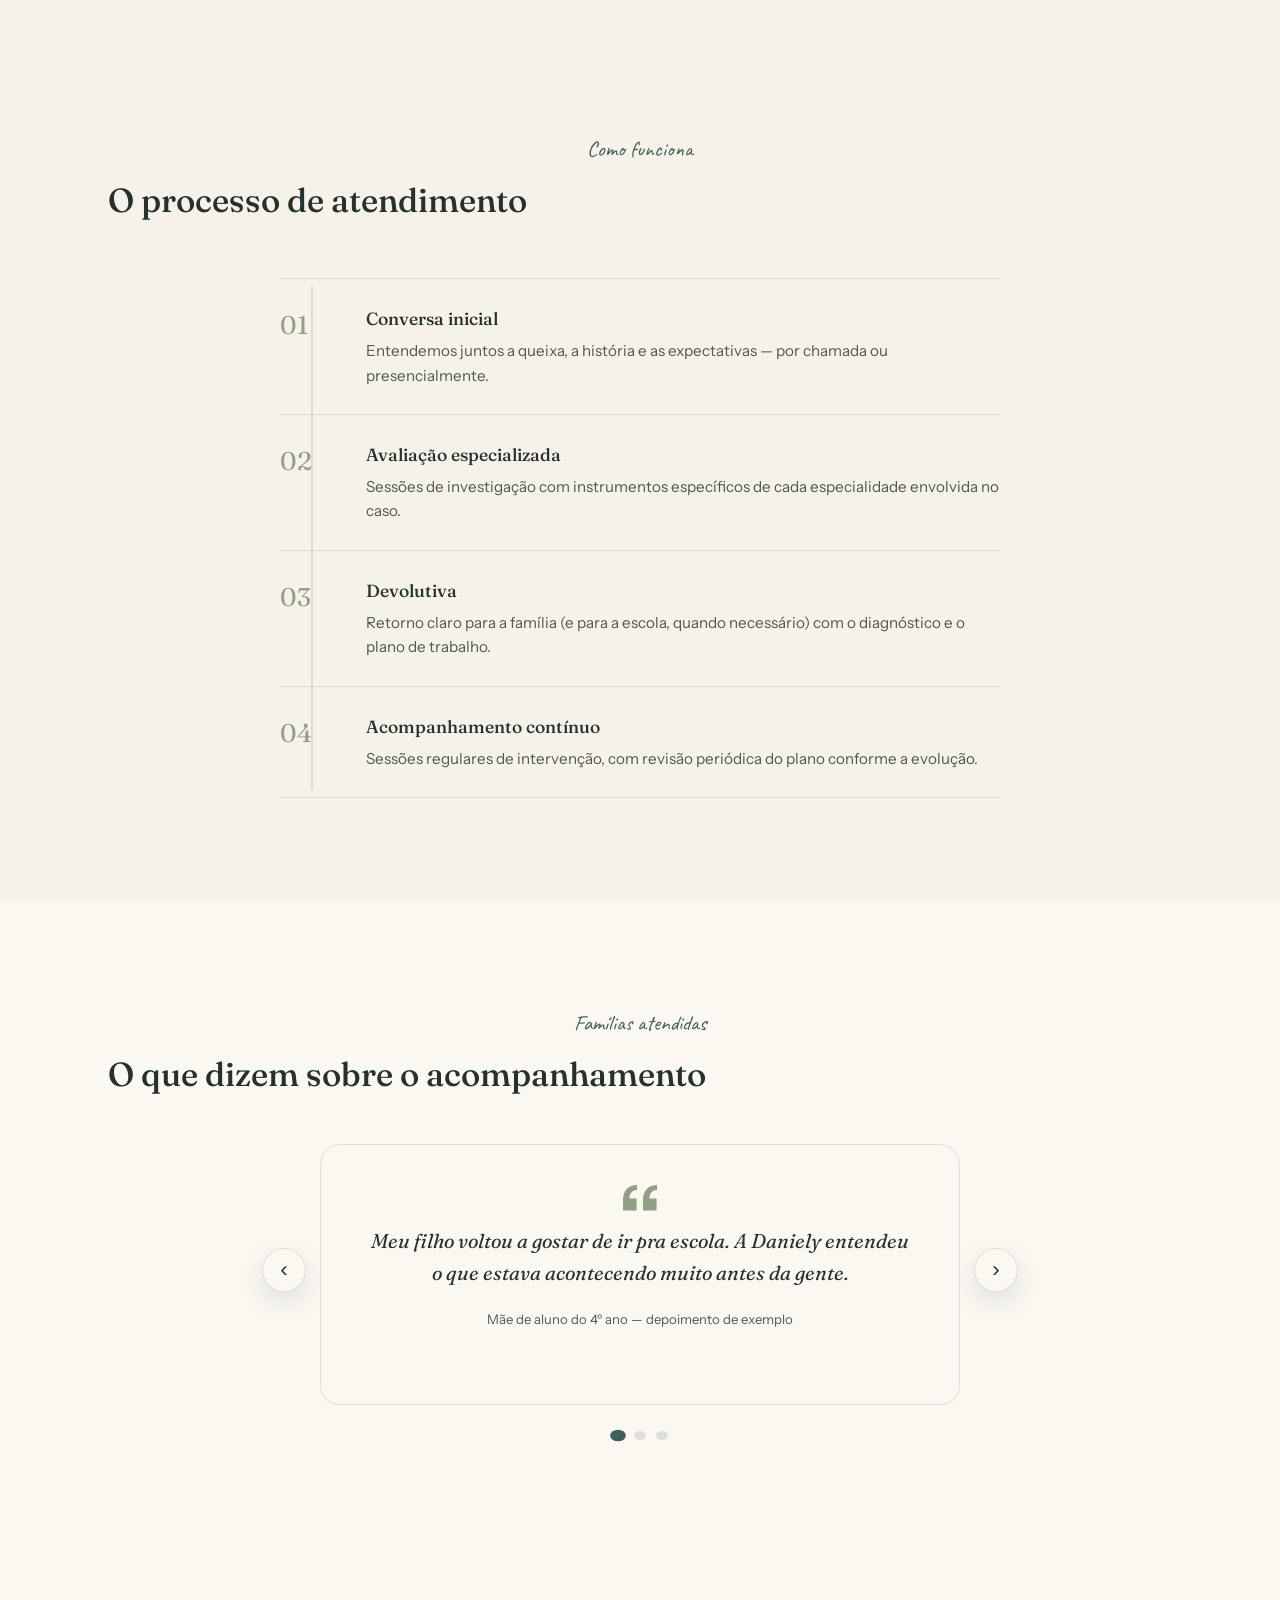
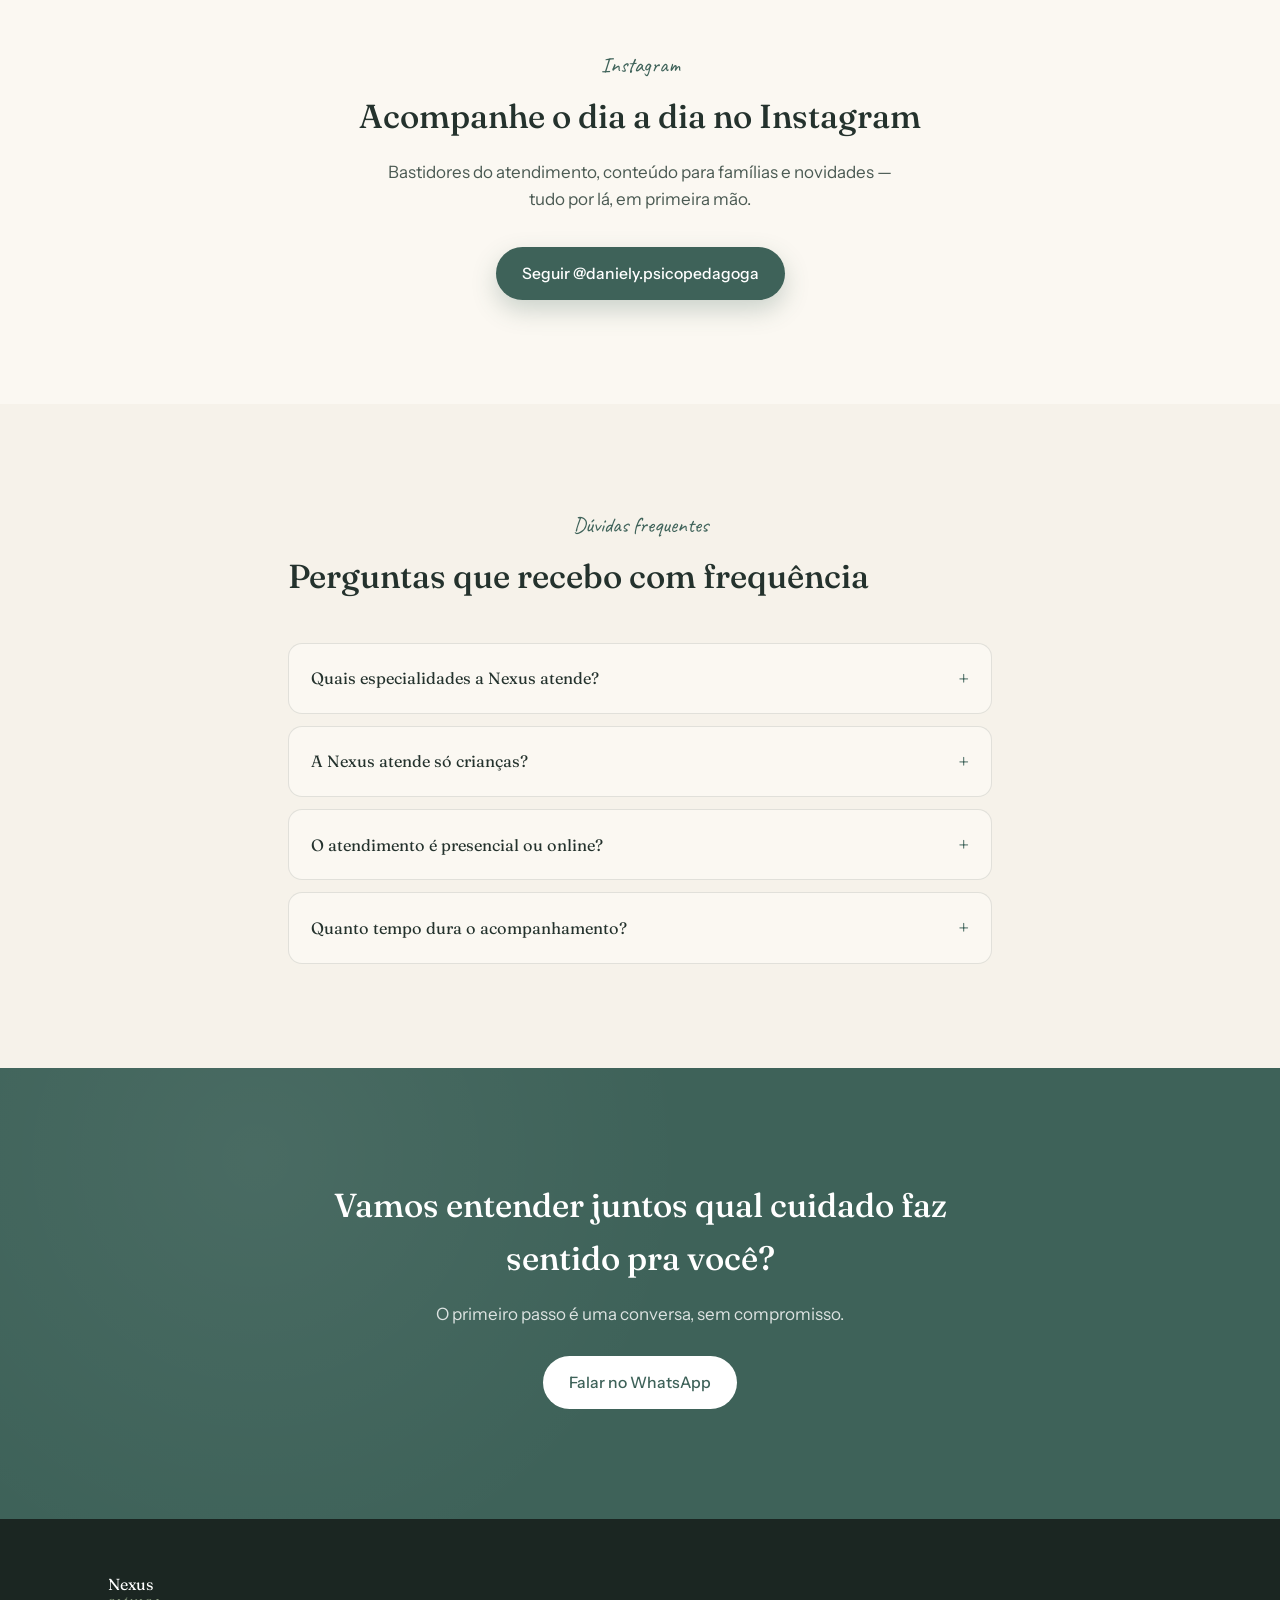
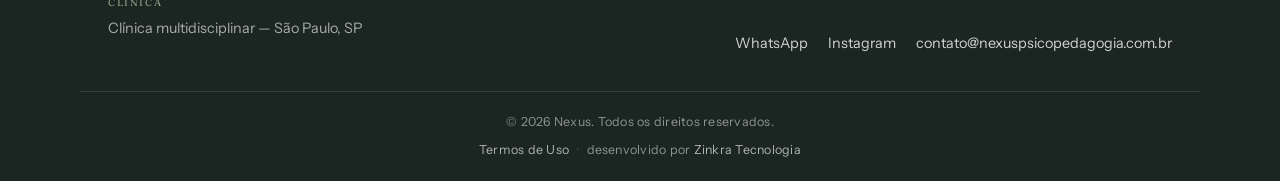
==== commit 0e464379: "Ativa galeria com fotos reais e atualiza WhatsApp da Daniely Reativa o carrossel da secao Galeria (e" ====
--- a/index.html
+++ b/index.html
@@ -139,10 +139,11 @@
     <nav class="nav-links">
       <a href="#sobre">Sobre</a>
       <a href="#atuacao">Atuação</a>
+      <a href="#galeria">Galeria</a>
       <a href="#processo">Como funciona</a>
       <a href="#duvidas">Dúvidas</a>
     </nav>
-    <a class="nav-cta" href="https://wa.me/5500000000000" target="_blank" rel="noopener">Agendar conversa</a>
+    <a class="nav-cta" href="https://wa.me/5511966138769" target="_blank" rel="noopener">Agendar conversa</a>
     <button class="theme-toggle" id="themeToggle" aria-label="Alternar modo escuro">
       <svg class="icon-sun" viewBox="0 0 24 24" width="18" height="18"><circle cx="12" cy="12" r="4.5" fill="none" stroke="currentColor" stroke-width="1.6"/><g stroke="currentColor" stroke-width="1.6" stroke-linecap="round"><path d="M12 2.5v2.4M12 19.1v2.4M4.2 4.2l1.7 1.7M18.1 18.1l1.7 1.7M2.5 12h2.4M19.1 12h2.4M4.2 19.8l1.7-1.7M18.1 5.9l1.7-1.7"/></g></svg>
       <svg class="icon-moon" viewBox="0 0 24 24" width="18" height="18"><path fill="currentColor" d="M20 14.5A8.5 8.5 0 019.5 4 8.5 8.5 0 1020 14.5z"/></svg>
@@ -176,7 +177,7 @@
         fase da vida.
       </p>
       <div class="hero-actions reveal">
-        <a class="btn btn-primary magnetic" href="https://wa.me/5500000000000" target="_blank" rel="noopener">Agendar uma conversa</a>
+        <a class="btn btn-primary magnetic" href="https://wa.me/5511966138769" target="_blank" rel="noopener">Agendar uma conversa</a>
         <a class="btn btn-ghost magnetic" href="#sobre">Conhecer o trabalho ↓</a>
       </div>
     </div>
@@ -254,8 +255,8 @@
     <div class="section-inner split">
       <div class="split-media reveal" aria-hidden="true">
         <div class="portrait-frame">
-          <div class="portrait-placeholder">
-            <span>foto da<br>equipe Nexus</span>
+          <div class="portrait-photo">
+            <img src="assets/daniely-foto-principal.png" alt="Daniely, fundadora da Nexus" loading="lazy">
           </div>
           <svg class="frame-underline" viewBox="0 0 220 20" preserveAspectRatio="none">
             <path d="M2 14 C 50 4, 100 20, 150 10 S 210 4, 218 12" />
@@ -322,7 +323,7 @@
     </div>
   </section>
 
-  <!-- GALERIA (removida temporariamente até a Daniely mandar fotos reais)
+  <!-- GALERIA -->
   <section class="section" id="galeria">
     <svg class="doodle doodle-sparkle doodle-galeria-1 doodle-v2" viewBox="0 0 100 100" aria-hidden="true">
       <path pathLength="100" d="M50 8 C 54 34 66 46 92 50 C 66 54 54 66 50 92 C 46 66 34 54 8 50 C 34 46 46 34 50 8 Z"/>
@@ -336,25 +337,22 @@
       <div class="gallery-feature reveal" id="galleryFeature">
         <div class="gallery-feature-track" id="galleryTrack">
           <figure class="gallery-slide is-active">
-            <img src="assets/gallery-1.jpg" alt="Daniely em evento de psicopedagogia" loading="lazy">
+            <img src="assets/gallery-1.jpg" alt="Criança sentada durante atividade lúdica de acompanhamento" loading="lazy">
           </figure>
           <figure class="gallery-slide">
-            <img src="assets/gallery-4.jpg" alt="Daniely com um grupo de crianças atendidas" loading="lazy">
+            <img src="assets/gallery-2.jpg" alt="Crianças jogando um jogo de encaixe durante a sessão" loading="lazy">
           </figure>
           <figure class="gallery-slide">
-            <img src="assets/gallery-2.jpg" alt="Adolescentes atendidos, momento descontraído" loading="lazy">
+            <img src="assets/gallery-3.jpg" alt="Crianças em atividade de coordenação motora com jogo de mesa" loading="lazy">
           </figure>
           <figure class="gallery-slide">
-            <img src="assets/gallery-5.jpg" alt="Formatura de turma de alunos" loading="lazy">
+            <img src="assets/gallery-4.jpg" alt="Criança pulando em cama elástica durante estímulo psicomotor" loading="lazy">
           </figure>
           <figure class="gallery-slide">
-            <img src="assets/gallery-3.jpg" alt="Selfie em grupo com adolescentes atendidos" loading="lazy">
+            <img src="assets/gallery-5.jpg" alt="Espaço lúdico usado nas atividades de acompanhamento" loading="lazy">
           </figure>
           <figure class="gallery-slide">
-            <img src="assets/gallery-6.jpg" alt="Abraço emocionado em cerimônia de formatura" loading="lazy">
-          </figure>
-          <figure class="gallery-slide">
-            <img src="assets/gallery-7.jpg" alt="Grupo de adolescentes atendidos em sala de estudos" loading="lazy">
+            <img src="assets/gallery-6.jpg" alt="Atividade com blocos de montar durante a sessão" loading="lazy">
           </figure>
         </div>
         <svg class="gallery-scratch" id="galleryScratch" viewBox="0 0 100 56" preserveAspectRatio="none" aria-hidden="true">
@@ -369,7 +367,6 @@
       <div class="gallery-dots" id="galleryDots"></div>
     </div>
   </section>
-  -->
 
   <!-- PROCESSO -->
   <section class="section" id="processo">
@@ -535,7 +532,7 @@
     <div class="section-inner center">
       <h2 class="reveal">Vamos entender juntos qual cuidado faz sentido pra você?</h2>
       <p class="reveal">O primeiro passo é uma conversa, sem compromisso.</p>
-      <a class="btn btn-primary magnetic reveal" href="https://wa.me/5500000000000" target="_blank" rel="noopener">Falar no WhatsApp</a>
+      <a class="btn btn-primary magnetic reveal" href="https://wa.me/5511966138769" target="_blank" rel="noopener">Falar no WhatsApp</a>
     </div>
   </section>
 
@@ -554,7 +551,7 @@
       <p>Clínica multidisciplinar — São Paulo, SP</p>
     </div>
     <div class="footer-contact">
-      <a href="https://wa.me/5500000000000" target="_blank" rel="noopener">WhatsApp</a>
+      <a href="https://wa.me/5511966138769" target="_blank" rel="noopener">WhatsApp</a>
       <a href="https://www.instagram.com/daniely.psicopedagoga/" target="_blank" rel="noopener">Instagram</a>
       <a href="mailto:contato@nexuspsicopedagogia.com.br">contato@nexuspsicopedagogia.com.br</a>
     </div>
@@ -569,7 +566,7 @@
   </div>
 </footer>
 
-<a class="wa-float" href="https://wa.me/5500000000000" target="_blank" rel="noopener" aria-label="Conversar no WhatsApp">
+<a class="wa-float" href="https://wa.me/5511966138769" target="_blank" rel="noopener" aria-label="Conversar no WhatsApp">
   <svg viewBox="0 0 32 32" width="26" height="26" fill="currentColor"><path d="M16 3C9.4 3 4 8.4 4 15c0 2.4.7 4.6 1.9 6.5L4 29l7.7-1.8c1.9 1 4 1.6 6.3 1.6 6.6 0 12-5.4 12-12S22.6 3 16 3zm0 21.8c-2 0-3.9-.5-5.6-1.5l-.4-.2-4.6 1.1 1.1-4.5-.3-.4C4.9 17.6 4.2 15.9 4.2 15 4.2 9.1 9.6 3.7 16 3.7S27.8 9.1 27.8 15 22.4 24.8 16 24.8zm6.3-8.4c-.3-.2-2-1-2.3-1.1-.3-.1-.5-.2-.8.2-.2.3-.9 1.1-1.1 1.3-.2.2-.4.3-.7.1-.3-.2-1.4-.5-2.7-1.7-1-.9-1.7-2-1.9-2.3-.2-.3 0-.5.1-.7.1-.1.3-.4.5-.6.2-.2.2-.3.3-.6.1-.2 0-.5 0-.7-.1-.2-.8-1.9-1.1-2.6-.3-.7-.6-.6-.8-.6h-.7c-.2 0-.6.1-.9.4-.3.3-1.2 1.2-1.2 2.9s1.2 3.4 1.4 3.6c.2.2 2.4 3.7 5.8 5.1.8.3 1.4.6 1.9.7.8.3 1.5.2 2.1.1.6-.1 2-.8 2.2-1.6.3-.8.3-1.5.2-1.6-.1-.2-.3-.2-.6-.4z"/></svg>
 </a>
 
--- a/style.css
+++ b/style.css
@@ -228,6 +228,12 @@
   background:linear-gradient(160deg, var(--sand) 0%, var(--sage) 100%);
   display:flex; align-items:center; justify-content:center;
   color:rgba(36,50,45,.55); font-family:var(--display); font-size:1.1rem; text-align:center;
+}
+.portrait-photo{
+  aspect-ratio:4/5; border-radius:var(--radius); overflow:hidden;
+}
+.portrait-photo img{
+  width:100%; height:100%; object-fit:cover; display:block;
 }
 .frame-underline{ position:absolute; bottom:-16px; right:8%; width:70%; height:18px; color:var(--teal); }
 .frame-underline path{ fill:none; stroke:currentColor; stroke-width:4; stroke-linecap:round; }
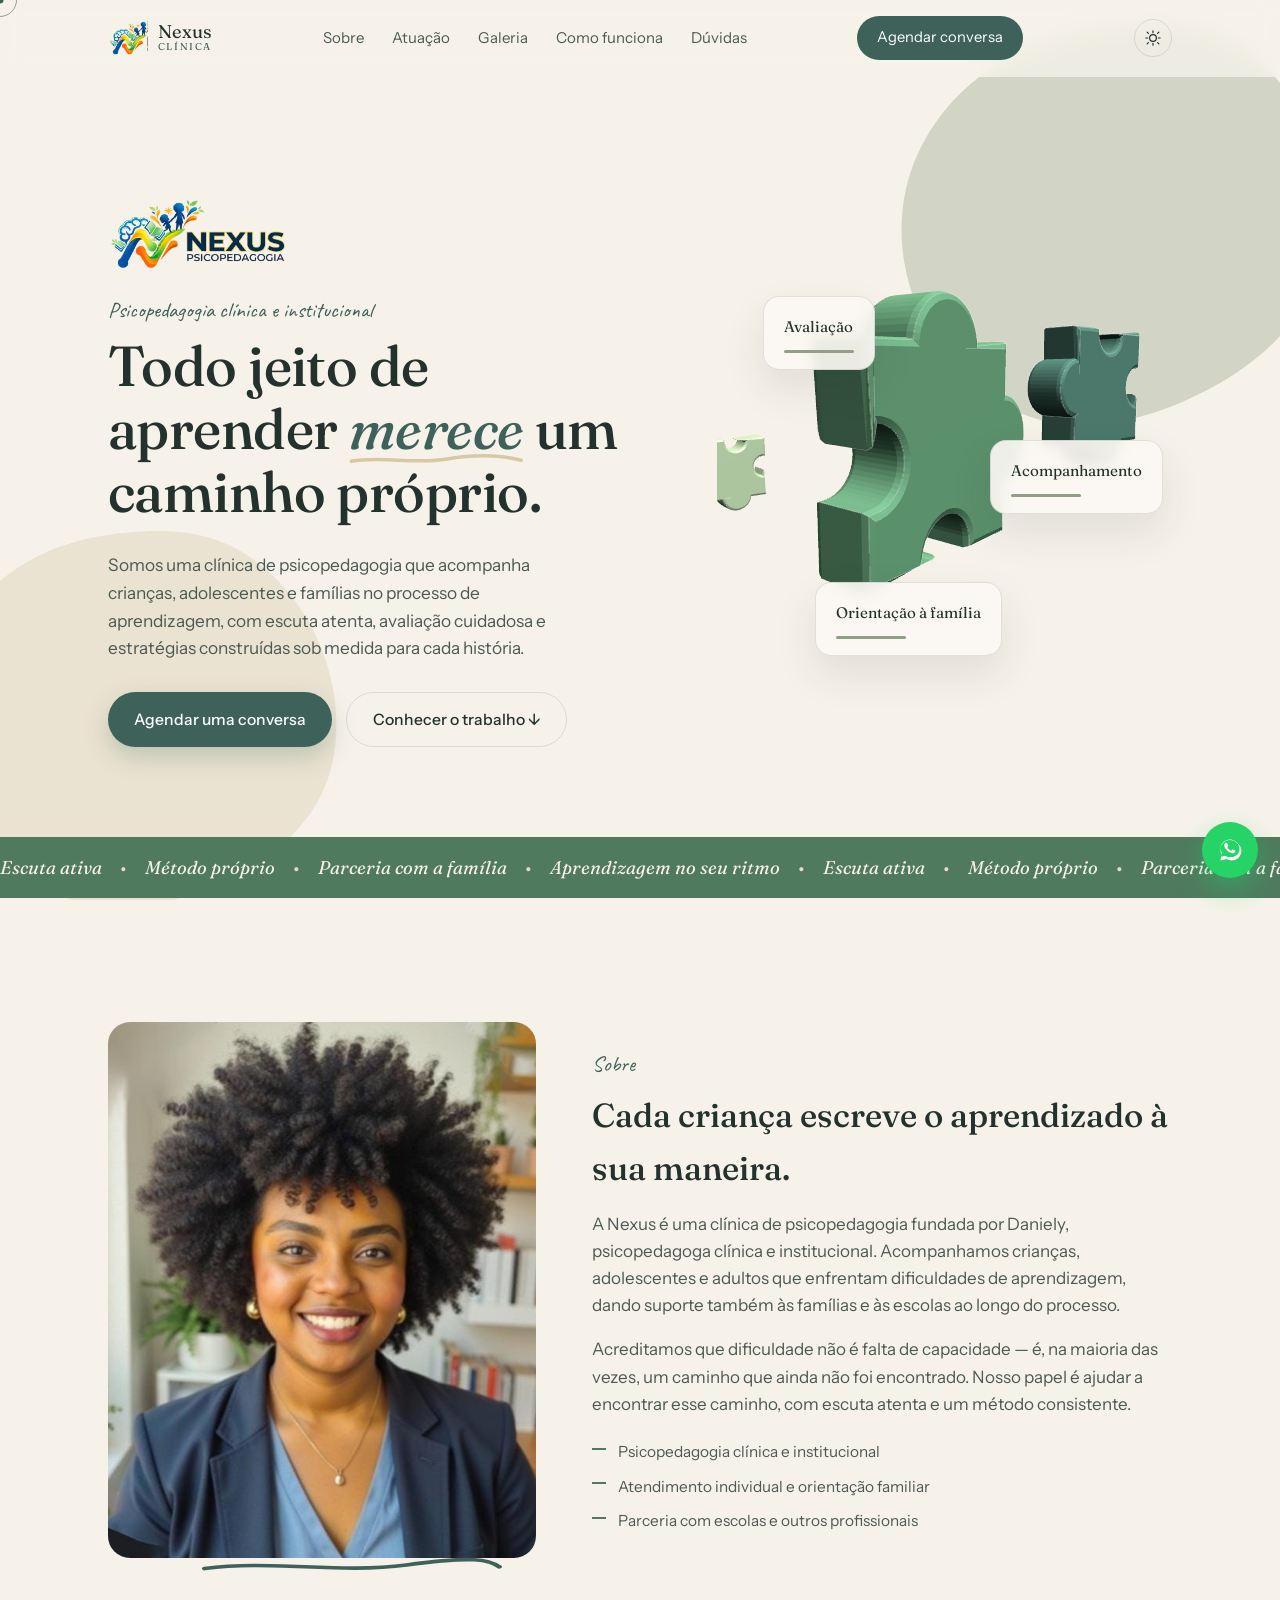
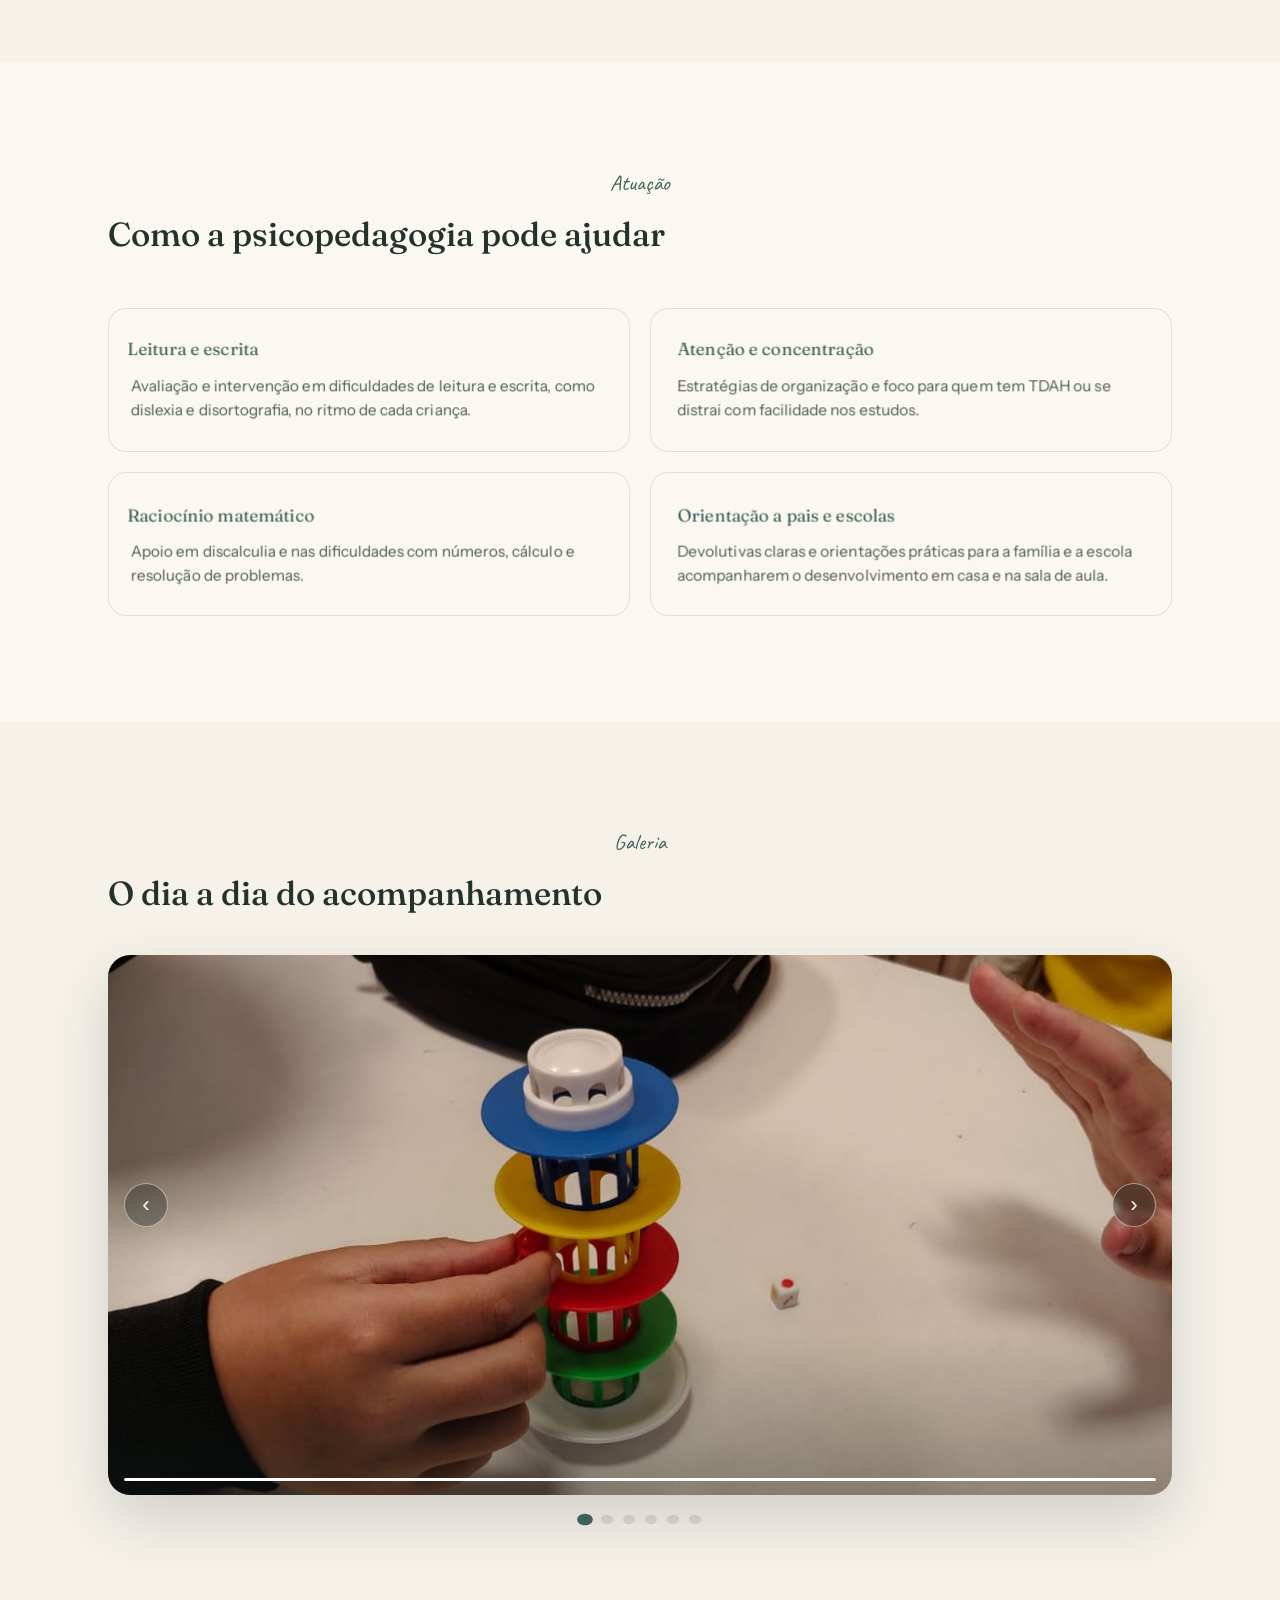
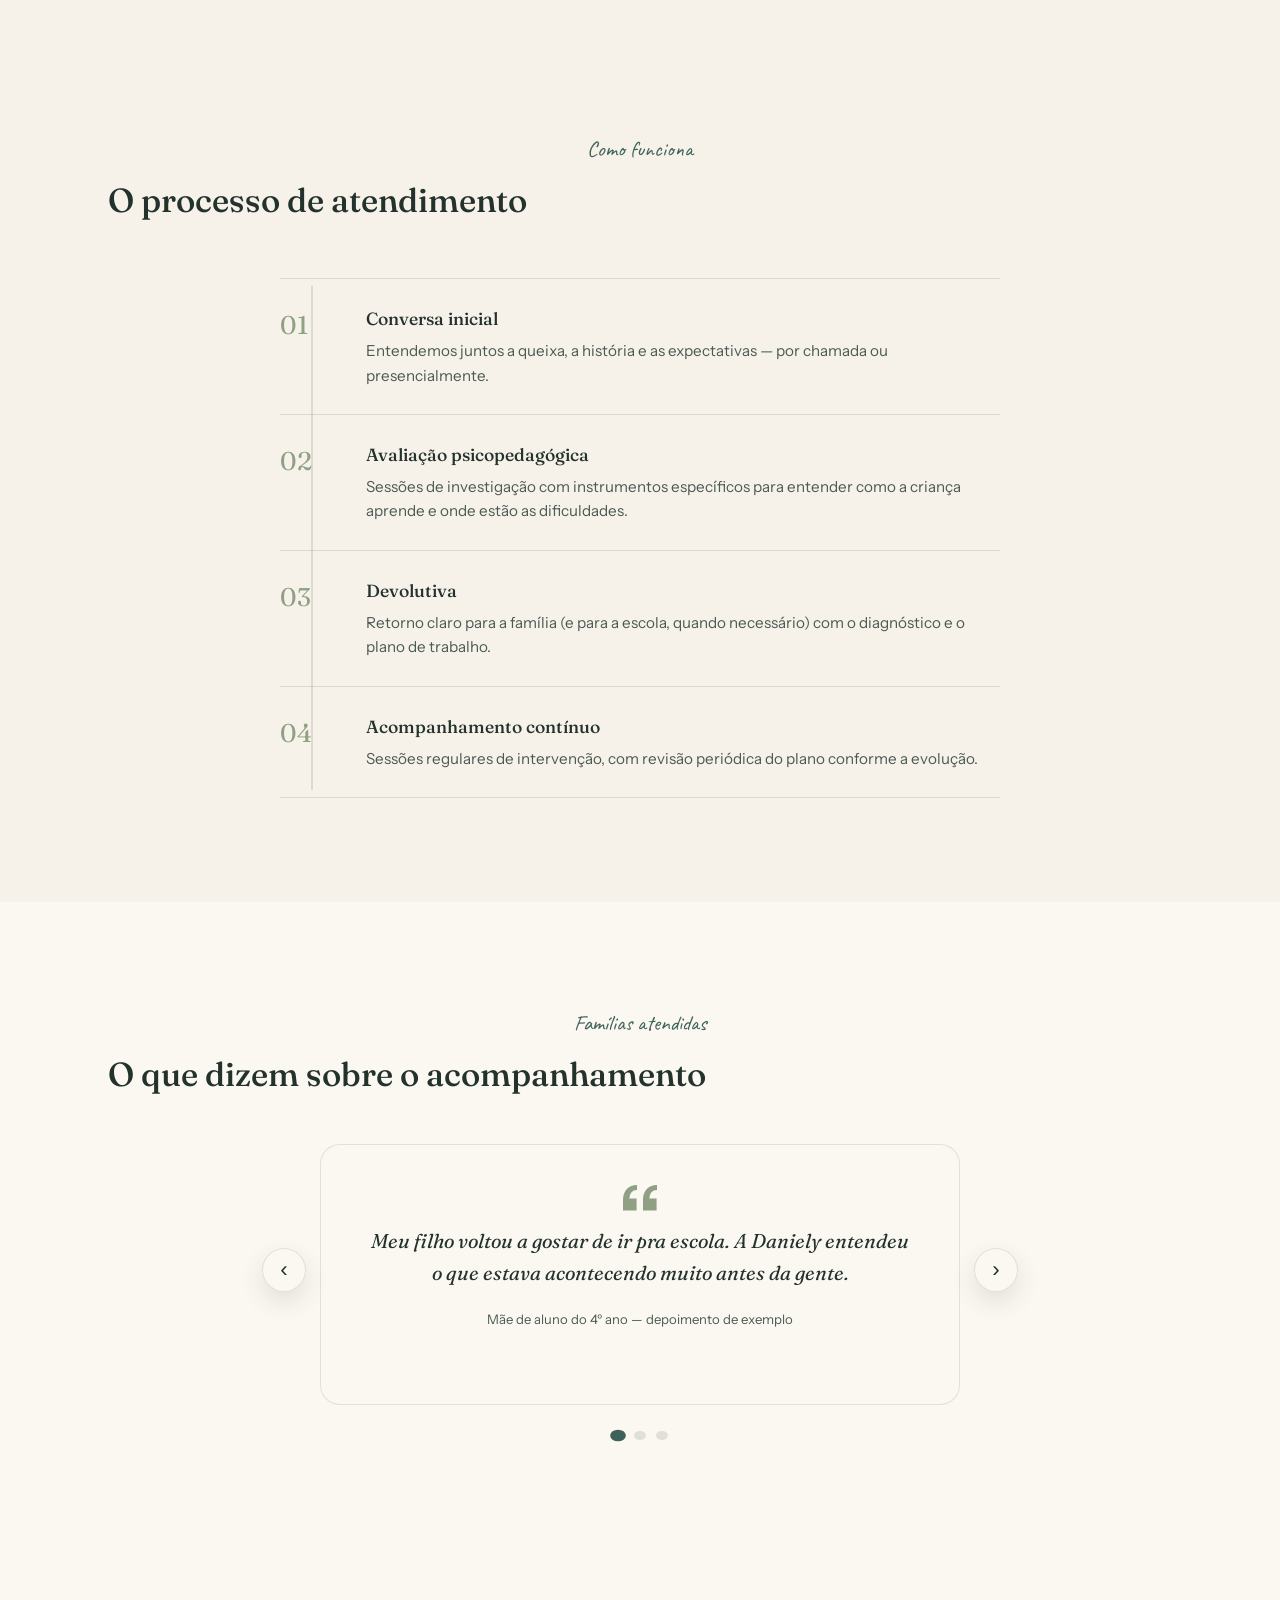
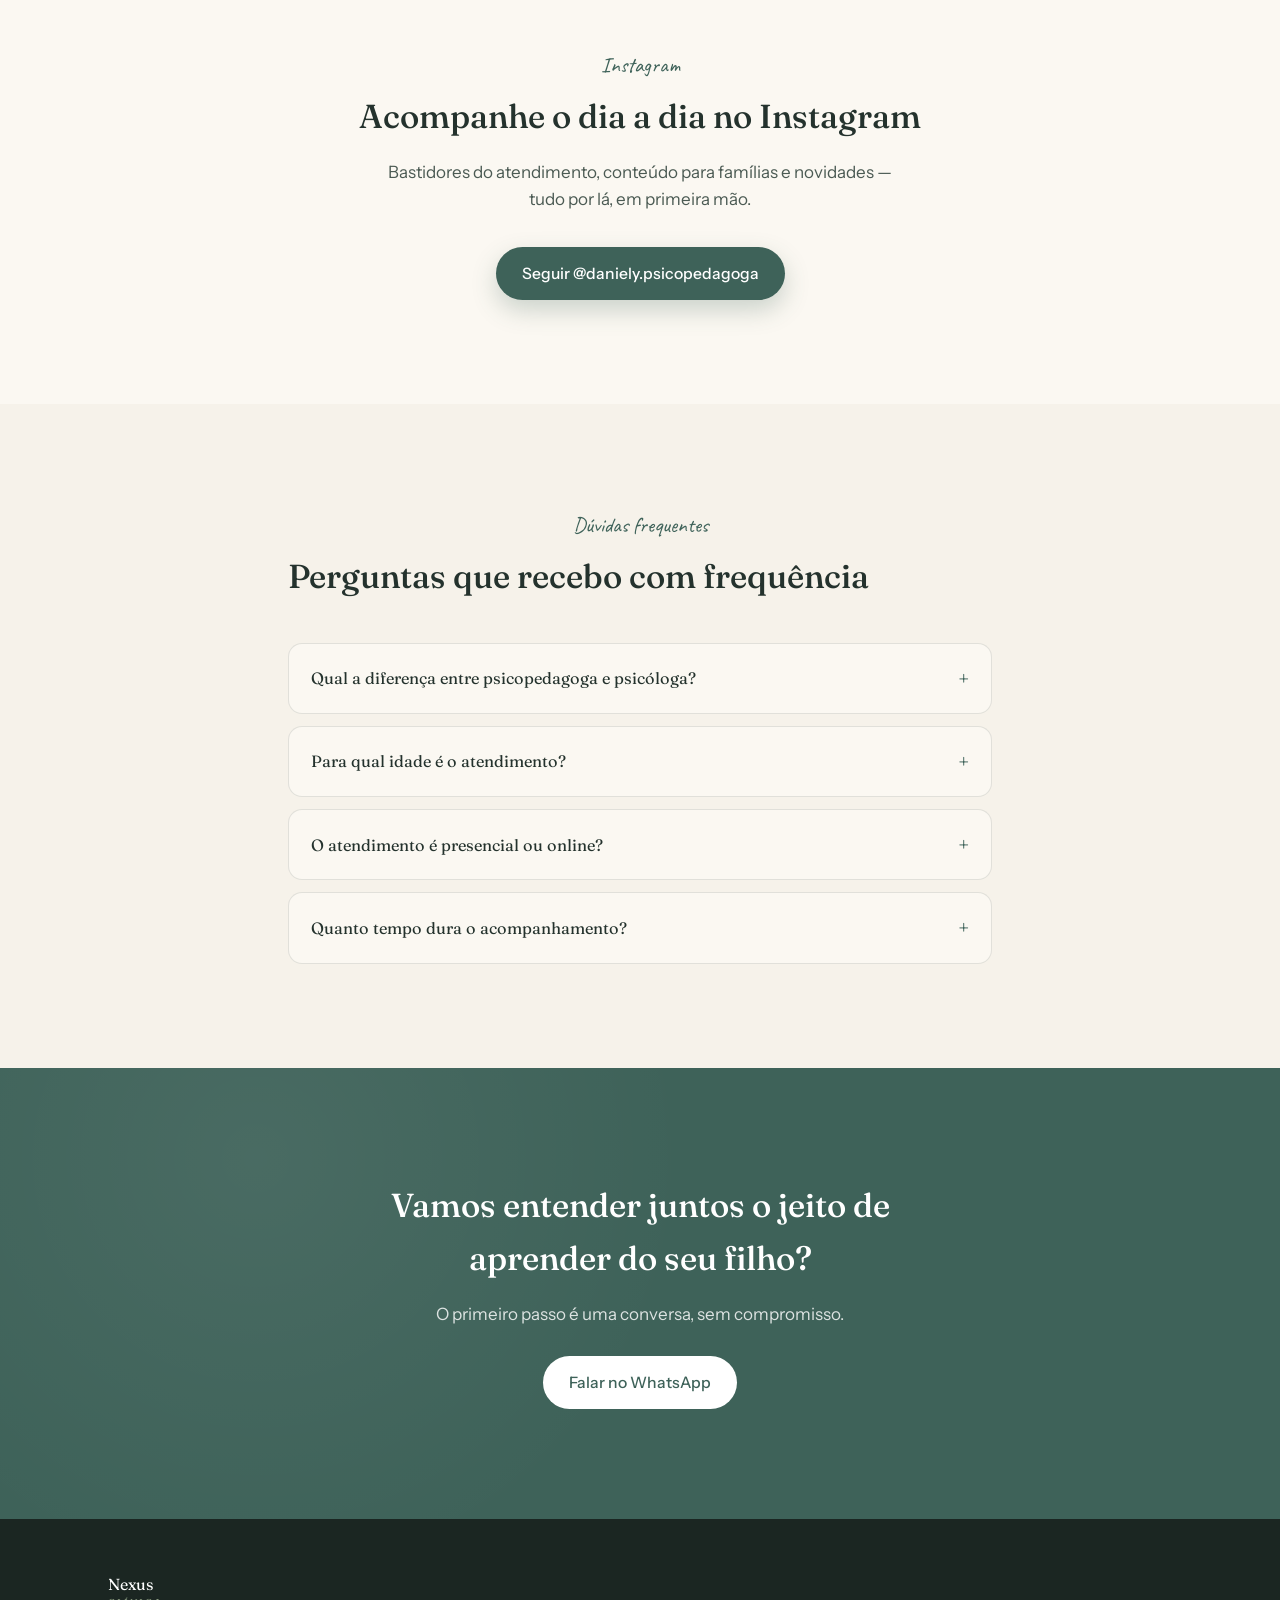
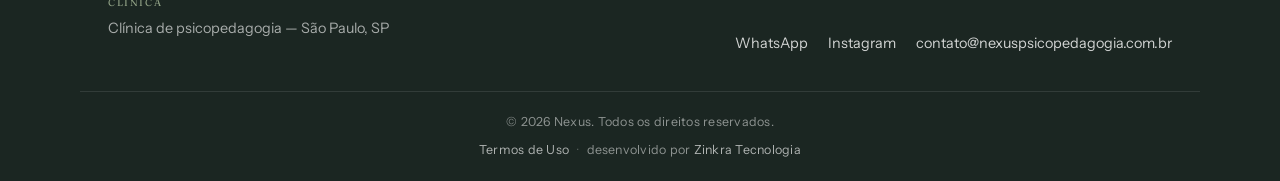
==== commit d63c20e7: "Reposiciona o site como clínica de psicopedagogia Remove Psicologia, Psicomotricidade e Fisioterapia" ====
--- a/index.html
+++ b/index.html
@@ -3,30 +3,30 @@
 <head>
 <meta charset="UTF-8">
 <meta name="viewport" content="width=device-width, initial-scale=1.0">
-<title>Nexus | Clínica Multidisciplinar em São Paulo, SP</title>
-<meta name="description" content="Nexus — clínica multidisciplinar em São Paulo. Psicopedagogia, Psicologia, Psicomotricidade e Fisioterapia, com equipe integrada, para todas as fases da vida.">
+<title>Nexus | Clínica de Psicopedagogia em São Paulo, SP</title>
+<meta name="description" content="Nexus, clínica de psicopedagogia em São Paulo. Avaliação e acompanhamento de dificuldades de aprendizagem: leitura, escrita, atenção, TDAH e matemática, com orientação à família e à escola.">
 <meta name="author" content="Nexus">
 <meta name="robots" content="index, follow">
-<link rel="canonical" href="https://www.nexuspsicopedagogia.com.br/">
+<link rel="canonical" href="https://www.clinicanexus.com.br/">
 <meta name="theme-color" content="#4F7A5E">
 
 <!-- Open Graph / Facebook, Instagram, WhatsApp -->
 <meta property="og:type" content="website">
 <meta property="og:site_name" content="Nexus">
 <meta property="og:locale" content="pt_BR">
-<meta property="og:url" content="https://www.nexuspsicopedagogia.com.br/">
-<meta property="og:title" content="Nexus | Clínica Multidisciplinar em São Paulo">
-<meta property="og:description" content="Psicopedagogia, Psicologia, Psicomotricidade e Fisioterapia — equipe integrada cuidando do desenvolvimento e bem-estar em todas as fases da vida.">
-<meta property="og:image" content="https://www.nexuspsicopedagogia.com.br/assets/og-image.jpg">
+<meta property="og:url" content="https://www.clinicanexus.com.br/">
+<meta property="og:title" content="Nexus | Clínica de Psicopedagogia em São Paulo">
+<meta property="og:description" content="Avaliação e acompanhamento psicopedagógico para crianças, adolescentes e adultos com dificuldades de aprendizagem.">
+<meta property="og:image" content="https://www.clinicanexus.com.br/assets/og-image.jpg">
 <meta property="og:image:width" content="1200">
 <meta property="og:image:height" content="630">
-<meta property="og:image:alt" content="Nexus — Clínica Multidisciplinar">
+<meta property="og:image:alt" content="Nexus — Clínica de Psicopedagogia">
 
 <!-- Twitter Card -->
 <meta name="twitter:card" content="summary_large_image">
-<meta name="twitter:title" content="Nexus | Clínica Multidisciplinar em São Paulo">
-<meta name="twitter:description" content="Psicopedagogia, Psicologia, Psicomotricidade e Fisioterapia — equipe integrada, para todas as fases da vida.">
-<meta name="twitter:image" content="https://www.nexuspsicopedagogia.com.br/assets/og-image.jpg">
+<meta name="twitter:title" content="Nexus | Clínica de Psicopedagogia em São Paulo">
+<meta name="twitter:description" content="Avaliação e acompanhamento psicopedagógico, com orientação à família e à escola.">
+<meta name="twitter:image" content="https://www.clinicanexus.com.br/assets/og-image.jpg">
 
 <!-- Favicon -->
 <link rel="icon" type="image/png" sizes="32x32" href="assets/favicon-32.png">
@@ -46,11 +46,11 @@
   "@context": "https://schema.org",
   "@type": "ProfessionalService",
   "name": "Nexus",
-  "description": "Clínica multidisciplinar — Psicopedagogia, Psicologia, Psicomotricidade e Fisioterapia, com equipe integrada, para todas as fases da vida.",
-  "url": "https://www.nexuspsicopedagogia.com.br/",
+  "description": "Clínica de psicopedagogia: avaliação e acompanhamento de dificuldades de aprendizagem, com orientação à família e à escola.",
+  "url": "https://www.clinicanexus.com.br/",
   "email": "contato@nexuspsicopedagogia.com.br",
-  "image": "https://www.nexuspsicopedagogia.com.br/assets/og-image.jpg",
-  "logo": "https://www.nexuspsicopedagogia.com.br/assets/nexus-logo.png",
+  "image": "https://www.clinicanexus.com.br/assets/og-image.jpg",
+  "logo": "https://www.clinicanexus.com.br/assets/nexus-logo.png",
   "founder": { "@type": "Person", "name": "Daniely", "jobTitle": "Psicopedagoga e fundadora" },
   "areaServed": { "@type": "City", "name": "São Paulo" },
   "address": {
@@ -69,18 +69,18 @@
   "mainEntity": [
     {
       "@type": "Question",
-      "name": "Quais especialidades a Nexus atende?",
+      "name": "Qual a diferença entre psicopedagoga e psicóloga?",
       "acceptedAnswer": {
         "@type": "Answer",
-        "text": "Psicopedagogia, Psicologia, Psicomotricidade e Fisioterapia. A equipe trabalha de forma integrada, então é comum um caso passar por mais de uma especialidade quando faz sentido para o cuidado."
+        "text": "A psicopedagoga cuida de como a pessoa aprende: investiga dificuldades de leitura, escrita, atenção e matemática e cria estratégias para superá-las. Quando o caso pede outro olhar, como o emocional, indicamos o profissional adequado e trabalhamos em parceria."
       }
     },
     {
       "@type": "Question",
-      "name": "A Nexus atende só crianças?",
+      "name": "Para qual idade é o atendimento?",
       "acceptedAnswer": {
         "@type": "Answer",
-        "text": "Não. Atendemos crianças, adolescentes, adultos e idosos, adaptando a abordagem para cada fase da vida."
+        "text": "Atendemos crianças desde a alfabetização, adolescentes do ensino fundamental e médio e também adultos com dificuldades de aprendizagem."
       }
     },
     {
@@ -88,7 +88,7 @@
       "name": "O atendimento é presencial ou online?",
       "acceptedAnswer": {
         "@type": "Answer",
-        "text": "Ambos os formatos são possíveis, dependendo da especialidade e da necessidade de cada caso. Conversamos sobre isso na primeira sessão."
+        "text": "Os dois formatos são possíveis, conforme a idade e a necessidade de cada caso. Conversamos sobre isso na primeira sessão."
       }
     },
     {
@@ -132,7 +132,7 @@
   <div class="nav-inner">
     <a class="brand" href="#topo">
       <span class="brand-mark">
-        <img src="assets/nexus-icon.png" width="40" height="36" alt="Nexus — Clínica Multidisciplinar">
+        <img src="assets/nexus-icon.png" width="40" height="36" alt="Nexus — Clínica de Psicopedagogia">
       </span>
       <span class="brand-word">Nexus<em>clínica</em></span>
     </a>
@@ -159,22 +159,22 @@
       <path pathLength="100" d="M50 30 A20 20 0 1 0 50 70 A20 20 0 1 0 50 30 Z M50 6 L50 16 M50 84 L50 94 M6 50 L16 50 M84 50 L94 50 M18 18 L26 26 M74 74 L82 82 M82 18 L74 26 M26 74 L18 82"/>
     </svg>
     <div class="hero-inner">
-      <img class="hero-logo reveal" src="assets/nexus-logo.png" width="280" height="116" alt="Nexus — Clínica Multidisciplinar">
-      <p class="eyebrow reveal">Clínica multidisciplinar</p>
+      <img class="hero-logo reveal" src="assets/nexus-logo.png" width="280" height="116" alt="Nexus — Clínica de Psicopedagogia">
+      <p class="eyebrow reveal">Psicopedagogia clínica e institucional</p>
       <h1 class="hero-title reveal">
-        Cada fase da vida
+        Todo jeito de aprender
         <span class="underline-wrap">merece
           <svg class="pen-underline" viewBox="0 0 320 24" preserveAspectRatio="none" aria-hidden="true">
             <path d="M4 16 C 60 6, 120 22, 180 12 S 280 6, 316 14" />
           </svg>
         </span>
-        um cuidado próprio.
+        um caminho próprio.
       </h1>
       <p class="hero-sub reveal">
-        Somos uma clínica multidisciplinar com Psicopedagogia, Psicologia,
-        Psicomotricidade e Fisioterapia — equipe integrada, escuta atenta e
-        um plano construído sob medida para cada história, em qualquer
-        fase da vida.
+        Somos uma clínica de psicopedagogia que acompanha crianças,
+        adolescentes e famílias no processo de aprendizagem, com escuta
+        atenta, avaliação cuidadosa e estratégias construídas sob medida
+        para cada história.
       </p>
       <div class="hero-actions reveal">
         <a class="btn btn-primary magnetic" href="https://wa.me/5511966138769" target="_blank" rel="noopener">Agendar uma conversa</a>
@@ -202,45 +202,45 @@
   <div class="marquee" aria-hidden="true">
     <div class="marquee-track">
       <span>Escuta ativa</span><span class="dot">•</span>
-      <span>Equipe multidisciplinar</span><span class="dot">•</span>
-      <span>Cuidado em todas as idades</span><span class="dot">•</span>
-      <span>Acompanhamento integrado</span><span class="dot">•</span>
-      <span>Escuta ativa</span><span class="dot">•</span>
-      <span>Equipe multidisciplinar</span><span class="dot">•</span>
-      <span>Cuidado em todas as idades</span><span class="dot">•</span>
-      <span>Acompanhamento integrado</span><span class="dot">•</span>
-      <span>Escuta ativa</span><span class="dot">•</span>
-      <span>Equipe multidisciplinar</span><span class="dot">•</span>
-      <span>Cuidado em todas as idades</span><span class="dot">•</span>
-      <span>Acompanhamento integrado</span><span class="dot">•</span>
-      <span>Escuta ativa</span><span class="dot">•</span>
-      <span>Equipe multidisciplinar</span><span class="dot">•</span>
-      <span>Cuidado em todas as idades</span><span class="dot">•</span>
-      <span>Acompanhamento integrado</span><span class="dot">•</span>
-      <span>Escuta ativa</span><span class="dot">•</span>
-      <span>Equipe multidisciplinar</span><span class="dot">•</span>
-      <span>Cuidado em todas as idades</span><span class="dot">•</span>
-      <span>Acompanhamento integrado</span><span class="dot">•</span>
-      <span>Escuta ativa</span><span class="dot">•</span>
-      <span>Equipe multidisciplinar</span><span class="dot">•</span>
-      <span>Cuidado em todas as idades</span><span class="dot">•</span>
-      <span>Acompanhamento integrado</span><span class="dot">•</span>
-      <span>Escuta ativa</span><span class="dot">•</span>
-      <span>Equipe multidisciplinar</span><span class="dot">•</span>
-      <span>Cuidado em todas as idades</span><span class="dot">•</span>
-      <span>Acompanhamento integrado</span><span class="dot">•</span>
-      <span>Escuta ativa</span><span class="dot">•</span>
-      <span>Equipe multidisciplinar</span><span class="dot">•</span>
-      <span>Cuidado em todas as idades</span><span class="dot">•</span>
-      <span>Acompanhamento integrado</span><span class="dot">•</span>
-      <span>Escuta ativa</span><span class="dot">•</span>
-      <span>Equipe multidisciplinar</span><span class="dot">•</span>
-      <span>Cuidado em todas as idades</span><span class="dot">•</span>
-      <span>Acompanhamento integrado</span><span class="dot">•</span>
-      <span>Escuta ativa</span><span class="dot">•</span>
-      <span>Equipe multidisciplinar</span><span class="dot">•</span>
-      <span>Cuidado em todas as idades</span><span class="dot">•</span>
-      <span>Acompanhamento integrado</span><span class="dot">•</span>
+      <span>Método próprio</span><span class="dot">•</span>
+      <span>Parceria com a família</span><span class="dot">•</span>
+      <span>Aprendizagem no seu ritmo</span><span class="dot">•</span>
+      <span>Escuta ativa</span><span class="dot">•</span>
+      <span>Método próprio</span><span class="dot">•</span>
+      <span>Parceria com a família</span><span class="dot">•</span>
+      <span>Aprendizagem no seu ritmo</span><span class="dot">•</span>
+      <span>Escuta ativa</span><span class="dot">•</span>
+      <span>Método próprio</span><span class="dot">•</span>
+      <span>Parceria com a família</span><span class="dot">•</span>
+      <span>Aprendizagem no seu ritmo</span><span class="dot">•</span>
+      <span>Escuta ativa</span><span class="dot">•</span>
+      <span>Método próprio</span><span class="dot">•</span>
+      <span>Parceria com a família</span><span class="dot">•</span>
+      <span>Aprendizagem no seu ritmo</span><span class="dot">•</span>
+      <span>Escuta ativa</span><span class="dot">•</span>
+      <span>Método próprio</span><span class="dot">•</span>
+      <span>Parceria com a família</span><span class="dot">•</span>
+      <span>Aprendizagem no seu ritmo</span><span class="dot">•</span>
+      <span>Escuta ativa</span><span class="dot">•</span>
+      <span>Método próprio</span><span class="dot">•</span>
+      <span>Parceria com a família</span><span class="dot">•</span>
+      <span>Aprendizagem no seu ritmo</span><span class="dot">•</span>
+      <span>Escuta ativa</span><span class="dot">•</span>
+      <span>Método próprio</span><span class="dot">•</span>
+      <span>Parceria com a família</span><span class="dot">•</span>
+      <span>Aprendizagem no seu ritmo</span><span class="dot">•</span>
+      <span>Escuta ativa</span><span class="dot">•</span>
+      <span>Método próprio</span><span class="dot">•</span>
+      <span>Parceria com a família</span><span class="dot">•</span>
+      <span>Aprendizagem no seu ritmo</span><span class="dot">•</span>
+      <span>Escuta ativa</span><span class="dot">•</span>
+      <span>Método próprio</span><span class="dot">•</span>
+      <span>Parceria com a família</span><span class="dot">•</span>
+      <span>Aprendizagem no seu ritmo</span><span class="dot">•</span>
+      <span>Escuta ativa</span><span class="dot">•</span>
+      <span>Método próprio</span><span class="dot">•</span>
+      <span>Parceria com a família</span><span class="dot">•</span>
+      <span>Aprendizagem no seu ritmo</span><span class="dot">•</span>
     </div>
   </div>
 
@@ -265,23 +265,23 @@
       </div>
       <div class="split-text">
         <p class="eyebrow reveal">Sobre</p>
-        <h2 class="reveal">Cada pessoa escreve sua própria jornada de desenvolvimento.</h2>
+        <h2 class="reveal">Cada criança escreve o aprendizado à sua maneira.</h2>
         <p class="reveal">
-          A Nexus é uma clínica multidisciplinar fundada por Daniely,
-          psicopedagoga clínica e institucional. Reunimos Psicopedagogia,
-          Psicologia, Psicomotricidade e Fisioterapia numa equipe integrada,
-          que acompanha crianças, adolescentes, adultos e idosos.
+          A Nexus é uma clínica de psicopedagogia fundada por Daniely,
+          psicopedagoga clínica e institucional. Acompanhamos crianças,
+          adolescentes e adultos que enfrentam dificuldades de aprendizagem,
+          dando suporte também às famílias e às escolas ao longo do processo.
         </p>
         <p class="reveal">
           Acreditamos que dificuldade não é falta de capacidade — é, na
           maioria das vezes, um caminho que ainda não foi encontrado. Nosso
           papel é ajudar a encontrar esse caminho, com escuta atenta e um
-          plano de cuidado consistente entre as especialidades.
+          método consistente.
         </p>
         <ul class="credentials reveal">
-          <li>Psicopedagogia, Psicologia, Psicomotricidade e Fisioterapia</li>
+          <li>Psicopedagogia clínica e institucional</li>
           <li>Atendimento individual e orientação familiar</li>
-          <li>Equipe integrada e parceria com escolas e outros profissionais</li>
+          <li>Parceria com escolas e outros profissionais</li>
         </ul>
       </div>
     </div>
@@ -297,27 +297,27 @@
     </svg>
     <div class="section-inner">
       <p class="eyebrow reveal center">Atuação</p>
-      <h2 class="reveal center">Nossas áreas de atendimento</h2>
+      <h2 class="reveal center">Como a psicopedagogia pode ajudar</h2>
       <div class="cards">
         <article class="card tilt reveal">
-          <span class="card-index">Psicopedagogia</span>
-          <p>Avaliação e intervenção em dificuldades de aprendizagem —
-          leitura, escrita, atenção, TDAH e raciocínio lógico-matemático.</p>
+          <span class="card-index">Leitura e escrita</span>
+          <p>Avaliação e intervenção em dificuldades de leitura e escrita,
+          como dislexia e disortografia, no ritmo de cada criança.</p>
         </article>
         <article class="card tilt reveal">
-          <span class="card-index">Psicologia</span>
-          <p>Acompanhamento emocional e comportamental para crianças,
-          adolescentes, adultos e idosos, em qualquer fase da vida.</p>
+          <span class="card-index">Atenção e concentração</span>
+          <p>Estratégias de organização e foco para quem tem TDAH ou se
+          distrai com facilidade nos estudos.</p>
         </article>
         <article class="card tilt reveal">
-          <span class="card-index">Psicomotricidade</span>
-          <p>Desenvolvimento motor, coordenação e integração entre corpo e
-          aprendizagem, especialmente na infância.</p>
+          <span class="card-index">Raciocínio matemático</span>
+          <p>Apoio em discalculia e nas dificuldades com números, cálculo e
+          resolução de problemas.</p>
         </article>
         <article class="card tilt reveal">
-          <span class="card-index">Fisioterapia</span>
-          <p>Reabilitação, mobilidade e desenvolvimento motor sob medida
-          para cada fase e necessidade.</p>
+          <span class="card-index">Orientação a pais e escolas</span>
+          <p>Devolutivas claras e orientações práticas para a família e a
+          escola acompanharem o desenvolvimento em casa e na sala de aula.</p>
         </article>
       </div>
     </div>
@@ -346,7 +346,7 @@
             <img src="assets/gallery-3.jpg" alt="Crianças em atividade de coordenação motora com jogo de mesa" loading="lazy">
           </figure>
           <figure class="gallery-slide">
-            <img src="assets/gallery-4.jpg" alt="Criança pulando em cama elástica durante estímulo psicomotor" loading="lazy">
+            <img src="assets/gallery-4.jpg" alt="Criança pulando em cama elástica durante atividade lúdica" loading="lazy">
           </figure>
           <figure class="gallery-slide">
             <img src="assets/gallery-5.jpg" alt="Espaço lúdico usado nas atividades de acompanhamento" loading="lazy">
@@ -392,9 +392,9 @@
         <li class="process-step reveal">
           <span class="step-num">02</span>
           <div>
-            <h3>Avaliação especializada</h3>
-            <p>Sessões de investigação com instrumentos específicos de
-            cada especialidade envolvida no caso.</p>
+            <h3>Avaliação psicopedagógica</h3>
+            <p>Sessões de investigação com instrumentos específicos para
+            entender como a criança aprende e onde estão as dificuldades.</p>
           </div>
         </li>
         <li class="process-step reveal">
@@ -493,21 +493,23 @@
       <h2 class="reveal center">Perguntas que recebo com frequência</h2>
       <div class="faq">
         <details class="faq-item reveal">
-          <summary>Quais especialidades a Nexus atende?</summary>
-          <p>Psicopedagogia, Psicologia, Psicomotricidade e Fisioterapia.
-          A equipe trabalha de forma integrada, então é comum um caso
-          passar por mais de uma especialidade quando faz sentido para
-          o cuidado.</p>
+          <summary>Qual a diferença entre psicopedagoga e psicóloga?</summary>
+          <p>A psicopedagoga cuida de como a pessoa aprende: investiga
+          dificuldades de leitura, escrita, atenção e matemática e cria
+          estratégias para superá-las. Quando o caso pede outro olhar, como
+          o emocional, indicamos o profissional adequado e trabalhamos em
+          parceria.</p>
         </details>
         <details class="faq-item reveal">
-          <summary>A Nexus atende só crianças?</summary>
-          <p>Não. Atendemos crianças, adolescentes, adultos e idosos,
-          adaptando a abordagem para cada fase da vida.</p>
+          <summary>Para qual idade é o atendimento?</summary>
+          <p>Atendemos crianças desde a alfabetização, adolescentes do
+          ensino fundamental e médio e também adultos com dificuldades de
+          aprendizagem.</p>
         </details>
         <details class="faq-item reveal">
           <summary>O atendimento é presencial ou online?</summary>
-          <p>Ambos os formatos são possíveis, dependendo da especialidade
-          e da necessidade de cada caso. Conversamos sobre isso na primeira
+          <p>Os dois formatos são possíveis, conforme a idade e a
+          necessidade de cada caso. Conversamos sobre isso na primeira
           sessão.</p>
         </details>
         <details class="faq-item reveal">
@@ -530,7 +532,7 @@
       <path pathLength="100" d="M50 8 C 54 34 66 46 92 50 C 66 54 54 66 50 92 C 46 66 34 54 8 50 C 34 46 46 34 50 8 Z"/>
     </svg>
     <div class="section-inner center">
-      <h2 class="reveal">Vamos entender juntos qual cuidado faz sentido pra você?</h2>
+      <h2 class="reveal">Vamos entender juntos o jeito de aprender do seu filho?</h2>
       <p class="reveal">O primeiro passo é uma conversa, sem compromisso.</p>
       <a class="btn btn-primary magnetic reveal" href="https://wa.me/5511966138769" target="_blank" rel="noopener">Falar no WhatsApp</a>
     </div>
@@ -548,7 +550,7 @@
   <div class="section-inner footer-inner">
     <div>
       <span class="brand-word small">Nexus<em>clínica</em></span>
-      <p>Clínica multidisciplinar — São Paulo, SP</p>
+      <p>Clínica de psicopedagogia — São Paulo, SP</p>
     </div>
     <div class="footer-contact">
       <a href="https://wa.me/5511966138769" target="_blank" rel="noopener">WhatsApp</a>
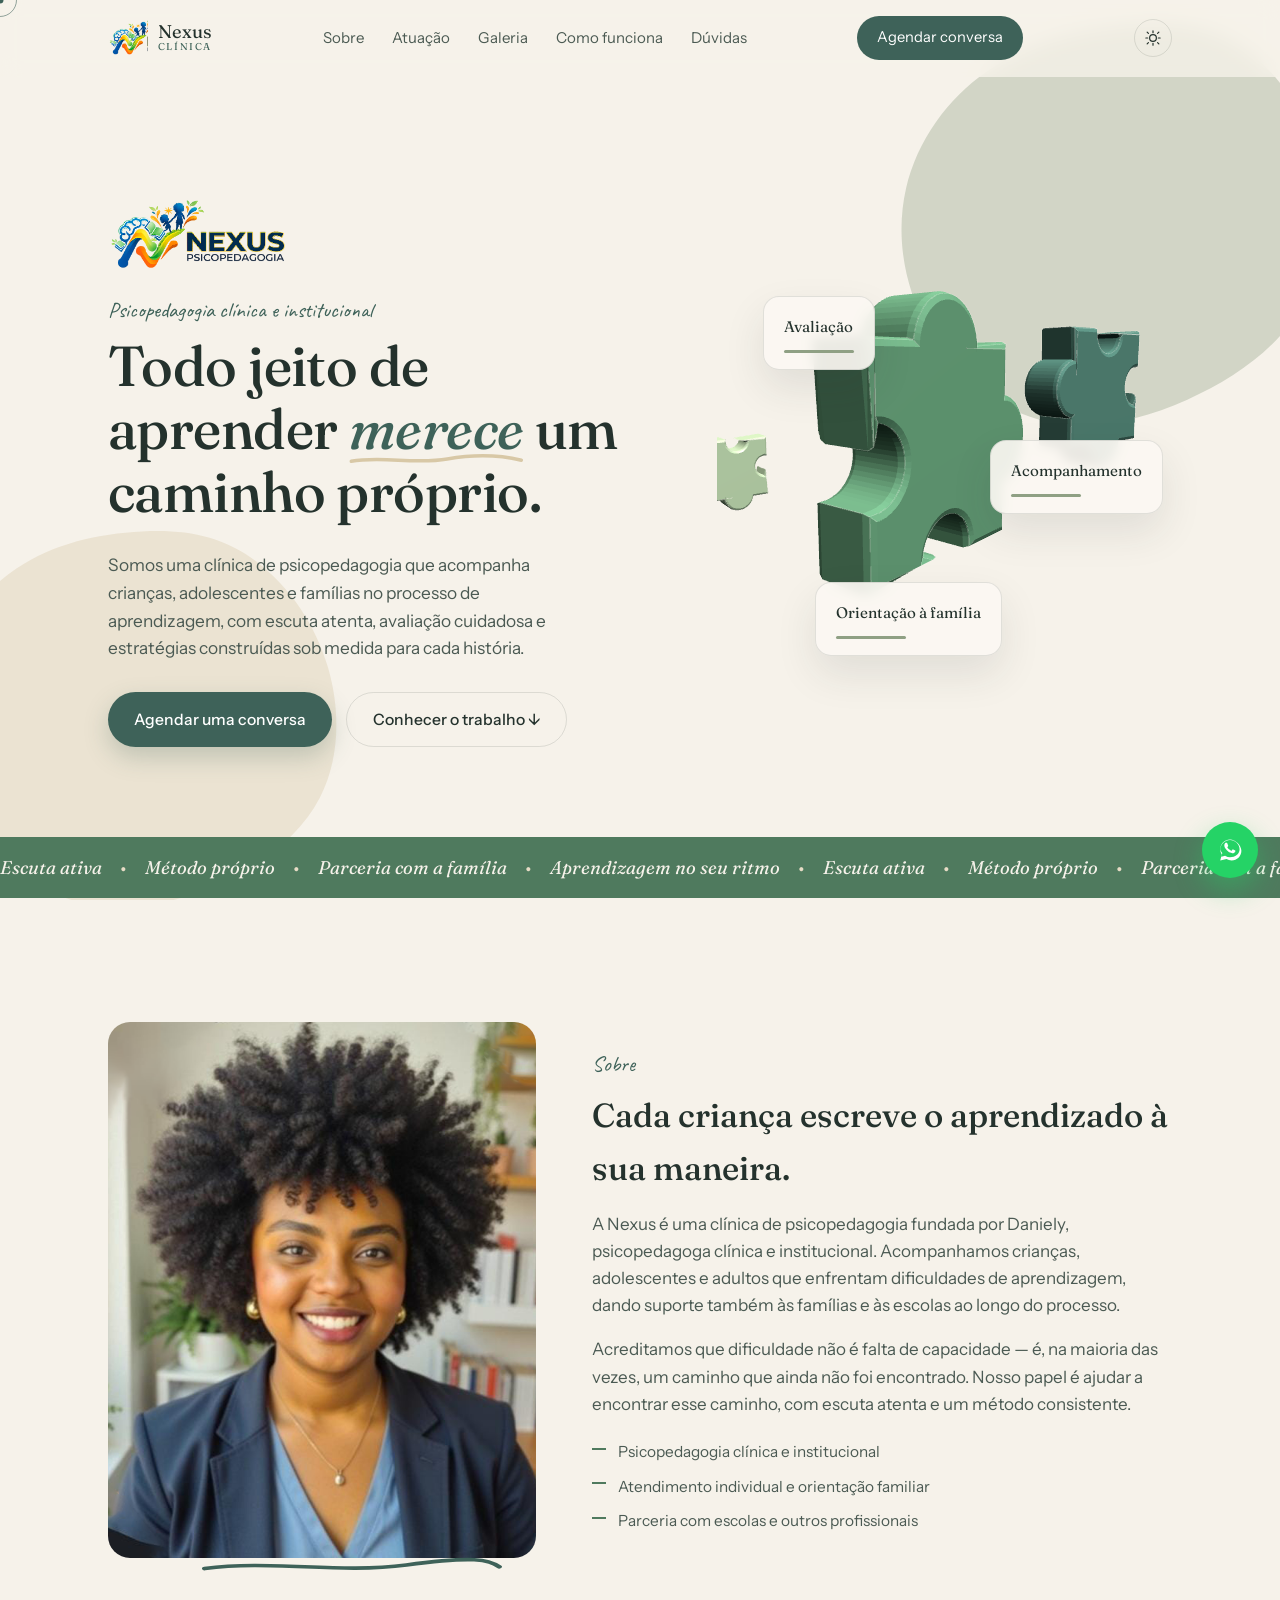
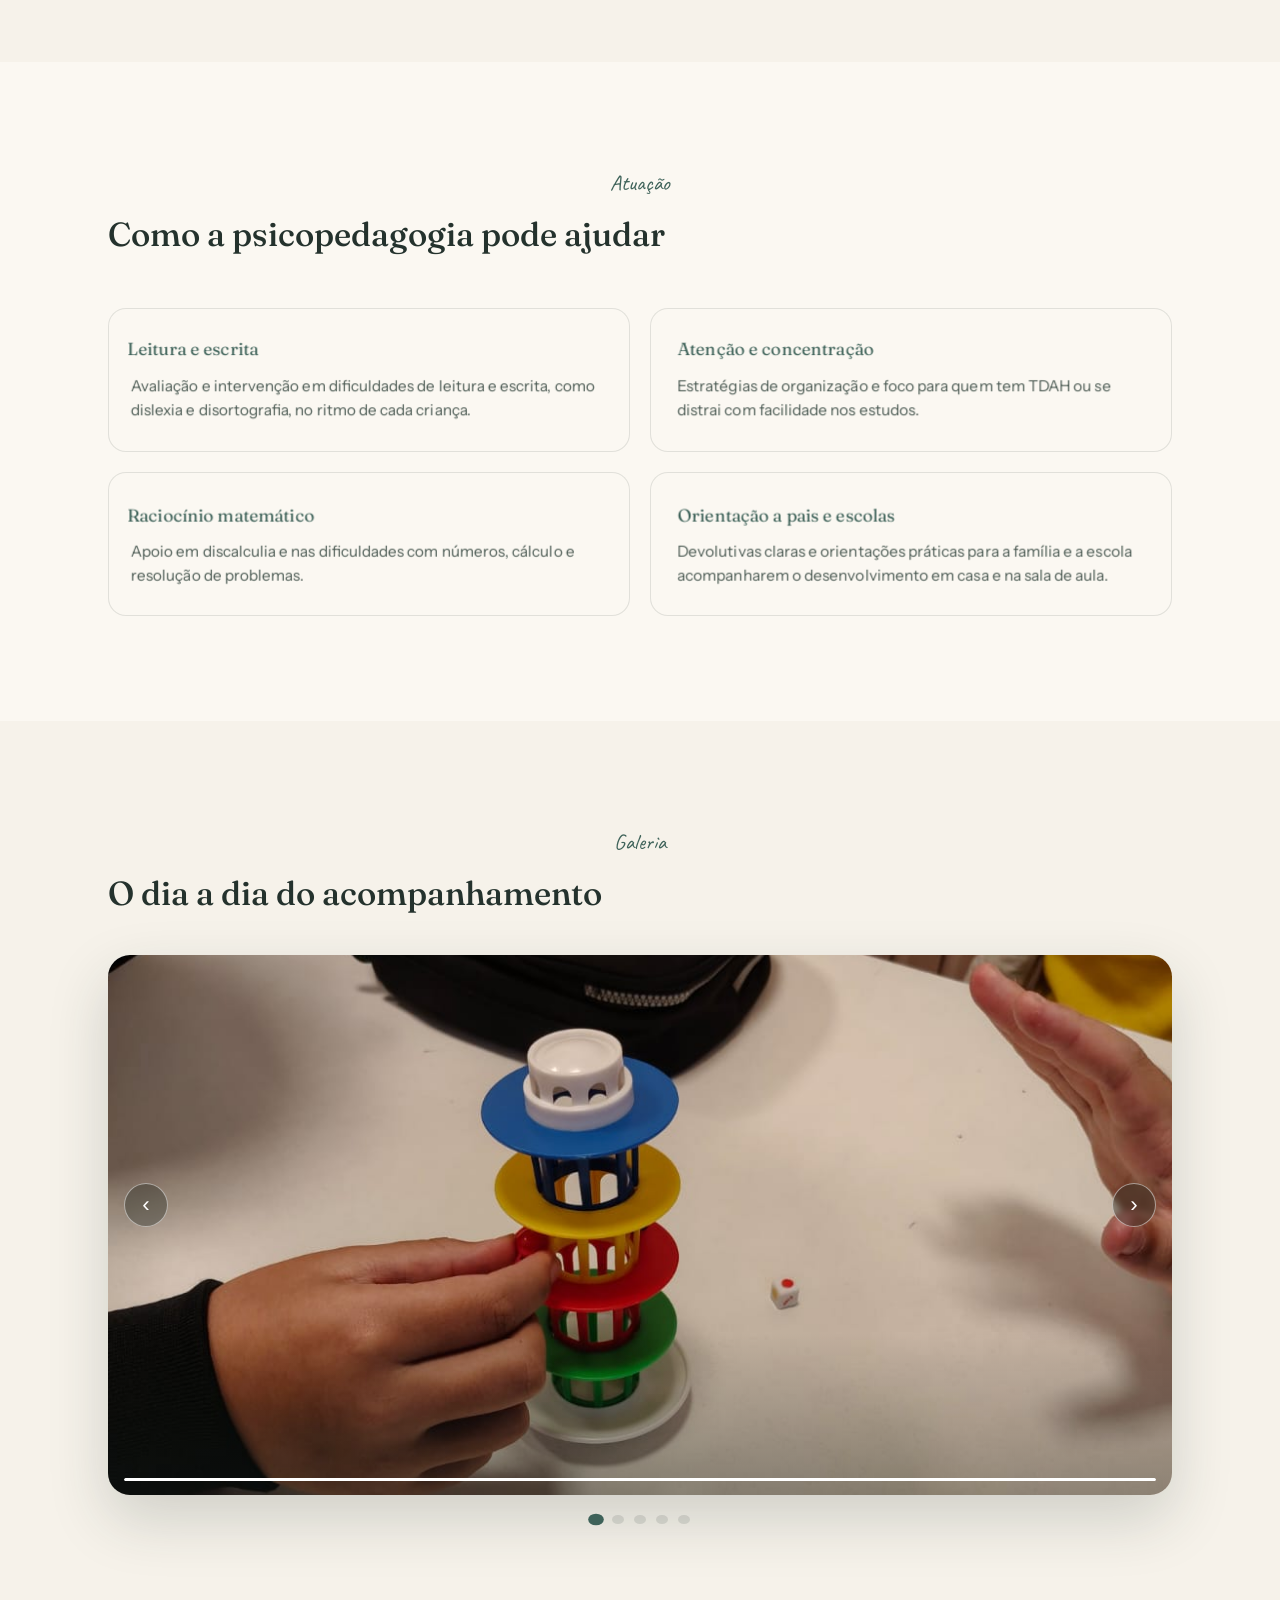
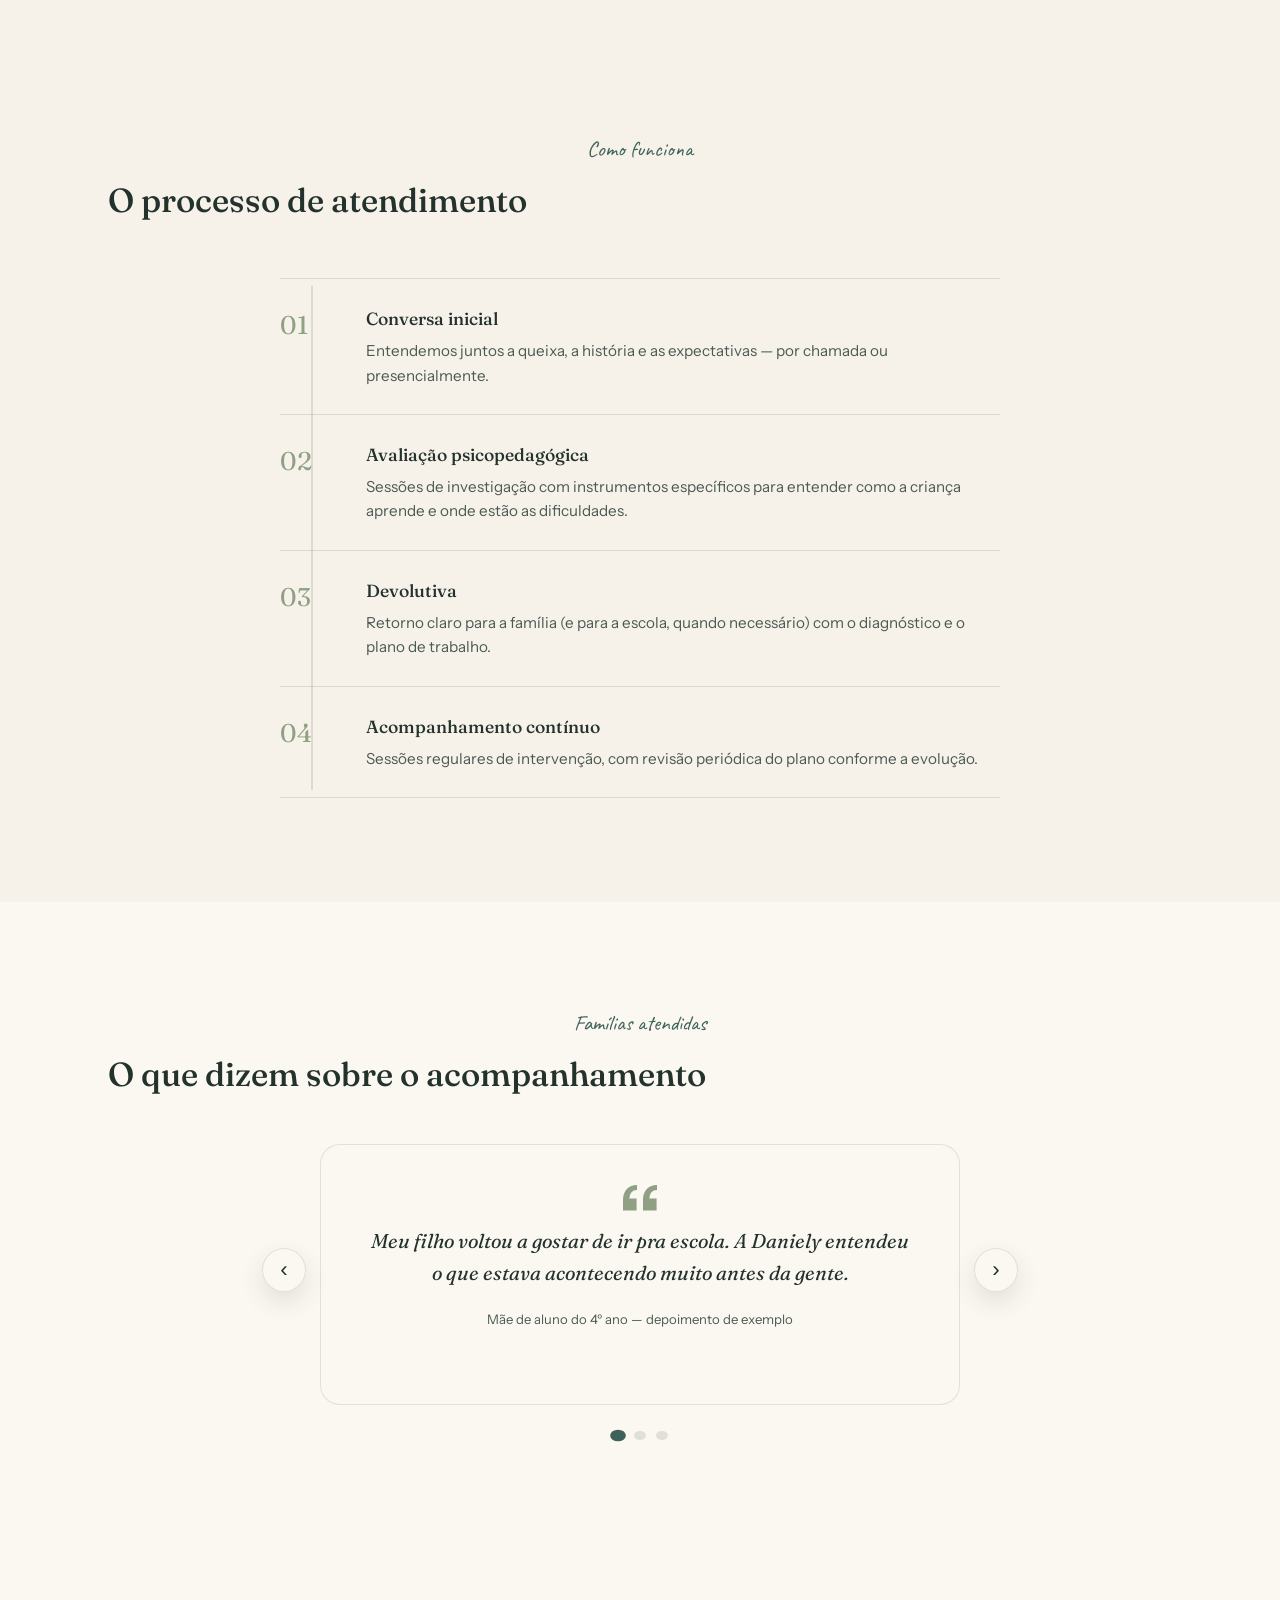
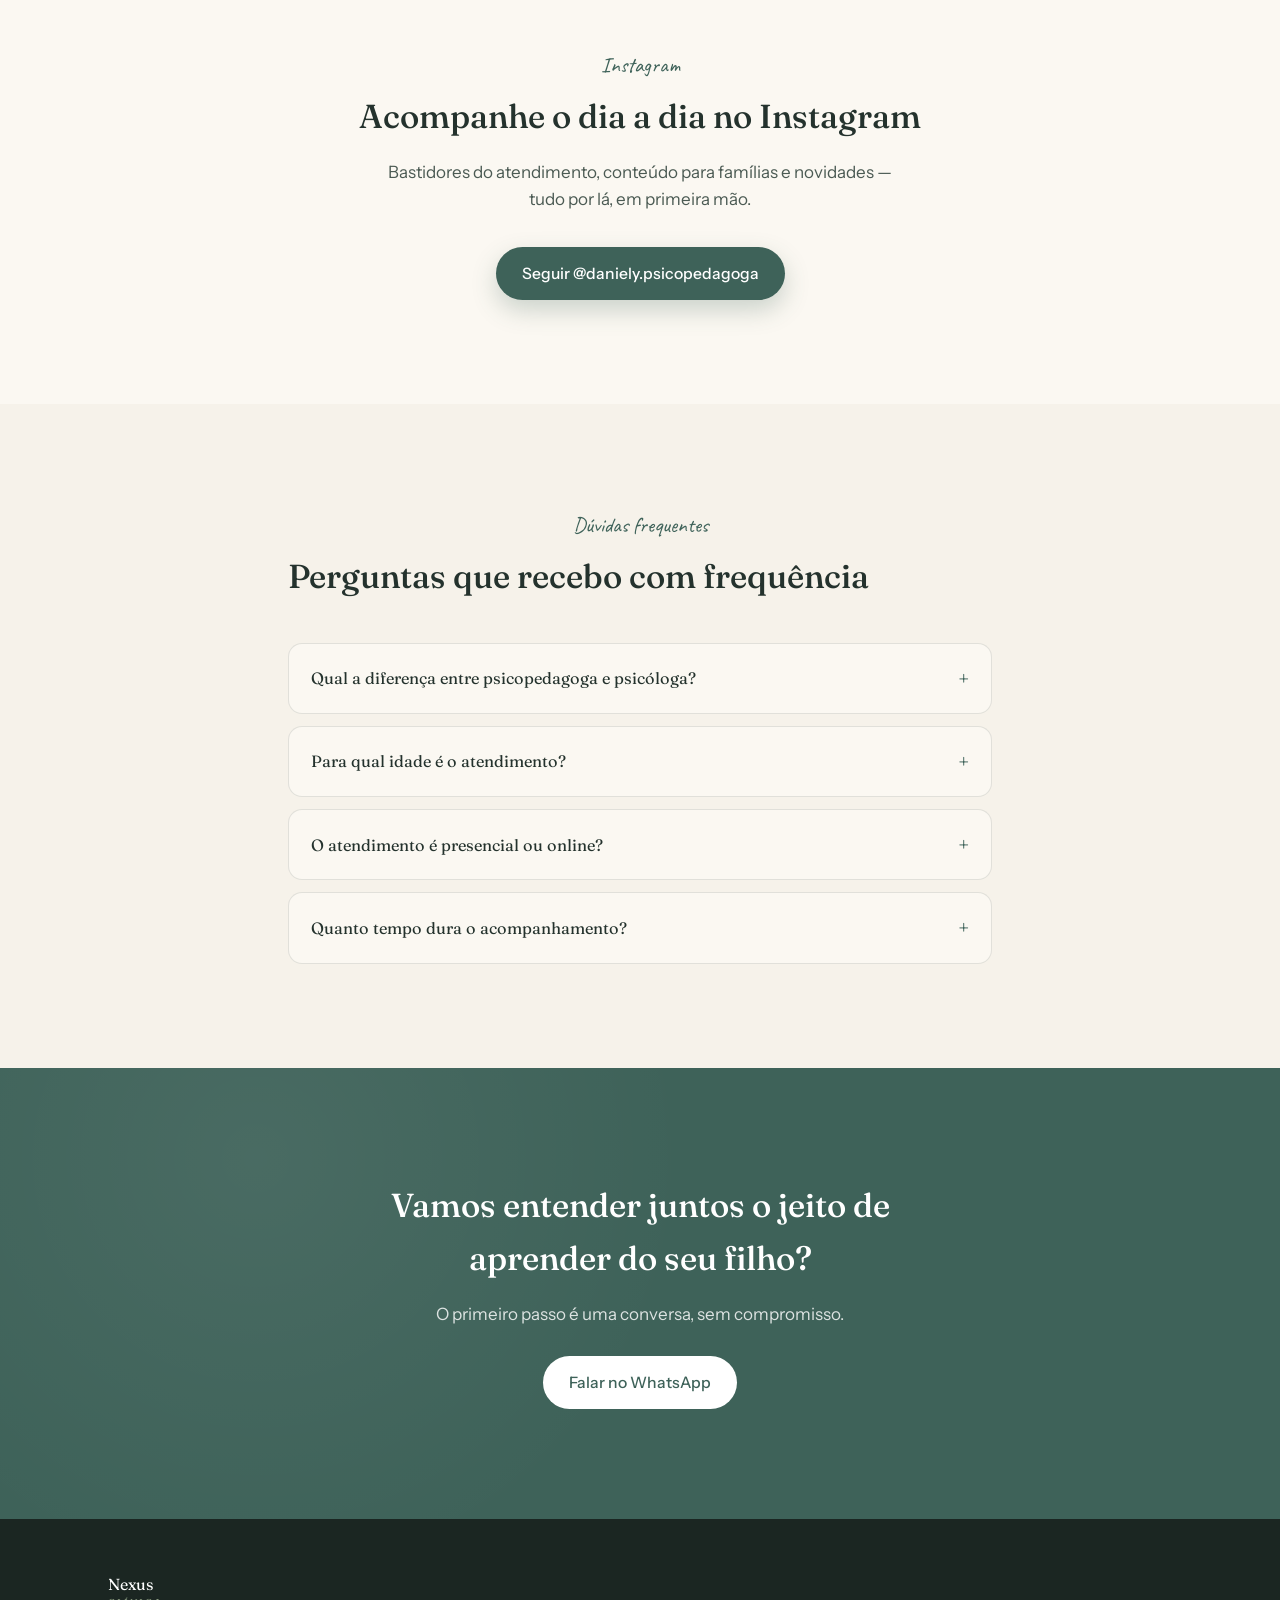
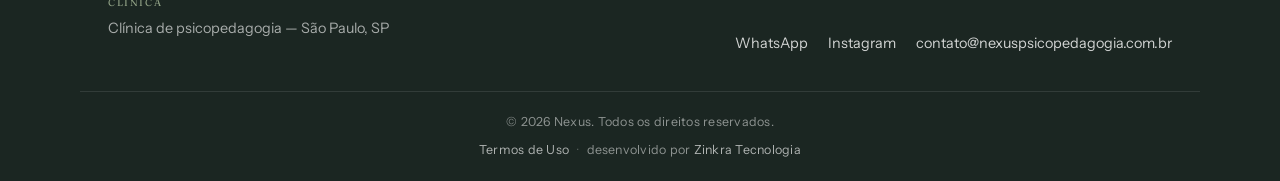
==== commit 287e21f2: "Remove foto da galeria (crianças com jogo de encaixe) Co-Authored-By: Claude Opus 5.5 <noreply@anthr" ====
--- a/index.html
+++ b/index.html
@@ -340,9 +340,6 @@
             <img src="assets/gallery-1.jpg" alt="Criança sentada durante atividade lúdica de acompanhamento" loading="lazy">
           </figure>
           <figure class="gallery-slide">
-            <img src="assets/gallery-2.jpg" alt="Crianças jogando um jogo de encaixe durante a sessão" loading="lazy">
-          </figure>
-          <figure class="gallery-slide">
             <img src="assets/gallery-3.jpg" alt="Crianças em atividade de coordenação motora com jogo de mesa" loading="lazy">
           </figure>
           <figure class="gallery-slide">
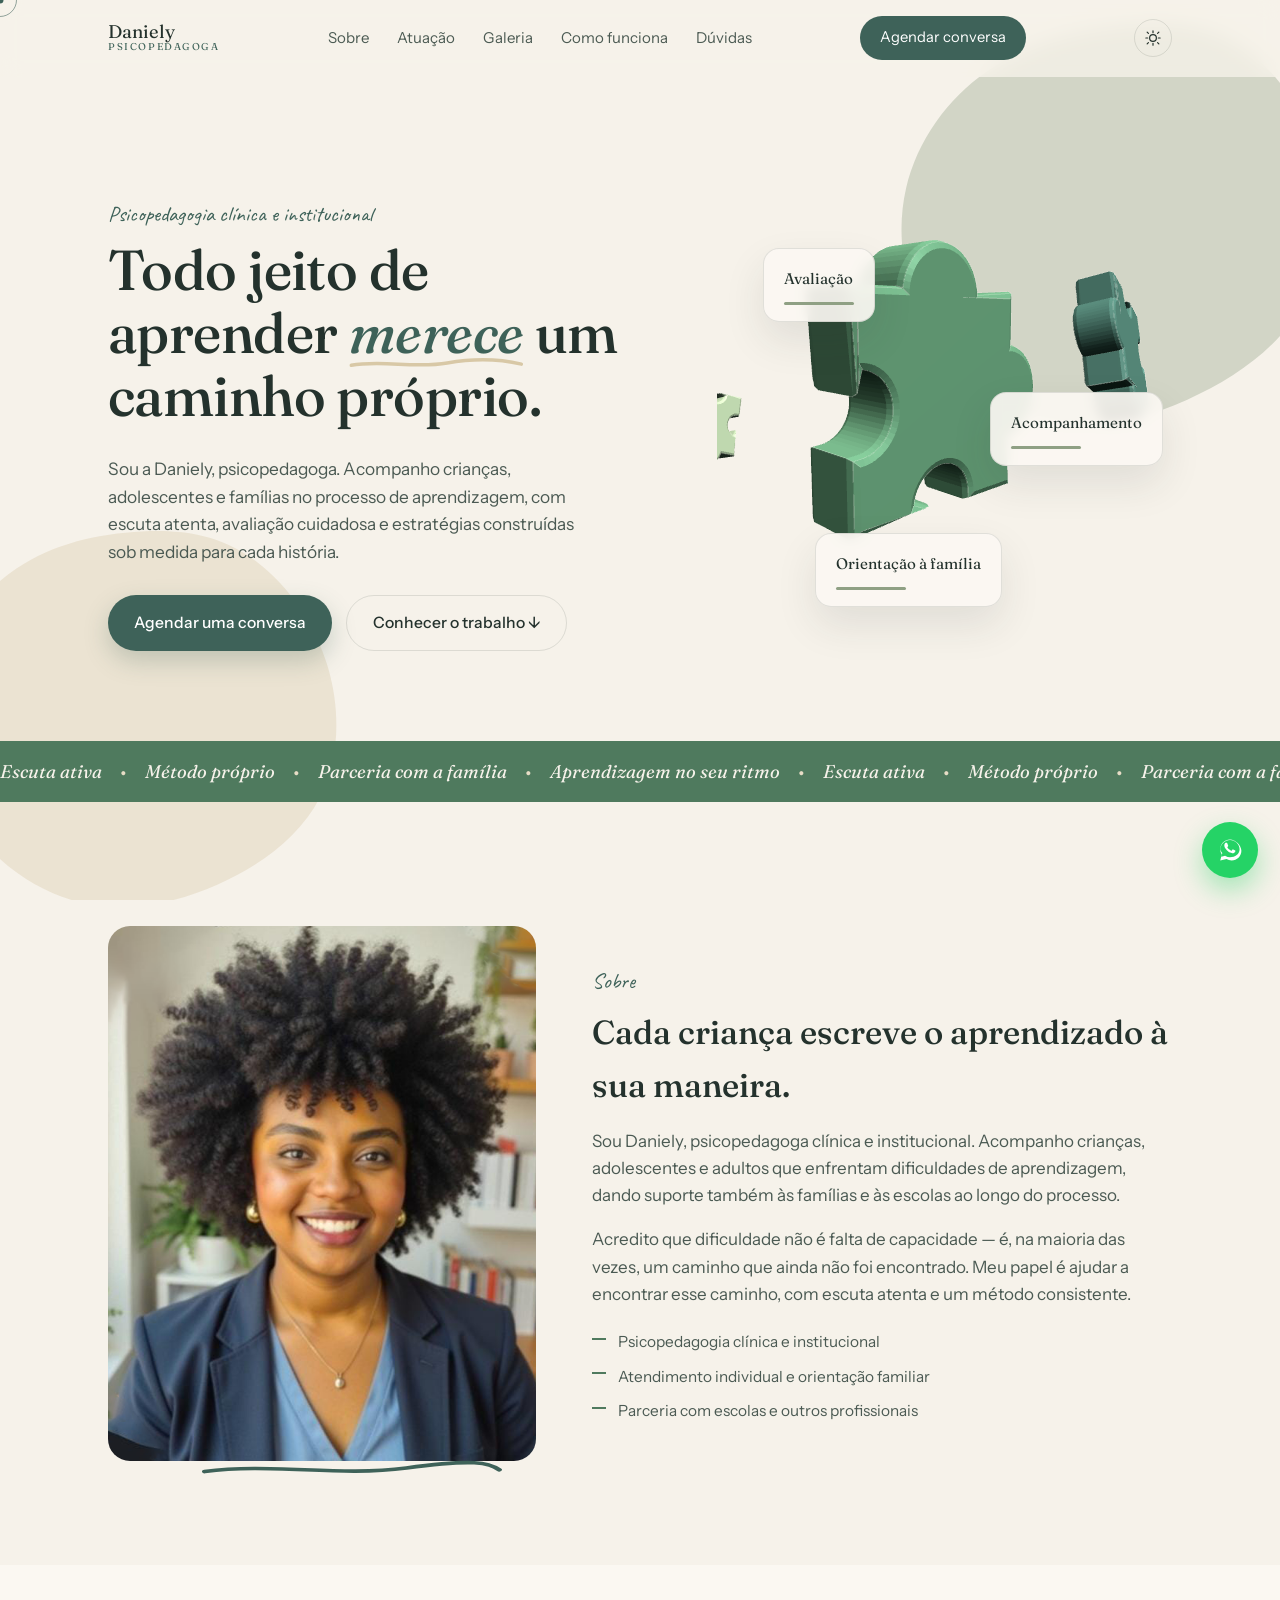
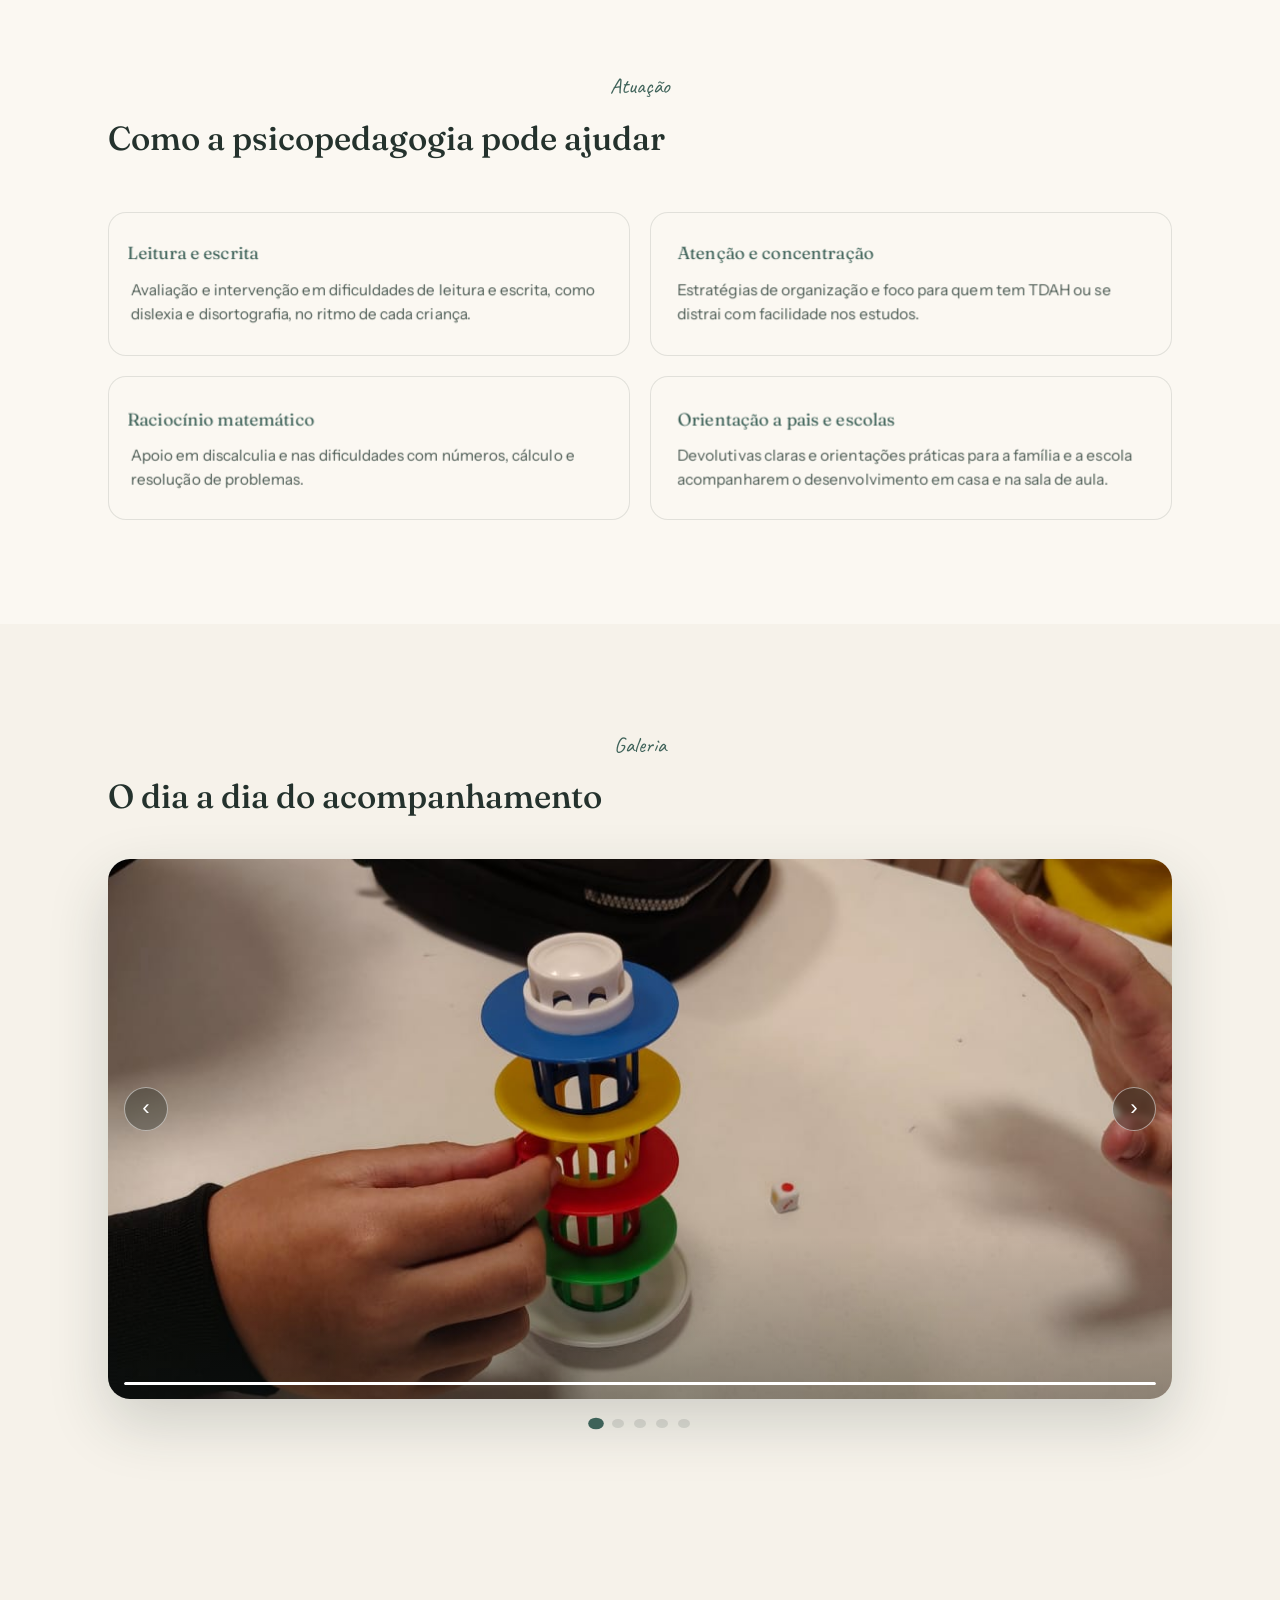
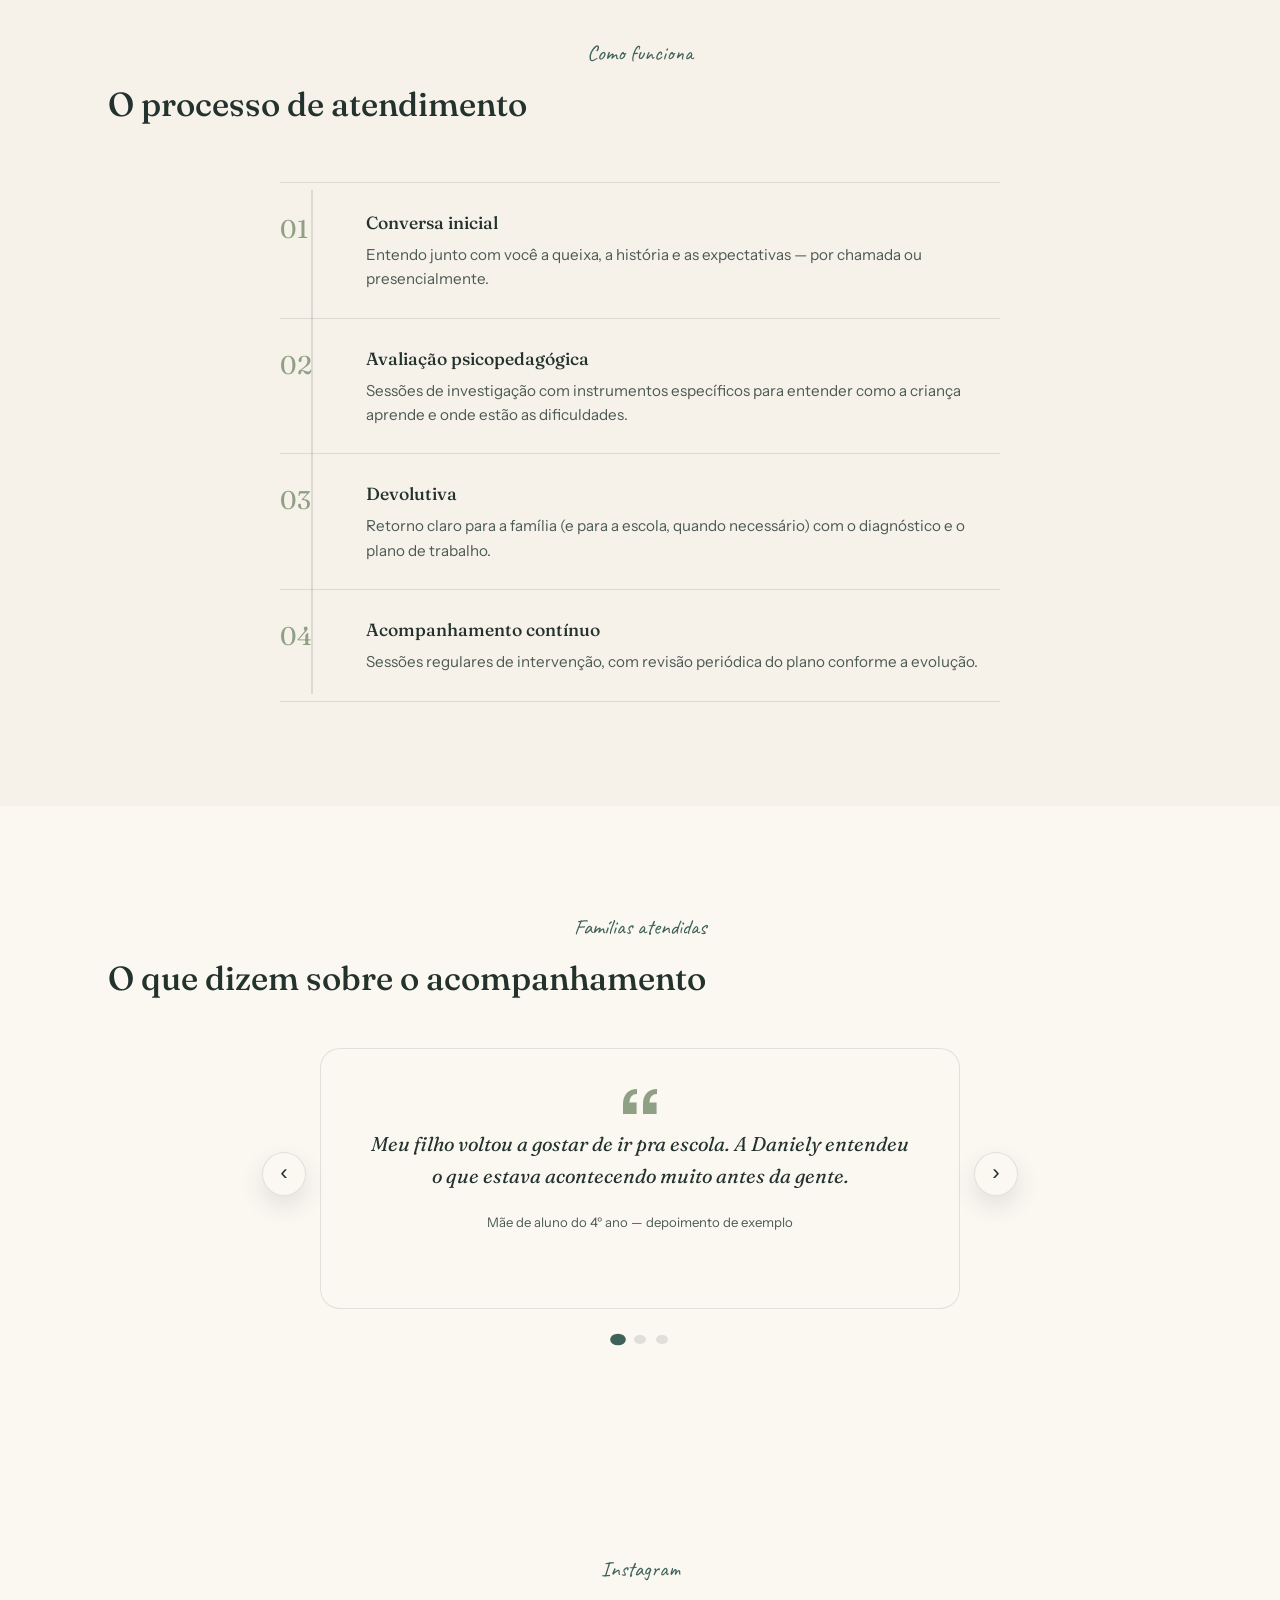
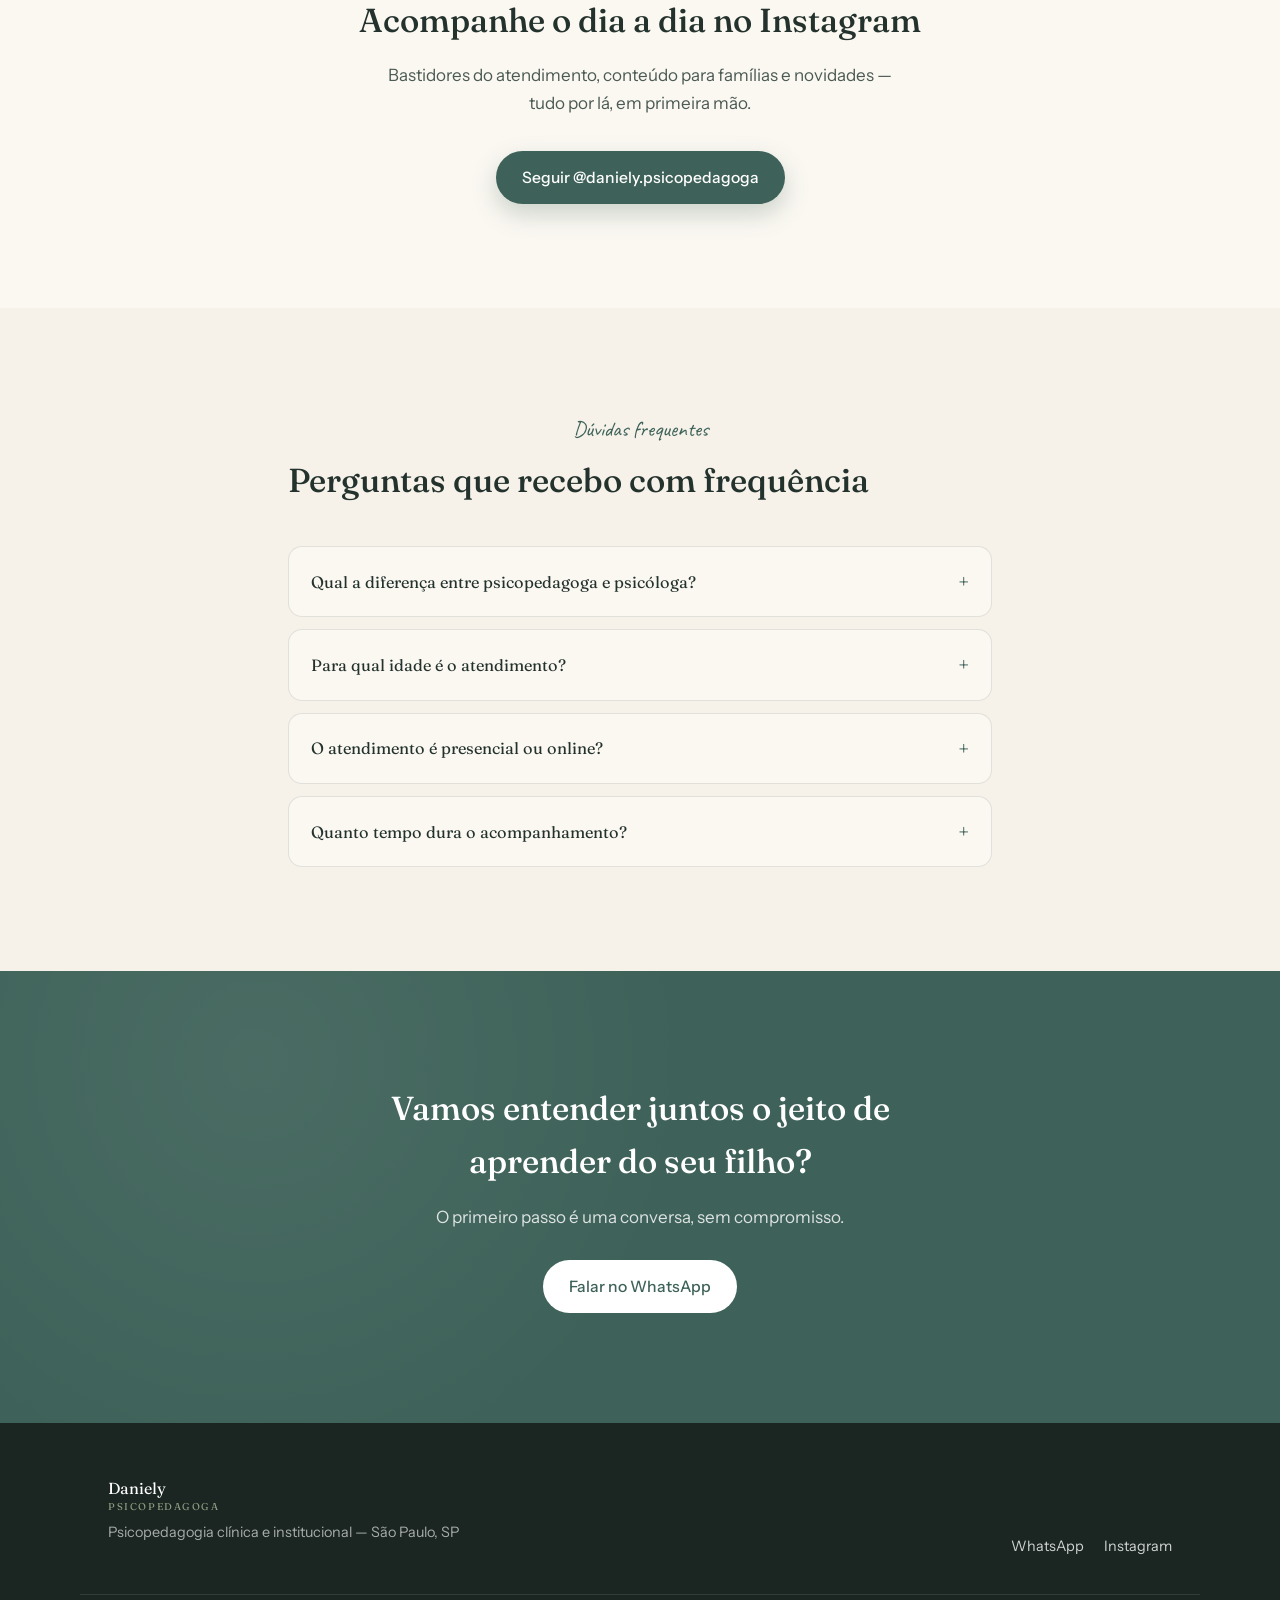
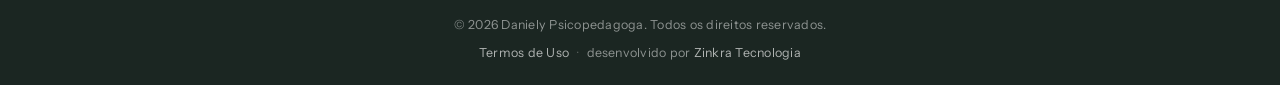
==== commit 5a812f57: "Site passa a ser Daniely Psicopedagoga, sem a marca Nexus Troca Nexus por Daniely Psicopedagoga em t" ====
--- a/index.html
+++ b/index.html
@@ -3,28 +3,28 @@
 <head>
 <meta charset="UTF-8">
 <meta name="viewport" content="width=device-width, initial-scale=1.0">
-<title>Nexus | Clínica de Psicopedagogia em São Paulo, SP</title>
-<meta name="description" content="Nexus, clínica de psicopedagogia em São Paulo. Avaliação e acompanhamento de dificuldades de aprendizagem: leitura, escrita, atenção, TDAH e matemática, com orientação à família e à escola.">
-<meta name="author" content="Nexus">
+<title>Daniely Psicopedagoga | Psicopedagogia em São Paulo, SP</title>
+<meta name="description" content="Daniely, psicopedagoga clínica e institucional em São Paulo. Avaliação e acompanhamento de dificuldades de aprendizagem: leitura, escrita, atenção, TDAH e matemática, com orientação à família e à escola.">
+<meta name="author" content="Daniely Psicopedagoga">
 <meta name="robots" content="index, follow">
 <link rel="canonical" href="https://www.clinicanexus.com.br/">
 <meta name="theme-color" content="#4F7A5E">
 
 <!-- Open Graph / Facebook, Instagram, WhatsApp -->
 <meta property="og:type" content="website">
-<meta property="og:site_name" content="Nexus">
+<meta property="og:site_name" content="Daniely Psicopedagoga">
 <meta property="og:locale" content="pt_BR">
 <meta property="og:url" content="https://www.clinicanexus.com.br/">
-<meta property="og:title" content="Nexus | Clínica de Psicopedagogia em São Paulo">
+<meta property="og:title" content="Daniely Psicopedagoga | Psicopedagogia em São Paulo">
 <meta property="og:description" content="Avaliação e acompanhamento psicopedagógico para crianças, adolescentes e adultos com dificuldades de aprendizagem.">
 <meta property="og:image" content="https://www.clinicanexus.com.br/assets/og-image.jpg">
 <meta property="og:image:width" content="1200">
 <meta property="og:image:height" content="630">
-<meta property="og:image:alt" content="Nexus — Clínica de Psicopedagogia">
+<meta property="og:image:alt" content="Daniely Psicopedagoga">
 
 <!-- Twitter Card -->
 <meta name="twitter:card" content="summary_large_image">
-<meta name="twitter:title" content="Nexus | Clínica de Psicopedagogia em São Paulo">
+<meta name="twitter:title" content="Daniely Psicopedagoga | Psicopedagogia em São Paulo">
 <meta name="twitter:description" content="Avaliação e acompanhamento psicopedagógico, com orientação à família e à escola.">
 <meta name="twitter:image" content="https://www.clinicanexus.com.br/assets/og-image.jpg">
 
@@ -45,13 +45,13 @@
 {
   "@context": "https://schema.org",
   "@type": "ProfessionalService",
-  "name": "Nexus",
-  "description": "Clínica de psicopedagogia: avaliação e acompanhamento de dificuldades de aprendizagem, com orientação à família e à escola.",
+  "name": "Daniely Psicopedagoga",
+  "description": "Psicopedagogia clínica e institucional: avaliação e acompanhamento de dificuldades de aprendizagem, com orientação à família e à escola.",
   "url": "https://www.clinicanexus.com.br/",
-  "email": "contato@nexuspsicopedagogia.com.br",
+  "telephone": "+55 11 96613-8769",
   "image": "https://www.clinicanexus.com.br/assets/og-image.jpg",
-  "logo": "https://www.clinicanexus.com.br/assets/nexus-logo.png",
-  "founder": { "@type": "Person", "name": "Daniely", "jobTitle": "Psicopedagoga e fundadora" },
+  "logo": "https://www.clinicanexus.com.br/assets/favicon-512.png",
+  "founder": { "@type": "Person", "name": "Daniely", "jobTitle": "Psicopedagoga clínica e institucional" },
   "areaServed": { "@type": "City", "name": "São Paulo" },
   "address": {
     "@type": "PostalAddress",
@@ -72,7 +72,7 @@
       "name": "Qual a diferença entre psicopedagoga e psicóloga?",
       "acceptedAnswer": {
         "@type": "Answer",
-        "text": "A psicopedagoga cuida de como a pessoa aprende: investiga dificuldades de leitura, escrita, atenção e matemática e cria estratégias para superá-las. Quando o caso pede outro olhar, como o emocional, indicamos o profissional adequado e trabalhamos em parceria."
+        "text": "A psicopedagoga cuida de como a pessoa aprende: investiga dificuldades de leitura, escrita, atenção e matemática e cria estratégias para superá-las. Quando o caso pede outro olhar, como o emocional, indico o profissional adequado e trabalho em parceria."
       }
     },
     {
@@ -80,7 +80,7 @@
       "name": "Para qual idade é o atendimento?",
       "acceptedAnswer": {
         "@type": "Answer",
-        "text": "Atendemos crianças desde a alfabetização, adolescentes do ensino fundamental e médio e também adultos com dificuldades de aprendizagem."
+        "text": "Atendo crianças desde a alfabetização, adolescentes do ensino fundamental e médio e também adultos com dificuldades de aprendizagem."
       }
     },
     {
@@ -96,7 +96,7 @@
       "name": "Quanto tempo dura o acompanhamento?",
       "acceptedAnswer": {
         "@type": "Answer",
-        "text": "Varia bastante conforme cada caso. Após a avaliação inicial, te damos um panorama realista de prazo e frequência."
+        "text": "Varia bastante conforme cada caso. Após a avaliação inicial, te dou um panorama realista de prazo e frequência."
       }
     }
   ]
@@ -108,7 +108,7 @@
 
 <!-- PRELOADER -->
 <div class="preloader" id="preloader">
-  <img class="preloader-mark" src="assets/nexus-icon.png" width="88" height="80" alt="">
+  <span class="preloader-mark preloader-word" aria-hidden="true">Daniely</span>
   <div class="preloader-bar"><span id="preloader-fill"></span></div>
 </div>
 
@@ -131,10 +131,7 @@
 <header class="nav" id="nav">
   <div class="nav-inner">
     <a class="brand" href="#topo">
-      <span class="brand-mark">
-        <img src="assets/nexus-icon.png" width="40" height="36" alt="Nexus — Clínica de Psicopedagogia">
-      </span>
-      <span class="brand-word">Nexus<em>clínica</em></span>
+      <span class="brand-word">Daniely<em>psicopedagoga</em></span>
     </a>
     <nav class="nav-links">
       <a href="#sobre">Sobre</a>
@@ -159,7 +156,6 @@
       <path pathLength="100" d="M50 30 A20 20 0 1 0 50 70 A20 20 0 1 0 50 30 Z M50 6 L50 16 M50 84 L50 94 M6 50 L16 50 M84 50 L94 50 M18 18 L26 26 M74 74 L82 82 M82 18 L74 26 M26 74 L18 82"/>
     </svg>
     <div class="hero-inner">
-      <img class="hero-logo reveal" src="assets/nexus-logo.png" width="280" height="116" alt="Nexus — Clínica de Psicopedagogia">
       <p class="eyebrow reveal">Psicopedagogia clínica e institucional</p>
       <h1 class="hero-title reveal">
         Todo jeito de aprender
@@ -171,10 +167,9 @@
         um caminho próprio.
       </h1>
       <p class="hero-sub reveal">
-        Somos uma clínica de psicopedagogia que acompanha crianças,
-        adolescentes e famílias no processo de aprendizagem, com escuta
-        atenta, avaliação cuidadosa e estratégias construídas sob medida
-        para cada história.
+        Sou a Daniely, psicopedagoga. Acompanho crianças, adolescentes e
+        famílias no processo de aprendizagem, com escuta atenta, avaliação
+        cuidadosa e estratégias construídas sob medida para cada história.
       </p>
       <div class="hero-actions reveal">
         <a class="btn btn-primary magnetic" href="https://wa.me/5511966138769" target="_blank" rel="noopener">Agendar uma conversa</a>
@@ -256,7 +251,7 @@
       <div class="split-media reveal" aria-hidden="true">
         <div class="portrait-frame">
           <div class="portrait-photo">
-            <img src="assets/daniely-foto-principal.png" alt="Daniely, fundadora da Nexus" loading="lazy">
+            <img src="assets/daniely-foto-principal.png" alt="Daniely, psicopedagoga" loading="lazy">
           </div>
           <svg class="frame-underline" viewBox="0 0 220 20" preserveAspectRatio="none">
             <path d="M2 14 C 50 4, 100 20, 150 10 S 210 4, 218 12" />
@@ -267,14 +262,14 @@
         <p class="eyebrow reveal">Sobre</p>
         <h2 class="reveal">Cada criança escreve o aprendizado à sua maneira.</h2>
         <p class="reveal">
-          A Nexus é uma clínica de psicopedagogia fundada por Daniely,
-          psicopedagoga clínica e institucional. Acompanhamos crianças,
-          adolescentes e adultos que enfrentam dificuldades de aprendizagem,
-          dando suporte também às famílias e às escolas ao longo do processo.
+          Sou Daniely, psicopedagoga clínica e institucional. Acompanho
+          crianças, adolescentes e adultos que enfrentam dificuldades de
+          aprendizagem, dando suporte também às famílias e às escolas ao
+          longo do processo.
         </p>
         <p class="reveal">
-          Acreditamos que dificuldade não é falta de capacidade — é, na
-          maioria das vezes, um caminho que ainda não foi encontrado. Nosso
+          Acredito que dificuldade não é falta de capacidade — é, na
+          maioria das vezes, um caminho que ainda não foi encontrado. Meu
           papel é ajudar a encontrar esse caminho, com escuta atenta e um
           método consistente.
         </p>
@@ -382,7 +377,7 @@
           <span class="step-num">01</span>
           <div>
             <h3>Conversa inicial</h3>
-            <p>Entendemos juntos a queixa, a história e as expectativas
+            <p>Entendo junto com você a queixa, a história e as expectativas
             — por chamada ou presencialmente.</p>
           </div>
         </li>
@@ -499,7 +494,7 @@
         </details>
         <details class="faq-item reveal">
           <summary>Para qual idade é o atendimento?</summary>
-          <p>Atendemos crianças desde a alfabetização, adolescentes do
+          <p>Atendo crianças desde a alfabetização, adolescentes do
           ensino fundamental e médio e também adultos com dificuldades de
           aprendizagem.</p>
         </details>
@@ -512,7 +507,7 @@
         <details class="faq-item reveal">
           <summary>Quanto tempo dura o acompanhamento?</summary>
           <p>Varia bastante conforme cada caso. Após a avaliação inicial,
-          te damos um panorama realista de prazo e frequência.</p>
+          te dou um panorama realista de prazo e frequência.</p>
         </details>
       </div>
     </div>
@@ -546,17 +541,16 @@
   </svg>
   <div class="section-inner footer-inner">
     <div>
-      <span class="brand-word small">Nexus<em>clínica</em></span>
-      <p>Clínica de psicopedagogia — São Paulo, SP</p>
+      <span class="brand-word small">Daniely<em>psicopedagoga</em></span>
+      <p>Psicopedagogia clínica e institucional — São Paulo, SP</p>
     </div>
     <div class="footer-contact">
       <a href="https://wa.me/5511966138769" target="_blank" rel="noopener">WhatsApp</a>
       <a href="https://www.instagram.com/daniely.psicopedagoga/" target="_blank" rel="noopener">Instagram</a>
-      <a href="mailto:contato@nexuspsicopedagogia.com.br">contato@nexuspsicopedagogia.com.br</a>
     </div>
   </div>
   <div class="footer-credit">
-    <p class="footer-copyright">© 2026 Nexus. Todos os direitos reservados.</p>
+    <p class="footer-copyright">© 2026 Daniely Psicopedagoga. Todos os direitos reservados.</p>
     <div class="footer-links">
       <a href="termos-de-uso.html">Termos de Uso</a>
       <span class="footer-dot" aria-hidden="true">·</span>
--- a/style.css
+++ b/style.css
@@ -1,5 +1,5 @@
 /* =========================================================
-   Nexus — Clínica Multidisciplinar — Design tokens
+   Daniely Psicopedagoga — Design tokens
    Color: cream #F6F2EA · ink #253530 · slate teal #3E6259
           eucalipto #4F7A5E · sage #8FA084 · sand #E7DCC6
    Type: Fraunces (display) + Instrument Sans (body) + Caveat (signature)
@@ -398,8 +398,9 @@
   transition:opacity .6s ease, visibility .6s ease;
 }
 .preloader.done{ opacity:0; visibility:hidden; pointer-events:none; }
+.preloader-word{ font-family:var(--display); font-style:italic; font-weight:500; font-size:2.6rem; color:var(--teal); line-height:1; }
 .preloader-mark{
-  width:88px; height:auto; opacity:0; transform:scale(.8);
+  width:auto; height:auto; opacity:0; transform:scale(.8);
   animation:preloader-pop .7s cubic-bezier(.2,.9,.3,1.3) forwards;
 }
 @keyframes preloader-pop{ to{ opacity:1; transform:scale(1); } }
